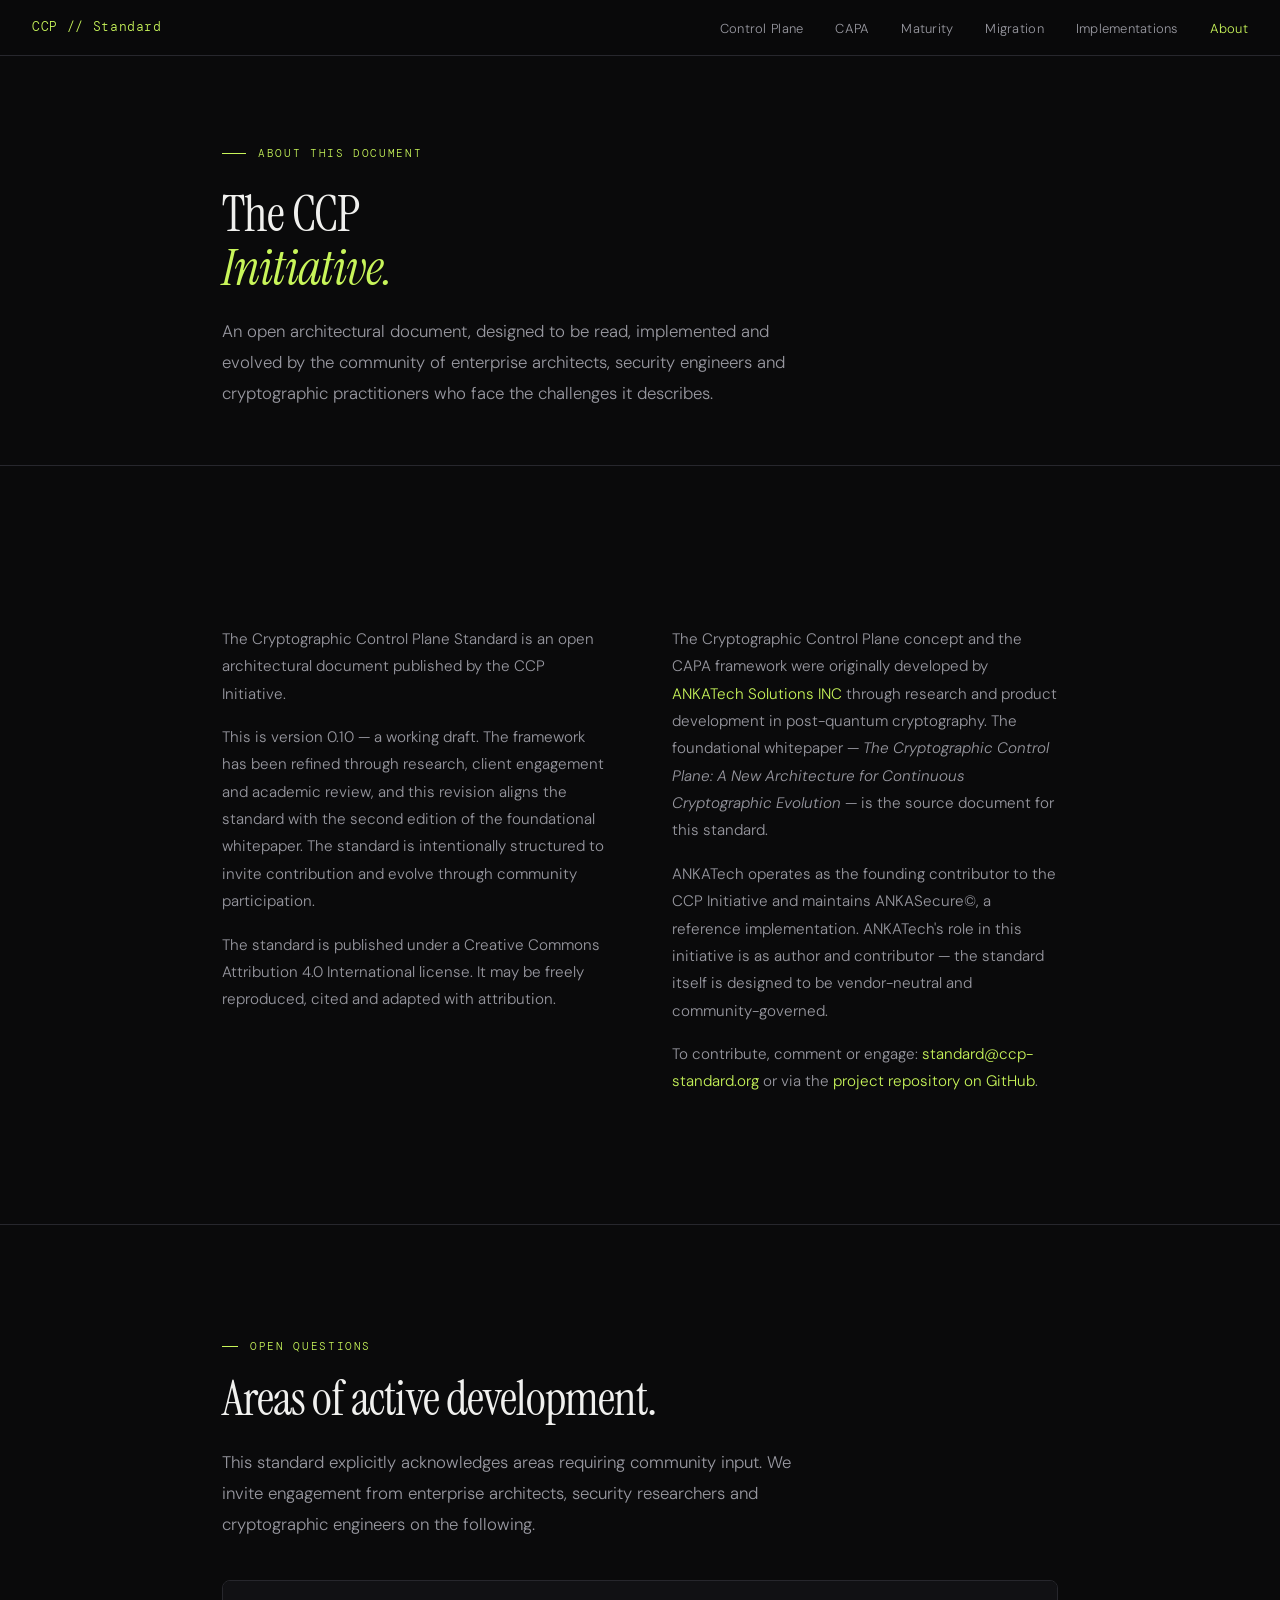
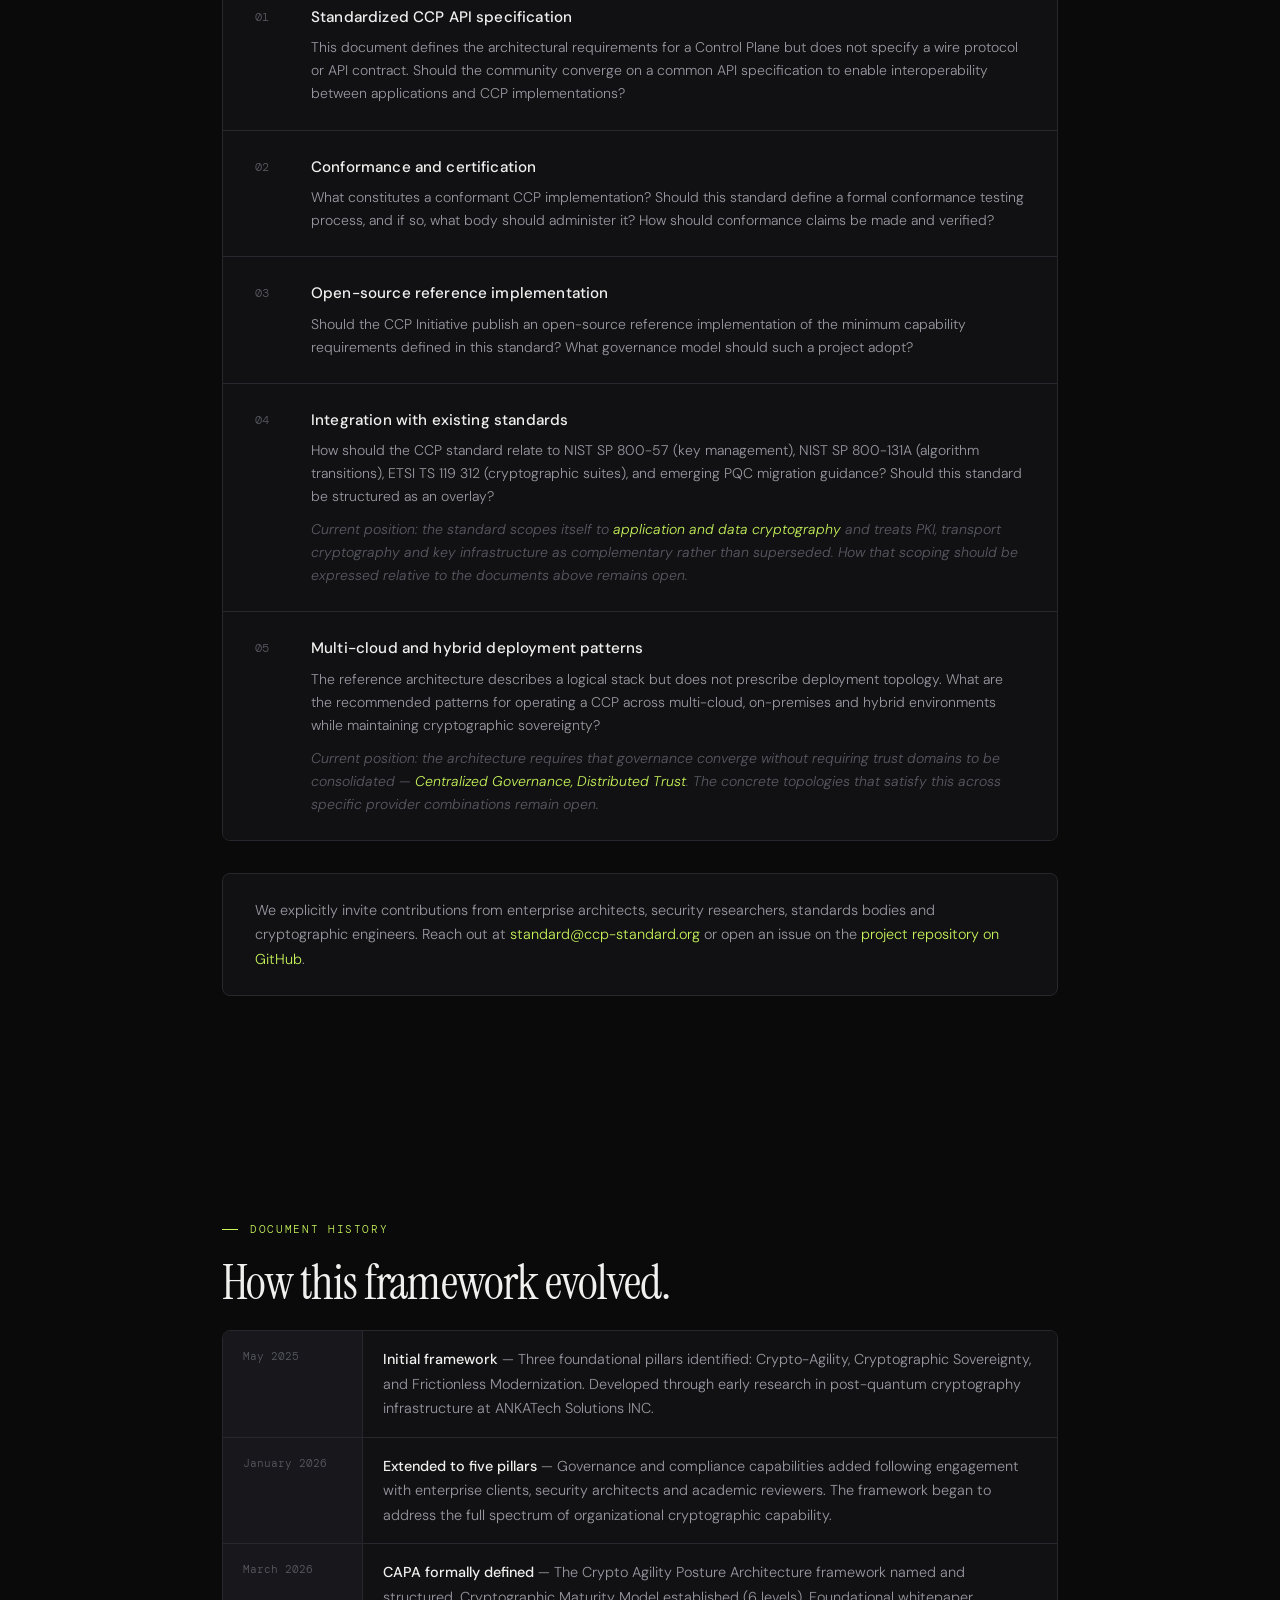
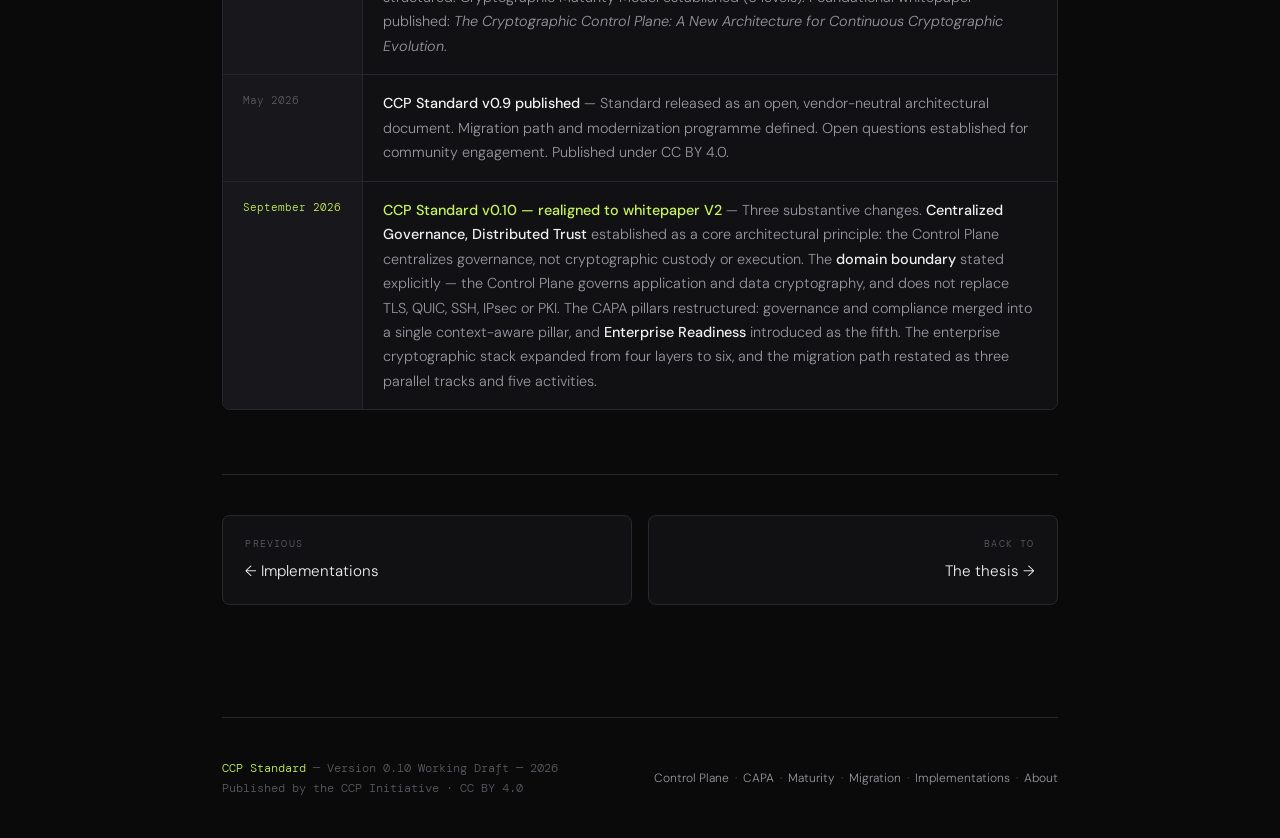
==== about/index.html @ 3263ce47 "feat: realign the standard to whitepaper V2 Restructures the standard around the V2 conceptual model" ====
<!DOCTYPE html>
<html lang="en">
<head>
<meta charset="UTF-8">
<meta name="viewport" content="width=device-width, initial-scale=1.0">
<title>About — The CCP Initiative</title>
<meta name="description" content="The CCP Initiative, governance, open questions and document history of the Cryptographic Control Plane Standard.">
<link rel="preconnect" href="https://fonts.googleapis.com">
<link rel="preconnect" href="https://fonts.gstatic.com" crossorigin>
<link href="https://fonts.googleapis.com/css2?family=DM+Mono:ital,wght@0,400;0,500;1,400&family=Instrument+Serif:ital@0;1&family=DM+Sans:ital,opsz,wght@0,9..40,300;0,9..40,400;0,9..40,500;1,9..40,300&display=swap" rel="stylesheet">
<link rel="stylesheet" href="/assets/ccp.css">
</head>
<body>

<!-- NAV -->
<nav>
  <a href="/" class="nav-logo">CCP // Standard</a>
  <ul class="nav-links">
    <li><a href="/control-plane/">Control Plane</a></li>
    <li><a href="/capa/">CAPA</a></li>
    <li><a href="/maturity/">Maturity</a></li>
    <li><a href="/migration/">Migration</a></li>
    <li><a href="/implementations/">Implementations</a></li>
    <li><a href="/about/" class="current">About</a></li>
  </ul>
</nav>

<section class="page-hero">
  <div class="container">
    <div class="page-kicker">About this document</div>
    <h1>The CCP<br><em>Initiative.</em></h1>
    <p class="section-lead">An open architectural document, designed to be read, implemented and evolved by the community of enterprise architects, security engineers and cryptographic practitioners who face the challenges it describes.</p>
  </div>
</section>

<section id="initiative">
  <div class="container">
    <div class="about-grid">
      <div>
        <p>The Cryptographic Control Plane Standard is an open architectural document published by the CCP Initiative.</p>
        <p>This is version 0.10 — a working draft. The framework has been refined through research, client engagement and academic review, and this revision aligns the standard with the second edition of the foundational whitepaper. The standard is intentionally structured to invite contribution and evolve through community participation.</p>
        <p>The standard is published under a Creative Commons Attribution 4.0 International license. It may be freely reproduced, cited and adapted with attribution.</p>
      </div>
      <div>
        <p>The Cryptographic Control Plane concept and the CAPA framework were originally developed by <a href="https://ankatech.co">ANKATech Solutions INC</a> through research and product development in post-quantum cryptography. The foundational whitepaper — <em>The Cryptographic Control Plane: A New Architecture for Continuous Cryptographic Evolution</em> — is the source document for this standard.</p>
        <p>ANKATech operates as the founding contributor to the CCP Initiative and maintains ANKASecure©, a reference implementation. ANKATech's role in this initiative is as author and contributor — the standard itself is designed to be vendor-neutral and community-governed.</p>
        <p>To contribute, comment or engage: <a href="mailto:standard@ccp-standard.org">standard@ccp-standard.org</a> or via the <a href="https://github.com/ccp-standard/standard" target="_blank" rel="noopener">project repository on GitHub</a>.</p>
      </div>
    </div>
  </div>
</section>

<!-- OPEN QUESTIONS -->
<section id="open-questions">
  <div class="container">
    <div class="section-eyebrow">Open questions</div>
    <h2>Areas of active development.</h2>
    <p class="section-lead">This standard explicitly acknowledges areas requiring community input. We invite engagement from enterprise architects, security researchers and cryptographic engineers on the following.</p>

    <div class="questions-list">
      <div class="question-item">
        <span class="question-num">01</span>
        <div>
          <h3>Standardized CCP API specification</h3>
          <p>This document defines the architectural requirements for a Control Plane but does not specify a wire protocol or API contract. Should the community converge on a common API specification to enable interoperability between applications and CCP implementations?</p>
        </div>
      </div>
      <div class="question-item">
        <span class="question-num">02</span>
        <div>
          <h3>Conformance and certification</h3>
          <p>What constitutes a conformant CCP implementation? Should this standard define a formal conformance testing process, and if so, what body should administer it? How should conformance claims be made and verified?</p>
        </div>
      </div>
      <div class="question-item">
        <span class="question-num">03</span>
        <div>
          <h3>Open-source reference implementation</h3>
          <p>Should the CCP Initiative publish an open-source reference implementation of the minimum capability requirements defined in this standard? What governance model should such a project adopt?</p>
        </div>
      </div>
      <div class="question-item">
        <span class="question-num">04</span>
        <div>
          <h3>Integration with existing standards</h3>
          <p>How should the CCP standard relate to NIST SP 800-57 (key management), NIST SP 800-131A (algorithm transitions), ETSI TS 119 312 (cryptographic suites), and emerging PQC migration guidance? Should this standard be structured as an overlay?</p>
          <p style="margin-top:0.6rem;"><em style="color:var(--text-tertiary);">Current position: the standard scopes itself to <a href="/control-plane/#boundary" style="color:var(--accent);text-decoration:none;">application and data cryptography</a> and treats PKI, transport cryptography and key infrastructure as complementary rather than superseded. How that scoping should be expressed relative to the documents above remains open.</em></p>
        </div>
      </div>
      <div class="question-item">
        <span class="question-num">05</span>
        <div>
          <h3>Multi-cloud and hybrid deployment patterns</h3>
          <p>The reference architecture describes a logical stack but does not prescribe deployment topology. What are the recommended patterns for operating a CCP across multi-cloud, on-premises and hybrid environments while maintaining cryptographic sovereignty?</p>
          <p style="margin-top:0.6rem;"><em style="color:var(--text-tertiary);">Current position: the architecture requires that governance converge without requiring trust domains to be consolidated — <a href="/control-plane/#distributed-trust" style="color:var(--accent);text-decoration:none;">Centralized Governance, Distributed Trust</a>. The concrete topologies that satisfy this across specific provider combinations remain open.</em></p>
        </div>
      </div>
    </div>

    <div style="margin-top:2rem; padding:1.5rem 2rem; border:1px solid var(--bg-border); border-radius:8px; background:var(--bg-surface);">
      <p style="font-size:0.9rem; color:var(--text-secondary);">We explicitly invite contributions from enterprise architects, security researchers, standards bodies and cryptographic engineers. Reach out at <a href="mailto:standard@ccp-standard.org" style="color:var(--accent);text-decoration:none;">standard@ccp-standard.org</a> or open an issue on the <a href="https://github.com/ccp-standard/standard" style="color:var(--accent);text-decoration:none;" target="_blank" rel="noopener">project repository on GitHub</a>.</p>
    </div>
  </div>
</section>

<!-- DOCUMENT HISTORY -->
<section id="history">
  <div class="container">
    <div class="section-eyebrow">Document history</div>
    <h2>How this framework evolved.</h2>

    <div style="border:1px solid var(--bg-border); border-radius:8px; overflow:hidden;">
      <div style="display:grid; grid-template-columns:140px 1fr; border-bottom:1px solid var(--bg-border);">
        <div style="padding:1rem 1.25rem; background:var(--bg-raised); border-right:1px solid var(--bg-border); font-family:var(--font-mono); font-size:11px; color:var(--text-tertiary);">May 2025</div>
        <div style="padding:1rem 1.25rem; background:var(--bg-surface);">
          <p style="font-size:0.9rem; color:var(--text-secondary); line-height:1.7;"><strong style="color:var(--text-primary); font-weight:500;">Initial framework</strong> — Three foundational pillars identified: Crypto-Agility, Cryptographic Sovereignty, and Frictionless Modernization. Developed through early research in post-quantum cryptography infrastructure at ANKATech Solutions INC.</p>
        </div>
      </div>
      <div style="display:grid; grid-template-columns:140px 1fr; border-bottom:1px solid var(--bg-border);">
        <div style="padding:1rem 1.25rem; background:var(--bg-raised); border-right:1px solid var(--bg-border); font-family:var(--font-mono); font-size:11px; color:var(--text-tertiary);">January 2026</div>
        <div style="padding:1rem 1.25rem; background:var(--bg-surface);">
          <p style="font-size:0.9rem; color:var(--text-secondary); line-height:1.7;"><strong style="color:var(--text-primary); font-weight:500;">Extended to five pillars</strong> — Governance and compliance capabilities added following engagement with enterprise clients, security architects and academic reviewers. The framework began to address the full spectrum of organizational cryptographic capability.</p>
        </div>
      </div>
      <div style="display:grid; grid-template-columns:140px 1fr; border-bottom:1px solid var(--bg-border);">
        <div style="padding:1rem 1.25rem; background:var(--bg-raised); border-right:1px solid var(--bg-border); font-family:var(--font-mono); font-size:11px; color:var(--text-tertiary);">March 2026</div>
        <div style="padding:1rem 1.25rem; background:var(--bg-surface);">
          <p style="font-size:0.9rem; color:var(--text-secondary); line-height:1.7;"><strong style="color:var(--text-primary); font-weight:500;">CAPA formally defined</strong> — The Crypto Agility Posture Architecture framework named and structured. Cryptographic Maturity Model established (6 levels). Foundational whitepaper published: <em>The Cryptographic Control Plane: A New Architecture for Continuous Cryptographic Evolution</em>.</p>
        </div>
      </div>
      <div style="display:grid; grid-template-columns:140px 1fr; border-bottom:1px solid var(--bg-border);">
        <div style="padding:1rem 1.25rem; background:var(--bg-raised); border-right:1px solid var(--bg-border); font-family:var(--font-mono); font-size:11px; color:var(--text-tertiary);">May 2026</div>
        <div style="padding:1rem 1.25rem; background:var(--bg-surface);">
          <p style="font-size:0.9rem; color:var(--text-secondary); line-height:1.7;"><strong style="color:var(--text-primary); font-weight:500;">CCP Standard v0.9 published</strong> — Standard released as an open, vendor-neutral architectural document. Migration path and modernization programme defined. Open questions established for community engagement. Published under CC BY 4.0.</p>
        </div>
      </div>
      <div style="display:grid; grid-template-columns:140px 1fr;">
        <div style="padding:1rem 1.25rem; background:var(--bg-raised); border-right:1px solid var(--bg-border); font-family:var(--font-mono); font-size:11px; color:var(--accent);">September 2026</div>
        <div style="padding:1rem 1.25rem; background:var(--bg-surface);">
          <p style="font-size:0.9rem; color:var(--text-secondary); line-height:1.7;"><strong style="color:var(--accent); font-weight:500;">CCP Standard v0.10 — realigned to whitepaper V2</strong> — Three substantive changes. <strong style="color:var(--text-primary);font-weight:500;">Centralized Governance, Distributed Trust</strong> established as a core architectural principle: the Control Plane centralizes governance, not cryptographic custody or execution. The <strong style="color:var(--text-primary);font-weight:500;">domain boundary</strong> stated explicitly — the Control Plane governs application and data cryptography, and does not replace TLS, QUIC, SSH, IPsec or PKI. The CAPA pillars restructured: governance and compliance merged into a single context-aware pillar, and <strong style="color:var(--text-primary);font-weight:500;">Enterprise Readiness</strong> introduced as the fifth. The enterprise cryptographic stack expanded from four layers to six, and the migration path restated as three parallel tracks and five activities.</p>
        </div>
      </div>
    </div>

    <div class="page-nav">
      <a href="/implementations/">
        <span class="dir">Previous</span>
        <span class="label">← Implementations</span>
      </a>
      <a href="/" class="next">
        <span class="dir">Back to</span>
        <span class="label">The thesis →</span>
      </a>
    </div>
  </div>
</section>

<!-- FOOTER -->
<div class="container">
  <footer>
    <div class="footer-left">
      <span>CCP Standard</span> — Version 0.10 Working Draft — 2026<br>
      Published by the CCP Initiative · CC BY 4.0
    </div>
    <div class="footer-right">
      <a href="/control-plane/">Control Plane</a> &nbsp;·&nbsp;
      <a href="/capa/">CAPA</a> &nbsp;·&nbsp;
      <a href="/maturity/">Maturity</a> &nbsp;·&nbsp;
      <a href="/migration/">Migration</a> &nbsp;·&nbsp;
      <a href="/implementations/">Implementations</a> &nbsp;·&nbsp;
      <a href="/about/">About</a>
    </div>
  </footer>
</div>

</body>
</html>
---- assets/ccp.css ----
:root {
    --bg: #0a0a0b;
    --bg-surface: #111114;
    --bg-raised: #18181c;
    --bg-border: #27272d;
    --bg-border-light: #1e1e24;
    --text-primary: #f0f0ee;
    --text-secondary: #9898a0;
    --text-tertiary: #5a5a63;
    --accent: #c8f55a;
    --accent-dim: #8ab33a;
    --accent-bg: rgba(200,245,90,0.07);
    --red: #ff5f5f;
    --blue: #4a9eff;
    --font-serif: 'Instrument Serif', Georgia, serif;
    --font-sans: 'DM Sans', system-ui, sans-serif;
    --font-mono: 'DM Mono', monospace;
  }

  *, *::before, *::after { box-sizing: border-box; margin: 0; padding: 0; }

  html { scroll-behavior: smooth; }

  body {
    background: var(--bg);
    color: var(--text-primary);
    font-family: var(--font-sans);
    font-size: 16px;
    line-height: 1.7;
    font-weight: 300;
    -webkit-font-smoothing: antialiased;
  }

  /* ── NAV ── */
  nav {
    position: fixed;
    top: 0; left: 0; right: 0;
    z-index: 100;
    background: rgba(10,10,11,0.92);
    backdrop-filter: blur(12px);
    border-bottom: 1px solid var(--bg-border);
    padding: 0 2rem;
    height: 56px;
    display: flex;
    align-items: center;
    justify-content: space-between;
  }

  .nav-logo {
    font-family: var(--font-mono);
    font-size: 13px;
    color: var(--accent);
    text-decoration: none;
    letter-spacing: 0.05em;
  }

  .nav-links {
    display: flex;
    gap: 2rem;
    list-style: none;
  }

  .nav-links a {
    font-size: 13px;
    color: var(--text-secondary);
    text-decoration: none;
    letter-spacing: 0.02em;
    transition: color 0.2s;
  }

  .nav-links a:hover { color: var(--text-primary); }

  .nav-cta {
    font-family: var(--font-mono);
    font-size: 12px;
    color: var(--accent) !important;
    border: 1px solid var(--accent-dim);
    padding: 6px 16px;
    border-radius: 4px;
    transition: background 0.2s !important;
  }

  .nav-cta:hover { background: var(--accent-bg) !important; }

  /* ── LAYOUT ── */
  .container {
    max-width: 900px;
    margin: 0 auto;
    padding: 0 2rem;
  }

  .container-wide {
    max-width: 1100px;
    margin: 0 auto;
    padding: 0 2rem;
  }

  section { padding: 7rem 0; }

  /* ── HERO ── */
  #hero {
    padding: 10rem 0 7rem;
    position: relative;
    overflow: hidden;
  }

  .hero-grid {
    position: absolute;
    inset: 0;
    background-image:
      linear-gradient(var(--bg-border-light) 1px, transparent 1px),
      linear-gradient(90deg, var(--bg-border-light) 1px, transparent 1px);
    background-size: 60px 60px;
    opacity: 0.4;
    mask-image: radial-gradient(ellipse 80% 60% at 50% 0%, black 20%, transparent 100%);
  }

  .hero-tag {
    font-family: var(--font-mono);
    font-size: 11px;
    letter-spacing: 0.15em;
    color: var(--accent);
    text-transform: uppercase;
    margin-bottom: 2rem;
    display: flex;
    align-items: center;
    gap: 0.75rem;
  }

  .hero-tag::before {
    content: '';
    display: inline-block;
    width: 24px;
    height: 1px;
    background: var(--accent);
  }

  h1 {
    font-family: var(--font-serif);
    font-size: clamp(2.8rem, 6vw, 5rem);
    font-weight: 400;
    line-height: 1.1;
    letter-spacing: -0.02em;
    color: var(--text-primary);
    margin-bottom: 1.5rem;
  }

  h1 em {
    font-style: italic;
    color: var(--accent);
  }

  .hero-sub {
    font-size: 1.1rem;
    color: var(--text-secondary);
    max-width: 580px;
    margin-bottom: 3rem;
    line-height: 1.8;
    font-weight: 300;
  }

  .hero-actions {
    display: flex;
    gap: 1rem;
    flex-wrap: wrap;
  }

  .btn-primary {
    display: inline-flex;
    align-items: center;
    gap: 8px;
    font-family: var(--font-mono);
    font-size: 13px;
    color: #0a0a0b;
    background: var(--accent);
    padding: 12px 24px;
    border-radius: 4px;
    text-decoration: none;
    letter-spacing: 0.03em;
    transition: opacity 0.2s;
  }

  .btn-primary:hover { opacity: 0.88; }

  .btn-secondary {
    display: inline-flex;
    align-items: center;
    gap: 8px;
    font-family: var(--font-mono);
    font-size: 13px;
    color: var(--text-secondary);
    border: 1px solid var(--bg-border);
    padding: 12px 24px;
    border-radius: 4px;
    text-decoration: none;
    letter-spacing: 0.03em;
    transition: all 0.2s;
  }

  .btn-secondary:hover {
    color: var(--text-primary);
    border-color: var(--text-tertiary);
  }

  .hero-meta {
    margin-top: 4rem;
    padding-top: 2rem;
    border-top: 1px solid var(--bg-border);
    display: flex;
    gap: 3rem;
    flex-wrap: wrap;
  }

  .hero-stat {
    display: flex;
    flex-direction: column;
    gap: 4px;
  }

  .hero-stat-num {
    font-family: var(--font-serif);
    font-size: 1.8rem;
    color: var(--text-primary);
    line-height: 1;
  }

  .hero-stat-label {
    font-size: 12px;
    color: var(--text-tertiary);
    letter-spacing: 0.05em;
    text-transform: uppercase;
    font-family: var(--font-mono);
  }

  /* ── SECTION HEADERS ── */
  .section-eyebrow {
    font-family: var(--font-mono);
    font-size: 11px;
    letter-spacing: 0.15em;
    color: var(--accent);
    text-transform: uppercase;
    margin-bottom: 1rem;
    display: flex;
    align-items: center;
    gap: 0.75rem;
  }

  .section-eyebrow::before {
    content: '';
    display: inline-block;
    width: 16px;
    height: 1px;
    background: var(--accent);
  }

  h2 {
    font-family: var(--font-serif);
    font-size: clamp(2rem, 4vw, 3rem);
    font-weight: 400;
    line-height: 1.15;
    letter-spacing: -0.02em;
    margin-bottom: 1.25rem;
  }

  h3 {
    font-family: var(--font-sans);
    font-size: 1rem;
    font-weight: 500;
    color: var(--text-primary);
    letter-spacing: 0.01em;
    margin-bottom: 0.5rem;
  }

  .section-lead {
    font-size: 1.05rem;
    color: var(--text-secondary);
    max-width: 600px;
    line-height: 1.85;
  }

  /* ── PROBLEM SECTION ── */
  #problem { border-top: 1px solid var(--bg-border); }

  .problem-quote {
    margin: 3rem 0;
    padding: 2rem 2.5rem;
    border-left: 2px solid var(--accent);
    background: var(--accent-bg);
    border-radius: 0 8px 8px 0;
  }

  .problem-quote p {
    font-family: var(--font-serif);
    font-size: 1.4rem;
    font-style: italic;
    line-height: 1.5;
    color: var(--text-primary);
  }

  .analogy-grid {
    display: grid;
    grid-template-columns: repeat(auto-fit, minmax(200px, 1fr));
    gap: 1px;
    background: var(--bg-border);
    border: 1px solid var(--bg-border);
    border-radius: 8px;
    overflow: hidden;
    margin-top: 3rem;
  }

  .analogy-item {
    background: var(--bg-surface);
    padding: 1.75rem;
    position: relative;
  }

  .analogy-era {
    font-family: var(--font-mono);
    font-size: 10px;
    color: var(--text-tertiary);
    letter-spacing: 0.1em;
    text-transform: uppercase;
    margin-bottom: 0.5rem;
  }

  .analogy-item h3 { font-size: 0.9rem; margin-bottom: 0.35rem; }

  .analogy-before {
    font-size: 12px;
    color: var(--text-tertiary);
    text-decoration: line-through;
    margin-bottom: 4px;
  }

  .analogy-after {
    font-size: 12px;
    color: var(--accent-dim);
  }

  .analogy-item.highlight {
    background: var(--bg-raised);
  }

  .analogy-item.highlight::before {
    content: 'now';
    position: absolute;
    top: 1rem;
    right: 1rem;
    font-family: var(--font-mono);
    font-size: 10px;
    color: var(--accent);
    letter-spacing: 0.1em;
    text-transform: uppercase;
    border: 1px solid var(--accent-dim);
    padding: 2px 8px;
    border-radius: 3px;
  }

  /* ── DEFINITION ── */
  #definition { border-top: 1px solid var(--bg-border); }

  .definition-box {
    margin: 3rem 0;
    padding: 3rem;
    border: 1px solid var(--bg-border);
    border-radius: 8px;
    background: var(--bg-surface);
    position: relative;
  }

  .definition-box::before {
    content: 'Definition';
    position: absolute;
    top: -1px;
    left: 2rem;
    font-family: var(--font-mono);
    font-size: 10px;
    letter-spacing: 0.1em;
    text-transform: uppercase;
    color: var(--accent);
    background: var(--bg-surface);
    padding: 0 0.75rem;
    transform: translateY(-50%);
    border: 1px solid var(--bg-border);
    border-radius: 3px;
  }

  .definition-box p {
    font-family: var(--font-serif);
    font-size: 1.25rem;
    line-height: 1.65;
    color: var(--text-primary);
  }

  .split-row {
    display: grid;
    grid-template-columns: 1fr 1fr;
    gap: 1px;
    background: var(--bg-border);
    border: 1px solid var(--bg-border);
    border-radius: 8px;
    overflow: hidden;
    margin-top: 2rem;
  }

  .split-cell {
    background: var(--bg-surface);
    padding: 2rem;
  }

  .split-cell-label {
    font-family: var(--font-mono);
    font-size: 10px;
    letter-spacing: 0.12em;
    text-transform: uppercase;
    color: var(--text-tertiary);
    margin-bottom: 0.75rem;
  }

  .split-cell p {
    font-size: 0.95rem;
    color: var(--text-secondary);
    line-height: 1.7;
  }

  .split-cell strong {
    color: var(--text-primary);
    font-weight: 500;
  }

  /* ── CAPA PILLARS ── */
  #capa { border-top: 1px solid var(--bg-border); }

  .pillars-grid {
    display: grid;
    grid-template-columns: repeat(auto-fit, minmax(260px, 1fr));
    gap: 1px;
    background: var(--bg-border);
    border: 1px solid var(--bg-border);
    border-radius: 8px;
    overflow: hidden;
    margin-top: 3rem;
  }

  .pillar {
    background: var(--bg-surface);
    padding: 2rem;
    transition: background 0.2s;
  }

  .pillar:hover { background: var(--bg-raised); }

  .pillar-num {
    font-family: var(--font-mono);
    font-size: 11px;
    color: var(--accent);
    margin-bottom: 1rem;
    display: block;
  }

  .pillar h3 {
    font-size: 1rem;
    margin-bottom: 0.75rem;
    font-weight: 500;
  }

  .pillar p {
    font-size: 0.9rem;
    color: var(--text-secondary);
    line-height: 1.7;
  }

  /* ── MATURITY MODEL ── */
  #maturity { border-top: 1px solid var(--bg-border); }

  .maturity-track {
    margin-top: 3rem;
    position: relative;
  }

  .maturity-line {
    position: absolute;
    left: 32px;
    top: 0;
    bottom: 0;
    width: 1px;
    background: var(--bg-border);
  }

  .maturity-item {
    display: grid;
    grid-template-columns: 64px 1fr;
    gap: 1.5rem;
    margin-bottom: 1px;
    background: var(--bg-surface);
    border: 1px solid var(--bg-border);
    border-radius: 0;
    overflow: hidden;
    transition: background 0.2s;
  }

  .maturity-item:first-child { border-radius: 8px 8px 0 0; }
  .maturity-item:last-child { border-radius: 0 0 8px 8px; }
  .maturity-item + .maturity-item { border-top: none; }
  .maturity-item:hover { background: var(--bg-raised); }

  .maturity-level {
    background: var(--bg-raised);
    border-right: 1px solid var(--bg-border);
    display: flex;
    align-items: center;
    justify-content: center;
    flex-direction: column;
    gap: 2px;
    padding: 1.5rem 0;
  }

  .maturity-l-num {
    font-family: var(--font-mono);
    font-size: 18px;
    color: var(--text-tertiary);
    font-weight: 500;
  }

  .maturity-item.active .maturity-l-num { color: var(--accent); }

  .maturity-l-tag {
    font-family: var(--font-mono);
    font-size: 9px;
    color: var(--text-tertiary);
    letter-spacing: 0.08em;
    text-transform: uppercase;
  }

  .maturity-item.active .maturity-l-tag { color: var(--accent-dim); }

  .maturity-content {
    padding: 1.5rem;
  }

  .maturity-content h3 {
    font-size: 0.95rem;
    margin-bottom: 0.4rem;
  }

  .maturity-content p {
    font-size: 0.875rem;
    color: var(--text-secondary);
    line-height: 1.65;
  }

  .maturity-pqc {
    display: inline-block;
    margin-top: 0.5rem;
    font-family: var(--font-mono);
    font-size: 10px;
    color: var(--text-tertiary);
    letter-spacing: 0.05em;
  }

  .maturity-item.active .maturity-pqc { color: var(--accent-dim); }

  /* ── CAPABILITIES ── */
  #capabilities { border-top: 1px solid var(--bg-border); }

  .capabilities-grid {
    display: grid;
    grid-template-columns: 1fr 1fr;
    gap: 1px;
    background: var(--bg-border);
    border: 1px solid var(--bg-border);
    border-radius: 8px;
    overflow: hidden;
    margin-top: 3rem;
  }

  .capability-card {
    background: var(--bg-surface);
    padding: 2.5rem;
    transition: background 0.2s;
  }

  .capability-card:hover { background: var(--bg-raised); }

  .capability-before {
    background: var(--bg-raised);
    border: 1px solid var(--bg-border);
    border-radius: 6px;
    padding: 1rem 1.25rem;
    margin-bottom: 1rem;
  }

  .capability-before-label {
    font-family: var(--font-mono);
    font-size: 10px;
    color: var(--red);
    letter-spacing: 0.1em;
    text-transform: uppercase;
    margin-bottom: 0.5rem;
    opacity: 0.8;
  }

  .capability-before p {
    font-size: 0.85rem;
    color: var(--text-tertiary);
    line-height: 1.6;
  }

  .capability-after {
    background: var(--accent-bg);
    border: 1px solid rgba(200,245,90,0.15);
    border-radius: 6px;
    padding: 1rem 1.25rem;
  }

  .capability-after-label {
    font-family: var(--font-mono);
    font-size: 10px;
    color: var(--accent);
    letter-spacing: 0.1em;
    text-transform: uppercase;
    margin-bottom: 0.5rem;
  }

  .capability-after p {
    font-size: 0.85rem;
    color: var(--text-secondary);
    line-height: 1.6;
  }

  .capability-card > h3 {
    font-size: 1rem;
    font-weight: 500;
    margin-bottom: 1.25rem;
    color: var(--text-primary);
  }

  /* ── THREAT MODEL ── */
  #threat { border-top: 1px solid var(--bg-border); }

  .threat-grid {
    display: grid;
    grid-template-columns: 1fr 1fr;
    gap: 2rem;
    margin-top: 3rem;
  }

  .threat-card {
    padding: 2rem;
    border: 1px solid var(--bg-border);
    border-radius: 8px;
    background: var(--bg-surface);
  }

  .threat-card h3 {
    font-size: 1rem;
    margin-bottom: 0.75rem;
    color: var(--text-primary);
  }

  .threat-card p {
    font-size: 0.9rem;
    color: var(--text-secondary);
    line-height: 1.7;
  }

  .threat-card.urgent {
    border-color: rgba(255,95,95,0.3);
    background: rgba(255,95,95,0.04);
  }

  .threat-card.urgent h3 { color: var(--red); }

  /* ── ARCHITECTURE ── */
  #architecture { border-top: 1px solid var(--bg-border); }

  .arch-stack {
    margin-top: 3rem;
    border: 1px solid var(--bg-border);
    border-radius: 8px;
    overflow: hidden;
  }

  .arch-layer {
    padding: 1.5rem 2rem;
    border-bottom: 1px solid var(--bg-border);
    display: grid;
    grid-template-columns: 200px 1fr;
    gap: 2rem;
    align-items: start;
  }

  .arch-layer:last-child { border-bottom: none; }

  .arch-layer-label {
    font-family: var(--font-mono);
    font-size: 11px;
    color: var(--text-tertiary);
    letter-spacing: 0.08em;
    text-transform: uppercase;
    padding-top: 2px;
  }

  .arch-layer.control { background: var(--bg-raised); }
  .arch-layer.control .arch-layer-label { color: var(--accent); }

  .arch-layer-desc {
    font-size: 0.9rem;
    color: var(--text-secondary);
    line-height: 1.7;
  }

  .arch-layer-desc strong {
    color: var(--text-primary);
    font-weight: 500;
  }

  .arch-note {
    margin-top: 1.5rem;
    padding: 1rem 1.5rem;
    border: 1px solid var(--bg-border);
    border-radius: 6px;
    font-size: 0.875rem;
    color: var(--text-tertiary);
    font-family: var(--font-mono);
    background: var(--bg-surface);
  }

  /* ── IMPLEMENTATIONS ── */
  #implementations { border-top: 1px solid var(--bg-border); }

  .impl-grid {
    display: grid;
    grid-template-columns: repeat(auto-fit, minmax(280px, 1fr));
    gap: 1.5rem;
    margin-top: 3rem;
  }

  .impl-card {
    padding: 2rem;
    border: 1px solid var(--bg-border);
    border-radius: 8px;
    background: var(--bg-surface);
  }

  .impl-card.reference {
    border-color: var(--accent-dim);
    background: var(--accent-bg);
  }

  .impl-tag {
    font-family: var(--font-mono);
    font-size: 10px;
    letter-spacing: 0.1em;
    text-transform: uppercase;
    color: var(--text-tertiary);
    border: 1px solid var(--bg-border);
    padding: 3px 10px;
    border-radius: 3px;
    display: inline-block;
    margin-bottom: 1rem;
  }

  .impl-card.reference .impl-tag {
    color: var(--accent);
    border-color: var(--accent-dim);
  }

  .impl-card h3 { font-size: 1.1rem; margin-bottom: 0.5rem; }

  .impl-card p {
    font-size: 0.9rem;
    color: var(--text-secondary);
    line-height: 1.7;
  }

  .impl-link {
    display: inline-flex;
    align-items: center;
    gap: 6px;
    margin-top: 1rem;
    font-family: var(--font-mono);
    font-size: 12px;
    color: var(--accent);
    text-decoration: none;
  }

  .impl-link:hover { opacity: 0.8; }

  /* ── ABOUT / FOOTER ── */
  #about { border-top: 1px solid var(--bg-border); }

  .about-grid {
    display: grid;
    grid-template-columns: 1fr 1fr;
    gap: 4rem;
    margin-top: 3rem;
  }

  .about-grid p {
    font-size: 0.95rem;
    color: var(--text-secondary);
    line-height: 1.8;
    margin-bottom: 1rem;
  }

  .about-grid a {
    color: var(--accent);
    text-decoration: none;
  }

  footer {
    border-top: 1px solid var(--bg-border);
    padding: 2.5rem 0;
    display: flex;
    justify-content: space-between;
    align-items: center;
    flex-wrap: wrap;
    gap: 1rem;
  }

  .footer-left {
    font-family: var(--font-mono);
    font-size: 12px;
    color: var(--text-tertiary);
  }

  .footer-left span { color: var(--accent); }

  .footer-right {
    font-size: 12px;
    color: var(--text-tertiary);
  }

  .footer-right a {
    color: var(--text-secondary);
    text-decoration: none;
  }

  .footer-right a:hover { color: var(--text-primary); }

  /* ── VERSION BADGE ── */
  .version-badge {
    display: inline-flex;
    align-items: center;
    gap: 8px;
    font-family: var(--font-mono);
    font-size: 11px;
    color: var(--text-tertiary);
    border: 1px solid var(--bg-border);
    padding: 4px 12px;
    border-radius: 4px;
    background: var(--bg-surface);
    margin-bottom: 1.5rem;
  }

  .version-dot {
    width: 6px;
    height: 6px;
    border-radius: 50%;
    background: var(--accent);
    display: inline-block;
    animation: pulse 2s infinite;
  }

  @keyframes pulse {
    0%, 100% { opacity: 1; }
    50% { opacity: 0.4; }
  }

  /* ── OPEN QUESTIONS ── */
  #open-questions { border-top: 1px solid var(--bg-border); }

  .questions-list {
    margin-top: 2.5rem;
    border: 1px solid var(--bg-border);
    border-radius: 8px;
    overflow: hidden;
  }

  .question-item {
    padding: 1.5rem 2rem;
    border-bottom: 1px solid var(--bg-border);
    display: grid;
    grid-template-columns: 32px 1fr;
    gap: 1.5rem;
    align-items: start;
    background: var(--bg-surface);
    transition: background 0.2s;
  }

  .question-item:last-child { border-bottom: none; }
  .question-item:hover { background: var(--bg-raised); }

  .question-num {
    font-family: var(--font-mono);
    font-size: 12px;
    color: var(--text-tertiary);
    padding-top: 2px;
  }

  .question-item h3 { font-size: 0.95rem; margin-bottom: 0.35rem; }

  .question-item p {
    font-size: 0.875rem;
    color: var(--text-secondary);
    line-height: 1.65;
  }

  /* ── RESPONSIVE ── */
  @media (max-width: 680px) {
    nav { padding: 0 1.25rem; }
    .nav-links { display: none; }
    .container, .container-wide { padding: 0 1.25rem; }
    section { padding: 5rem 0; }
    #hero { padding: 7rem 0 5rem; }
    .capabilities-grid { grid-template-columns: 1fr; }
    .split-row { grid-template-columns: 1fr; }
    .threat-grid { grid-template-columns: 1fr; }
    .about-grid { grid-template-columns: 1fr; gap: 2rem; }
    .arch-layer { grid-template-columns: 1fr; gap: 0.5rem; }
    footer { flex-direction: column; align-items: flex-start; }
  }

  /* ── PAM ANALOGY ── */
  .pam-comparison {
    margin-top: 3rem;
    display: grid;
    grid-template-columns: 1fr 1fr;
    gap: 2rem;
  }

  .pam-half {
    border: 1px solid var(--bg-border);
    border-radius: 8px;
    overflow: hidden;
  }

  .pam-half.crypto { border-color: rgba(200,245,90,0.2); }

  .pam-header {
    padding: 0.75rem 1.25rem;
    background: var(--bg-raised);
    border-bottom: 1px solid var(--bg-border);
    display: flex;
    justify-content: space-between;
    align-items: center;
  }

  .pam-header-title {
    font-family: var(--font-mono);
    font-size: 11px;
    letter-spacing: 0.1em;
    text-transform: uppercase;
    color: var(--text-tertiary);
  }

  .pam-half.crypto .pam-header-title { color: var(--accent); }

  .pam-header-badge {
    font-family: var(--font-mono);
    font-size: 9px;
    letter-spacing: 0.08em;
    text-transform: uppercase;
    padding: 2px 8px;
    border-radius: 3px;
    border: 1px solid var(--bg-border);
    color: var(--text-tertiary);
  }

  .pam-half.crypto .pam-header-badge {
    border-color: var(--accent-dim);
    color: var(--accent);
  }

  .pam-cols {
    display: grid;
    grid-template-columns: 1fr 1fr;
    gap: 1px;
    background: var(--bg-border);
  }

  .pam-col {
    background: var(--bg-surface);
    padding: 1.25rem;
  }

  .pam-col-label {
    font-family: var(--font-mono);
    font-size: 10px;
    letter-spacing: 0.1em;
    text-transform: uppercase;
    margin-bottom: 0.75rem;
  }

  .pam-col.before .pam-col-label { color: var(--red); opacity: 0.7; }
  .pam-col.after .pam-col-label { color: var(--accent); }

  .pam-flow-item {
    padding: 0.4rem 0.6rem;
    border-radius: 4px;
    font-size: 0.75rem;
    text-align: center;
    margin-bottom: 0.35rem;
    font-family: var(--font-mono);
  }

  .pam-flow-app {
    background: var(--bg-raised);
    border: 1px solid var(--bg-border);
    color: var(--text-secondary);
  }

  .pam-flow-problem {
    background: rgba(255,95,95,0.08);
    border: 1px solid rgba(255,95,95,0.2);
    color: var(--text-secondary);
  }

  .pam-flow-solution {
    background: var(--accent-bg);
    border: 1px solid rgba(200,245,90,0.15);
    color: var(--text-secondary);
  }

  .pam-flow-arrow {
    text-align: center;
    color: var(--text-tertiary);
    font-size: 0.7rem;
    margin-bottom: 0.35rem;
  }

  .pam-points { list-style: none; margin-top: 0.75rem; }

  .pam-points li {
    font-size: 0.72rem;
    line-height: 1.6;
    color: var(--text-tertiary);
  }

  .pam-points.warn li::before { content: '\26A0  '; color: var(--red); opacity: 0.6; }
  .pam-points.ok li::before { content: '\2713  '; color: var(--accent); }

  .pam-insight {
    margin-top: 2rem;
    padding: 1.25rem 1.5rem;
    border-left: 2px solid var(--accent);
    background: var(--accent-bg);
    border-radius: 0 6px 6px 0;
    font-family: var(--font-serif);
    font-size: 1.05rem;
    font-style: italic;
    color: var(--text-primary);
    line-height: 1.5;
  }

  /* ── EVOLUTION ── */
  #evolution { border-top: 1px solid var(--bg-border); }

  .evo-grid {
    display: grid;
    grid-template-columns: repeat(5, 1fr);
    gap: 1px;
    background: var(--bg-border);
    border: 1px solid var(--bg-border);
    border-radius: 8px;
    overflow: hidden;
    margin-top: 3rem;
  }

  .evo-stage {
    background: var(--bg-surface);
    padding: 1.5rem 1.25rem;
    display: flex;
    flex-direction: column;
  }

  .evo-stage.target { background: var(--bg-raised); }

  .evo-num {
    font-family: var(--font-serif);
    font-size: 2rem;
    line-height: 1;
    color: var(--text-tertiary);
    margin-bottom: 0.35rem;
  }

  .evo-stage.target .evo-num { color: var(--accent); }

  .evo-stage h3 { font-size: 0.82rem; margin-bottom: 0.35rem; font-weight: 500; }
  .evo-stage.target h3 { color: var(--accent); }

  .evo-era {
    font-family: var(--font-mono);
    font-size: 10px;
    color: var(--text-tertiary);
    letter-spacing: 0.05em;
    margin-bottom: 0.75rem;
  }

  .evo-stack {
    display: flex;
    flex-direction: column;
    gap: 2px;
    margin-bottom: 0.75rem;
  }

  .evo-layer {
    padding: 3px 6px;
    border-radius: 3px;
    font-size: 9px;
    font-family: var(--font-mono);
    text-align: center;
    letter-spacing: 0.03em;
    background: var(--bg-raised);
    border: 1px solid var(--bg-border);
    color: var(--text-tertiary);
  }

  .evo-layer.accent {
    background: var(--accent-bg);
    border-color: rgba(200,245,90,0.2);
    color: var(--accent);
  }

  .evo-insights {
    list-style: none;
    flex: 1;
    margin-bottom: 0.75rem;
  }

  .evo-insights li {
    font-size: 0.72rem;
    color: var(--text-tertiary);
    line-height: 1.55;
  }

  .evo-badge {
    font-family: var(--font-mono);
    font-size: 9px;
    letter-spacing: 0.05em;
    padding: 3px 8px;
    border-radius: 3px;
    display: inline-block;
    margin-top: auto;
  }

  .evo-badge.dominant { background: rgba(255,95,95,0.08); color: var(--red); }
  .evo-badge.progress { background: rgba(74,158,255,0.08); color: var(--blue); }
  .evo-badge.emerging { background: rgba(74,158,255,0.06); color: var(--blue); opacity: 0.8; }
  .evo-badge.leading { background: rgba(200,245,90,0.06); color: var(--accent-dim); }
  .evo-badge.target-arch { background: var(--accent-bg); color: var(--accent); }

  /* ── CAPA TEMPLE ── */
  .temple {
    margin-top: 3rem;
    border: 1px solid var(--bg-border);
    border-radius: 8px;
    overflow: hidden;
    background: var(--bg-surface);
  }

  .temple-roof {
    background: var(--bg-raised);
    padding: 1.5rem 2rem;
    text-align: center;
    border-bottom: 2px solid var(--accent-dim);
    position: relative;
  }

  .temple-roof::after {
    content: '';
    position: absolute;
    bottom: -2px;
    left: 50%;
    transform: translateX(-50%);
    width: 60%;
    height: 2px;
    background: linear-gradient(90deg, transparent, var(--accent), transparent);
  }

  .temple-roof-title {
    font-family: var(--font-mono);
    font-size: 11px;
    letter-spacing: 0.15em;
    text-transform: uppercase;
    color: var(--accent);
    margin-bottom: 0.35rem;
  }

  .temple-roof-sub {
    font-size: 0.85rem;
    color: var(--text-tertiary);
  }

  .temple-pillars {
    display: grid;
    grid-template-columns: repeat(5, 1fr);
    gap: 1px;
    background: var(--bg-border);
  }

  .temple-pillar {
    background: var(--bg-surface);
    padding: 2rem 1rem;
    text-align: center;
    position: relative;
    transition: background 0.2s;
  }

  .temple-pillar:hover { background: var(--bg-raised); }

  .temple-pillar::before {
    content: '';
    position: absolute;
    top: 0;
    left: 50%;
    transform: translateX(-50%);
    width: 2px;
    height: 8px;
    background: var(--accent-dim);
    opacity: 0.5;
  }

  .temple-pillar-num {
    font-family: var(--font-serif);
    font-size: 1.2rem;
    color: var(--accent);
    margin-bottom: 0.5rem;
    display: block;
    font-style: italic;
  }

  .temple-pillar h3 { font-size: 0.82rem; margin-bottom: 0.5rem; font-weight: 500; }

  .temple-pillar p {
    font-size: 0.75rem;
    color: var(--text-tertiary);
    line-height: 1.5;
  }

  .temple-foundation {
    background: var(--bg-raised);
    padding: 1rem 2rem;
    text-align: center;
    border-top: 2px solid var(--accent-dim);
    position: relative;
  }

  .temple-foundation::before {
    content: '';
    position: absolute;
    top: -2px;
    left: 50%;
    transform: translateX(-50%);
    width: 60%;
    height: 2px;
    background: linear-gradient(90deg, transparent, var(--accent), transparent);
  }

  .temple-foundation-title {
    font-family: var(--font-mono);
    font-size: 11px;
    letter-spacing: 0.12em;
    text-transform: uppercase;
    color: var(--accent);
  }

  .temple-foundation-sub {
    font-size: 0.8rem;
    color: var(--text-tertiary);
    margin-top: 0.25rem;
  }

  /* ── MIGRATION PROGRAM ── */
  #migration { border-top: 1px solid var(--bg-border); }

  .migration-tracks {
    margin-top: 2rem;
    display: grid;
    grid-template-columns: 1fr 1fr 1fr;
    gap: 1px;
    background: var(--bg-border);
    border: 1px solid var(--bg-border);
    border-radius: 6px;
    overflow: hidden;
  }

  .migration-track {
    padding: 0.75rem 1rem;
    background: var(--bg-surface);
  }

  .migration-track-name {
    font-family: var(--font-mono);
    font-size: 9px;
    letter-spacing: 0.08em;
    text-transform: uppercase;
    margin-bottom: 0.25rem;
  }

  .migration-track:nth-child(1) .migration-track-name { color: var(--accent); }
  .migration-track:nth-child(2) .migration-track-name { color: var(--blue); }
  .migration-track:nth-child(3) .migration-track-name { color: var(--text-tertiary); }

  .migration-track p {
    font-size: 0.72rem;
    color: var(--text-tertiary);
    line-height: 1.5;
  }

  .migration-phases {
    display: grid;
    grid-template-columns: repeat(4, 1fr);
    gap: 1px;
    background: var(--bg-border);
    border: 1px solid var(--bg-border);
    border-radius: 8px;
    overflow: hidden;
    margin-top: 1.5rem;
  }

  .migration-phase {
    background: var(--bg-surface);
    padding: 1.5rem;
    display: flex;
    flex-direction: column;
  }

  .migration-phase-num {
    font-family: var(--font-mono);
    font-size: 10px;
    color: var(--accent);
    letter-spacing: 0.08em;
    text-transform: uppercase;
    margin-bottom: 0.25rem;
    display: block;
  }

  .migration-phase h3 { font-size: 0.9rem; margin-bottom: 0.35rem; font-weight: 500; }

  .migration-timeline {
    font-family: var(--font-mono);
    font-size: 10px;
    color: var(--text-tertiary);
    letter-spacing: 0.05em;
    padding: 3px 8px;
    border-radius: 3px;
    background: var(--bg-raised);
    display: inline-block;
    margin-bottom: 1rem;
    align-self: flex-start;
  }

  .migration-activities {
    list-style: none;
    flex: 1;
    margin-bottom: 1rem;
  }

  .migration-activities li {
    font-size: 0.8rem;
    color: var(--text-secondary);
    line-height: 1.7;
    padding-left: 1rem;
    position: relative;
  }

  .migration-activities li::before {
    content: '';
    position: absolute;
    left: 0;
    top: 0.55em;
    width: 4px;
    height: 4px;
    border-radius: 50%;
    background: var(--text-tertiary);
  }

  .migration-deliverable {
    font-family: var(--font-mono);
    font-size: 10px;
    letter-spacing: 0.05em;
    padding: 4px 10px;
    border-radius: 3px;
    display: inline-block;
    margin-top: auto;
    align-self: flex-start;
    background: var(--accent-bg);
    color: var(--accent);
    border: 1px solid rgba(200,245,90,0.15);
  }

  /* ── NEW RESPONSIVE ── */
  @media (max-width: 900px) {
    .evo-grid { grid-template-columns: repeat(3, 1fr); }
    .migration-phases { grid-template-columns: 1fr 1fr; }
  }

  @media (max-width: 680px) {
    .pam-comparison { grid-template-columns: 1fr; }
    .evo-grid { grid-template-columns: 1fr; }
    .temple-pillars { grid-template-columns: repeat(3, 1fr); }
    .migration-phases { grid-template-columns: 1fr; }
    .migration-tracks { grid-template-columns: 1fr; }
  }

  /* ══════════════════════════════════════════════════════════════════
     V2 — multi-page components
     ══════════════════════════════════════════════════════════════════ */

  /* ── MOBILE NAV ──
     The single-page site hid .nav-links below 768px. On a multi-page
     standard that removes navigation entirely, so the links become a
     horizontally scrollable row instead. No JavaScript. */
  @media (max-width: 768px) {
    nav {
      height: auto;
      min-height: 56px;
      padding: 0.6rem 1rem;
      flex-direction: column;
      align-items: flex-start;
      gap: 0.5rem;
    }
    .nav-links {
      display: flex;
      gap: 1.15rem;
      width: 100%;
      overflow-x: auto;
      padding-bottom: 2px;
      scrollbar-width: none;
    }
    .nav-links::-webkit-scrollbar { display: none; }
    .nav-links li { flex: 0 0 auto; }
    .nav-links a { font-size: 12px; white-space: nowrap; }
  }

  .nav-links a.current { color: var(--accent); }

  /* ── INTERIOR PAGE HERO ── */
  .page-hero {
    padding: 9rem 0 3.5rem;
    border-bottom: 1px solid var(--bg-border);
    position: relative;
  }

  .page-hero h1 {
    font-size: clamp(2rem, 5vw, 3.1rem);
    line-height: 1.1;
    margin-bottom: 1.25rem;
  }

  .page-hero .section-lead { margin-bottom: 0; }

  .page-kicker {
    font-family: var(--font-mono);
    font-size: 11px;
    letter-spacing: 0.15em;
    color: var(--accent);
    text-transform: uppercase;
    margin-bottom: 1.5rem;
    display: flex;
    align-items: center;
    gap: 0.75rem;
  }

  .page-kicker::before {
    content: '';
    display: inline-block;
    width: 24px;
    height: 1px;
    background: var(--accent);
  }

  /* ── CANONICAL STATEMENT CALLOUT ── */
  .callout {
    margin: 2.5rem 0;
    padding: 1.75rem 2rem;
    border: 1px solid var(--accent-dim);
    border-left-width: 3px;
    border-radius: 8px;
    background: var(--accent-bg);
  }

  .callout-label {
    font-family: var(--font-mono);
    font-size: 10px;
    letter-spacing: 0.14em;
    text-transform: uppercase;
    color: var(--accent);
    display: block;
    margin-bottom: 0.6rem;
  }

  .callout p {
    font-family: var(--font-serif);
    font-size: clamp(1.15rem, 2.4vw, 1.5rem);
    line-height: 1.35;
    color: var(--text-primary);
  }

  .callout p + p {
    font-family: var(--font-sans);
    font-size: 0.9rem;
    line-height: 1.75;
    color: var(--text-secondary);
    margin-top: 0.9rem;
  }

  /* ── QUALIFIER / SCOPE NOTE ── */
  .note {
    margin: 1.75rem 0;
    padding: 1.15rem 1.4rem;
    border: 1px solid var(--bg-border);
    border-radius: 8px;
    background: var(--bg-surface);
    font-size: 0.875rem;
    line-height: 1.75;
    color: var(--text-secondary);
  }

  .note strong { color: var(--text-primary); font-weight: 500; }

  .note-label {
    font-family: var(--font-mono);
    font-size: 10px;
    letter-spacing: 0.12em;
    text-transform: uppercase;
    color: var(--text-tertiary);
    display: block;
    margin-bottom: 0.4rem;
  }

  /* ── THREE LAYERS: CAPA / CONTROL PLANE / ANKASECURE ── */
  .layers-map {
    display: flex;
    flex-direction: column;
    gap: 0;
    margin: 2.5rem 0;
  }

  .layer-card {
    border: 1px solid var(--bg-border);
    border-radius: 8px;
    background: var(--bg-surface);
    padding: 1.5rem 1.75rem;
    display: grid;
    grid-template-columns: 200px 1fr;
    gap: 1.75rem;
    align-items: start;
  }

  .layer-card.is-architecture { border-color: var(--accent-dim); background: var(--accent-bg); }

  .layer-role {
    font-family: var(--font-mono);
    font-size: 10px;
    letter-spacing: 0.12em;
    text-transform: uppercase;
    color: var(--text-tertiary);
    display: block;
    margin-bottom: 0.4rem;
  }

  .layer-name {
    font-size: 1rem;
    font-weight: 500;
    color: var(--text-primary);
    line-height: 1.35;
  }

  .layer-card.is-architecture .layer-name { color: var(--accent); }

  .layer-card p {
    font-size: 0.88rem;
    line-height: 1.8;
    color: var(--text-secondary);
  }

  .layer-link {
    display: inline-block;
    margin-top: 0.7rem;
    font-family: var(--font-mono);
    font-size: 11px;
    color: var(--accent);
    text-decoration: none;
  }

  .layer-link:hover { text-decoration: underline; }

  .layer-rel {
    font-family: var(--font-mono);
    font-size: 11px;
    color: var(--text-tertiary);
    padding: 0.65rem 0 0.65rem 1.75rem;
    letter-spacing: 0.02em;
  }

  /* ── DOMAIN BOUNDARY ── */
  .boundary-grid {
    display: grid;
    grid-template-columns: repeat(3, 1fr);
    gap: 1rem;
    margin: 2.5rem 0;
  }

  .domain-card {
    border: 1px solid var(--bg-border);
    border-radius: 8px;
    background: var(--bg-surface);
    padding: 1.5rem;
    display: flex;
    flex-direction: column;
  }

  .domain-card.in-scope { border-color: var(--accent-dim); background: var(--accent-bg); }

  .domain-status {
    font-family: var(--font-mono);
    font-size: 10px;
    letter-spacing: 0.12em;
    text-transform: uppercase;
    color: var(--text-tertiary);
    margin-bottom: 0.75rem;
  }

  .domain-card.in-scope .domain-status { color: var(--accent); }

  .domain-card h3 {
    font-size: 0.92rem;
    font-weight: 500;
    margin-bottom: 0.6rem;
    line-height: 1.4;
  }

  .domain-card p {
    font-size: 0.83rem;
    line-height: 1.75;
    color: var(--text-secondary);
  }

  .domain-examples {
    list-style: none;
    margin-top: 0.9rem;
    padding-top: 0.9rem;
    border-top: 1px solid var(--bg-border);
  }

  .domain-examples li {
    font-family: var(--font-mono);
    font-size: 11px;
    color: var(--text-tertiary);
    padding: 0.18rem 0;
  }

  /* ── CENTRALIZED GOVERNANCE, DISTRIBUTED TRUST ── */
  .cgdt {
    border: 1px solid var(--bg-border);
    border-radius: 10px;
    background: var(--bg-surface);
    padding: 2rem 1.75rem;
    margin: 2.5rem 0;
  }

  .cgdt-band {
    font-family: var(--font-mono);
    font-size: 10px;
    letter-spacing: 0.12em;
    text-transform: uppercase;
    color: var(--text-tertiary);
    margin-bottom: 0.7rem;
  }

  .cgdt-apps {
    display: grid;
    grid-template-columns: repeat(4, 1fr);
    gap: 0.6rem;
  }

  .cgdt-app {
    border: 1px solid var(--bg-border);
    border-radius: 5px;
    background: var(--bg-raised);
    padding: 0.65rem 0.5rem;
    text-align: center;
    font-size: 0.75rem;
    color: var(--text-secondary);
  }

  .cgdt-arrow {
    text-align: center;
    font-family: var(--font-mono);
    font-size: 11px;
    color: var(--text-tertiary);
    padding: 0.85rem 0;
  }

  .cgdt-gov {
    border: 1px solid var(--accent-dim);
    border-radius: 6px;
    background: var(--accent-bg);
    padding: 1.15rem 1.25rem;
    text-align: center;
  }

  .cgdt-gov-title {
    font-size: 0.95rem;
    font-weight: 500;
    color: var(--accent);
    margin-bottom: 0.3rem;
  }

  .cgdt-gov-sub {
    font-size: 0.8rem;
    color: var(--text-secondary);
  }

  .cgdt-domains {
    display: grid;
    grid-template-columns: repeat(5, 1fr);
    gap: 0.6rem;
  }

  .cgdt-domain {
    border: 1px dashed var(--bg-border);
    border-radius: 5px;
    background: var(--bg-raised);
    padding: 0.8rem 0.5rem;
    text-align: center;
  }

  .cgdt-domain-name {
    font-size: 0.76rem;
    color: var(--text-primary);
    display: block;
    margin-bottom: 0.25rem;
    line-height: 1.4;
  }

  .cgdt-domain-meta {
    font-family: var(--font-mono);
    font-size: 9.5px;
    color: var(--text-tertiary);
    letter-spacing: 0.04em;
  }

  .cgdt-caption {
    margin-top: 1.5rem;
    padding-top: 1.25rem;
    border-top: 1px solid var(--bg-border);
    font-size: 0.85rem;
    line-height: 1.75;
    color: var(--text-secondary);
    text-align: center;
  }

  .cgdt-caption strong { color: var(--accent); font-weight: 500; }

  /* ── SIX-LAYER STACK ADDITIONS ── */
  .arch-layer.ecosystem { border-style: dashed; }

  .layer-index {
    font-family: var(--font-mono);
    font-size: 10px;
    color: var(--text-tertiary);
    display: block;
    margin-bottom: 0.3rem;
  }

  .trust-domains {
    display: grid;
    grid-template-columns: repeat(auto-fit, minmax(115px, 1fr));
    gap: 0.45rem;
    margin-top: 0.9rem;
  }

  .trust-domain {
    border: 1px dashed var(--bg-border);
    border-radius: 4px;
    background: var(--bg-raised);
    padding: 0.5rem 0.45rem;
    text-align: center;
    font-size: 0.72rem;
    color: var(--text-secondary);
    line-height: 1.45;
  }

  .trust-domain em {
    display: block;
    font-family: var(--font-mono);
    font-style: normal;
    font-size: 9.5px;
    color: var(--text-tertiary);
    margin-top: 0.2rem;
  }

  /* ── PILLAR DETAIL (CAPA page) ── */
  .pillar-detail {
    border: 1px solid var(--bg-border);
    border-radius: 10px;
    background: var(--bg-surface);
    padding: 2rem;
    margin-bottom: 1.25rem;
  }

  .pillar-detail-head {
    display: flex;
    align-items: baseline;
    gap: 1rem;
    margin-bottom: 1rem;
    flex-wrap: wrap;
  }

  .pillar-detail-num {
    font-family: var(--font-mono);
    font-size: 11px;
    letter-spacing: 0.1em;
    color: var(--accent);
    text-transform: uppercase;
  }

  .pillar-detail h2 {
    font-family: var(--font-sans);
    font-size: 1.35rem;
    font-weight: 400;
    letter-spacing: -0.01em;
    margin: 0;
  }

  .pillar-detail > p {
    font-size: 0.92rem;
    line-height: 1.85;
    color: var(--text-secondary);
  }

  .pillar-detail > p + p { margin-top: 0.9rem; }

  .pillar-principle {
    margin: 1.5rem 0;
    padding: 1.1rem 1.4rem;
    border-left: 2px solid var(--accent);
    background: var(--accent-bg);
    border-radius: 0 6px 6px 0;
  }

  .pillar-principle span {
    font-family: var(--font-mono);
    font-size: 10px;
    letter-spacing: 0.12em;
    text-transform: uppercase;
    color: var(--accent);
    display: block;
    margin-bottom: 0.35rem;
  }

  .pillar-principle p {
    font-family: var(--font-serif);
    font-size: 1.1rem;
    line-height: 1.4;
    color: var(--text-primary);
  }

  .dimensions {
    display: grid;
    grid-template-columns: repeat(3, 1fr);
    gap: 0.75rem;
    margin: 1.5rem 0;
  }

  .dimension {
    border: 1px solid var(--bg-border);
    border-radius: 6px;
    background: var(--bg-raised);
    padding: 1rem 1.1rem;
  }

  .dimension h4 {
    font-size: 0.85rem;
    font-weight: 500;
    margin-bottom: 0.4rem;
    color: var(--text-primary);
  }

  .dimension p {
    font-size: 0.8rem;
    line-height: 1.7;
    color: var(--text-secondary);
  }

  /* ── CAPA IN PRACTICE (expandable scenarios) ── */
  .practice {
    margin-top: 1.75rem;
    border-top: 1px solid var(--bg-border);
    padding-top: 1.25rem;
  }

  .practice-label {
    font-family: var(--font-mono);
    font-size: 10px;
    letter-spacing: 0.14em;
    text-transform: uppercase;
    color: var(--text-tertiary);
    margin-bottom: 0.85rem;
  }

  .scenario {
    border: 1px solid var(--bg-border);
    border-radius: 6px;
    background: var(--bg-raised);
    margin-bottom: 0.5rem;
  }

  .scenario summary {
    cursor: pointer;
    padding: 0.85rem 1.1rem;
    font-size: 0.86rem;
    color: var(--text-primary);
    list-style: none;
    display: flex;
    align-items: center;
    gap: 0.7rem;
    transition: color 0.2s;
  }

  .scenario summary::-webkit-details-marker { display: none; }

  .scenario summary::before {
    content: '+';
    font-family: var(--font-mono);
    font-size: 13px;
    color: var(--accent);
    flex: 0 0 auto;
  }

  .scenario[open] summary::before { content: '−'; }

  .scenario summary:hover { color: var(--accent); }

  .scenario-body {
    padding: 0 1.1rem 1.1rem 2.5rem;
    font-size: 0.85rem;
    line-height: 1.85;
    color: var(--text-secondary);
  }

  /* ── MIGRATION ACTIVITIES (replaces timeboxed phases) ── */
  .activities {
    display: flex;
    flex-direction: column;
    margin: 2.5rem 0;
    border: 1px solid var(--bg-border);
    border-radius: 10px;
    overflow: hidden;
  }

  .activity {
    display: grid;
    grid-template-columns: 90px 1fr;
    gap: 1.5rem;
    padding: 1.6rem 1.75rem;
    background: var(--bg-surface);
    border-bottom: 1px solid var(--bg-border);
  }

  .activity:last-child { border-bottom: none; }

  .activity-num {
    font-family: var(--font-mono);
    font-size: 11px;
    letter-spacing: 0.1em;
    color: var(--accent);
    text-transform: uppercase;
  }

  .activity h3 {
    font-size: 0.98rem;
    font-weight: 500;
    margin-bottom: 0.5rem;
  }

  .activity p {
    font-size: 0.87rem;
    line-height: 1.8;
    color: var(--text-secondary);
  }

  .activity-tracks {
    margin-top: 0.85rem;
    display: flex;
    flex-wrap: wrap;
    gap: 0.4rem;
  }

  .track-chip {
    font-family: var(--font-mono);
    font-size: 10px;
    letter-spacing: 0.06em;
    text-transform: uppercase;
    color: var(--text-tertiary);
    border: 1px solid var(--bg-border);
    border-radius: 3px;
    padding: 3px 8px;
  }

  .track-chip.on { color: var(--accent); border-color: var(--accent-dim); }

  /* ── PAGE FOOTER NAV ── */
  .page-nav {
    display: grid;
    grid-template-columns: 1fr 1fr;
    gap: 1rem;
    margin-top: 4rem;
    padding-top: 2.5rem;
    border-top: 1px solid var(--bg-border);
  }

  .page-nav a {
    border: 1px solid var(--bg-border);
    border-radius: 8px;
    background: var(--bg-surface);
    padding: 1.15rem 1.4rem;
    text-decoration: none;
    display: block;
    transition: border-color 0.2s;
  }

  .page-nav a:hover { border-color: var(--accent-dim); }

  .page-nav .dir {
    font-family: var(--font-mono);
    font-size: 10px;
    letter-spacing: 0.12em;
    text-transform: uppercase;
    color: var(--text-tertiary);
    display: block;
    margin-bottom: 0.35rem;
  }

  .page-nav .label {
    font-size: 0.95rem;
    color: var(--text-primary);
  }

  .page-nav a.next { text-align: right; }
  .page-nav a.only-next { grid-column: 2; }

  /* ── V2 RESPONSIVE ── */
  @media (max-width: 900px) {
    .boundary-grid { grid-template-columns: 1fr; }
    .dimensions { grid-template-columns: 1fr; }
    .cgdt-domains { grid-template-columns: repeat(2, 1fr); }
    .cgdt-apps { grid-template-columns: repeat(2, 1fr); }
    .layer-card { grid-template-columns: 1fr; gap: 0.75rem; }
    .activity { grid-template-columns: 1fr; gap: 0.5rem; }
    .page-nav { grid-template-columns: 1fr; }
    .page-nav a.next { text-align: left; }
    .page-nav a.only-next { grid-column: 1; }
  }
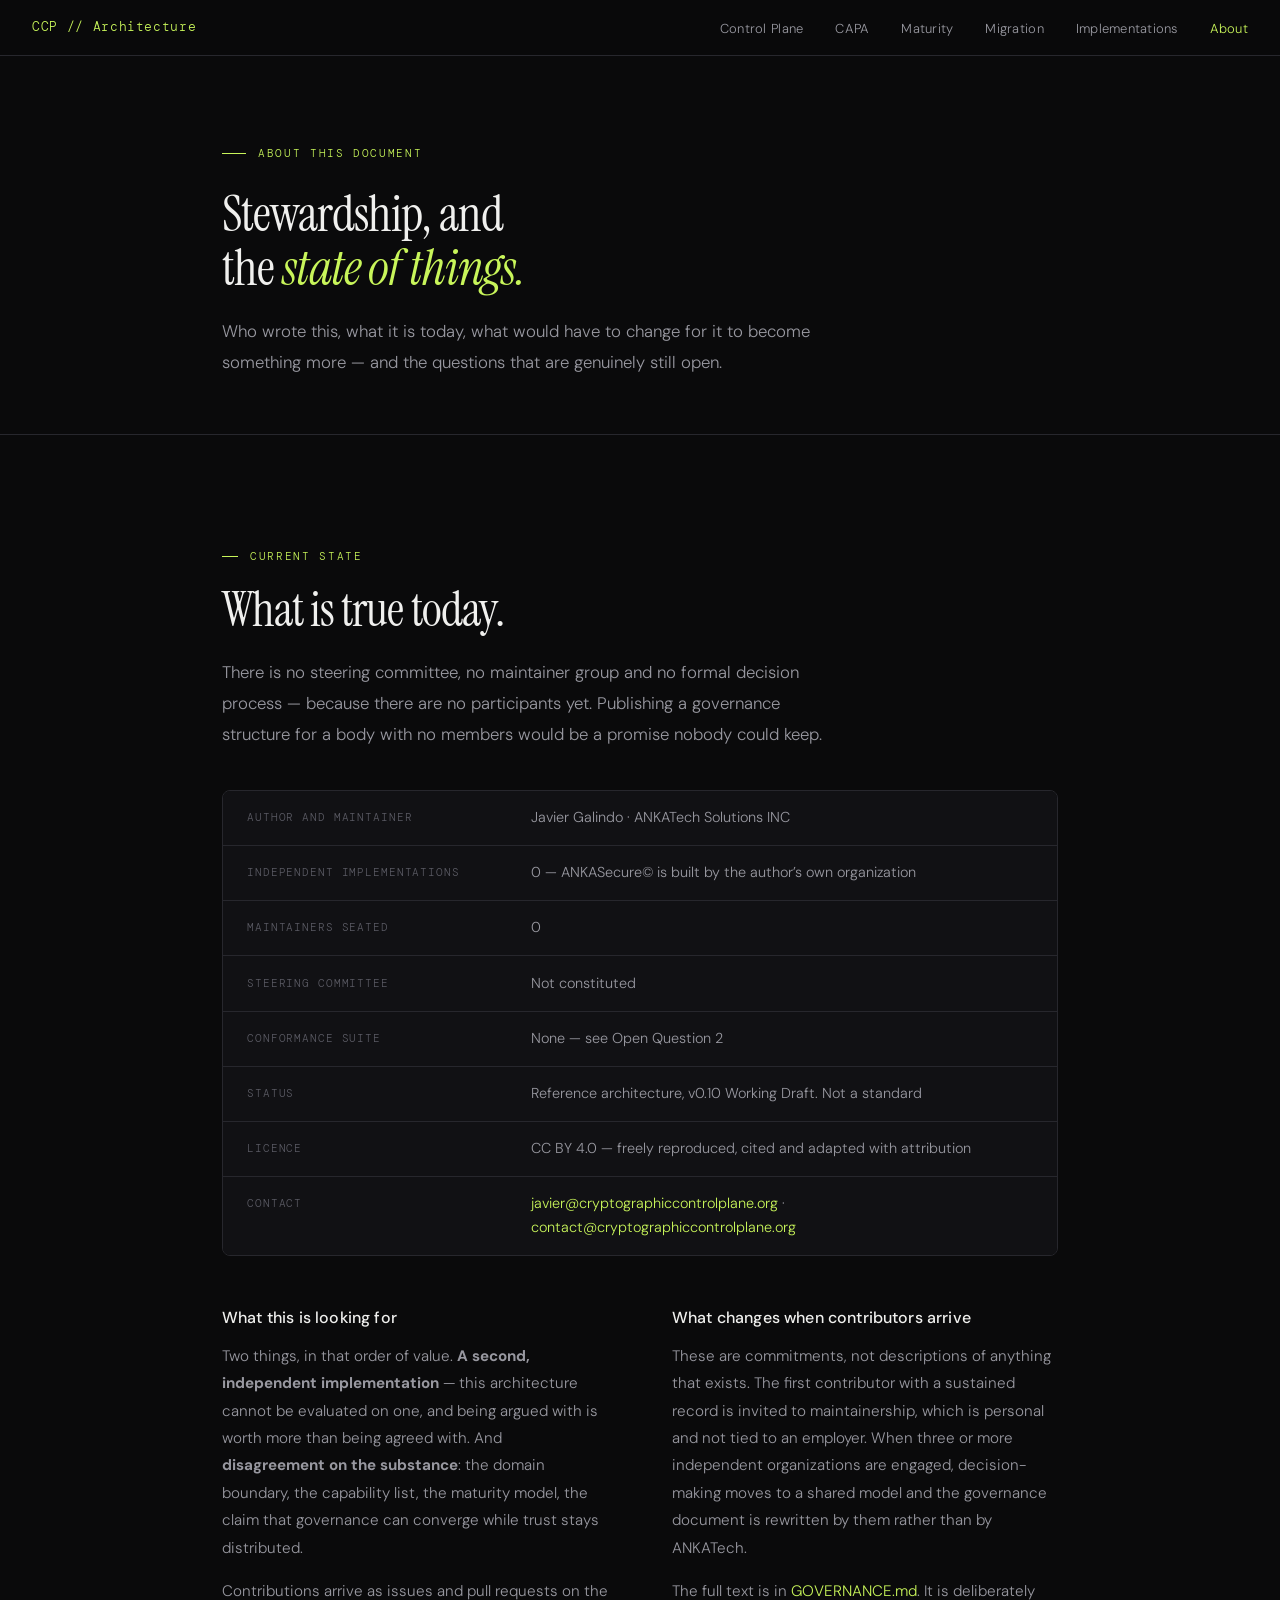
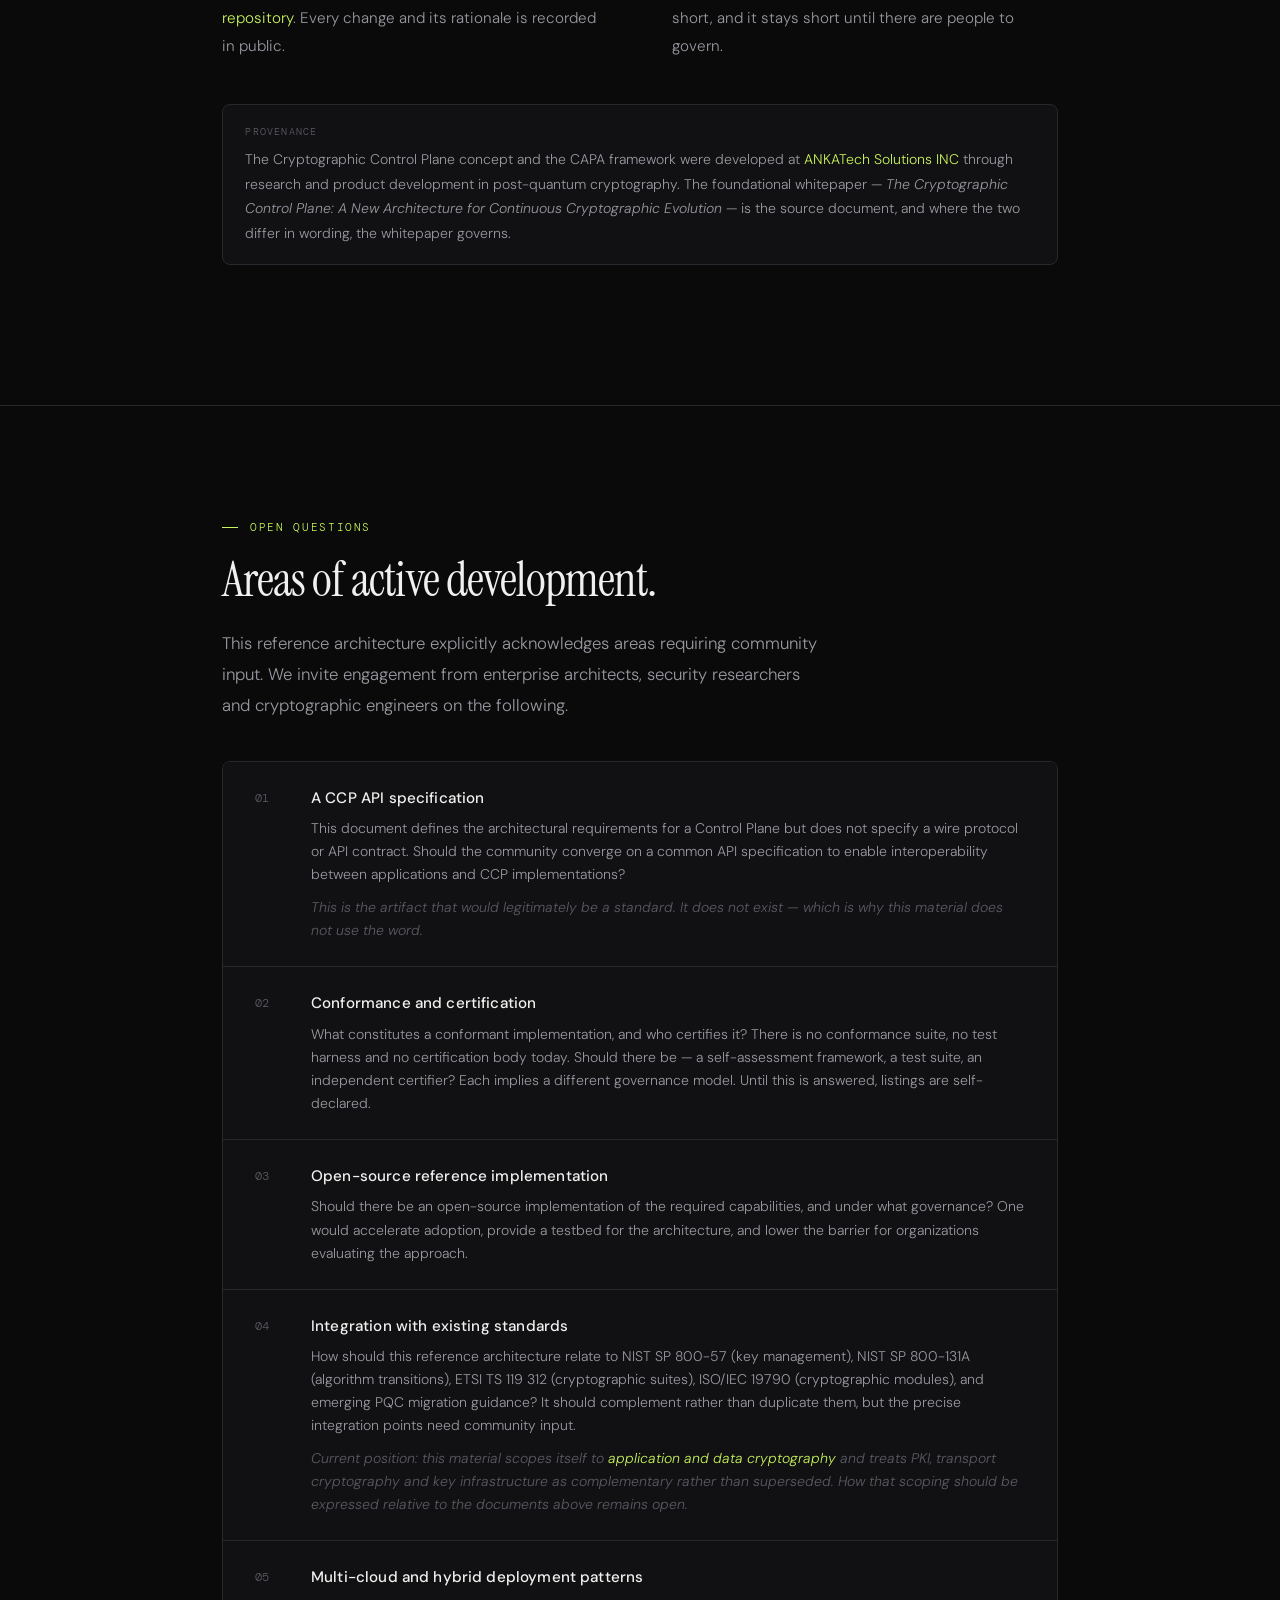
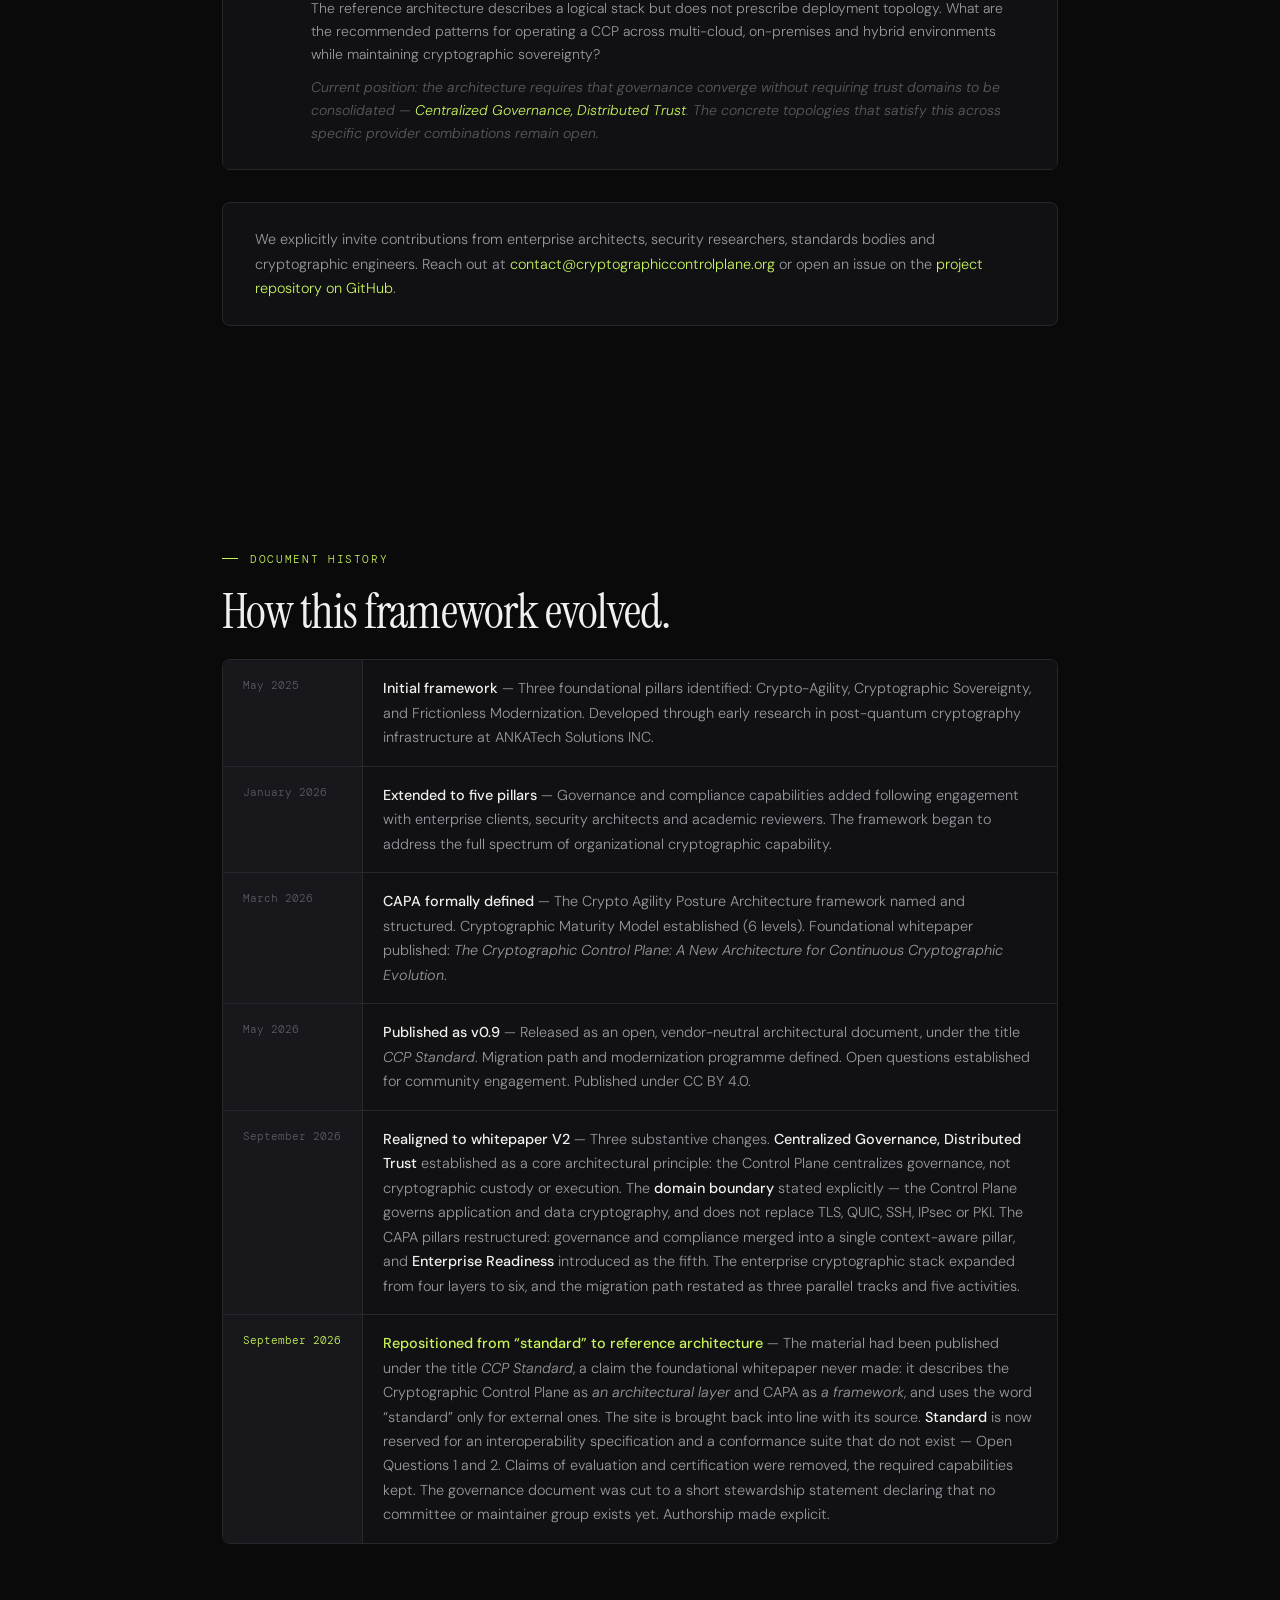
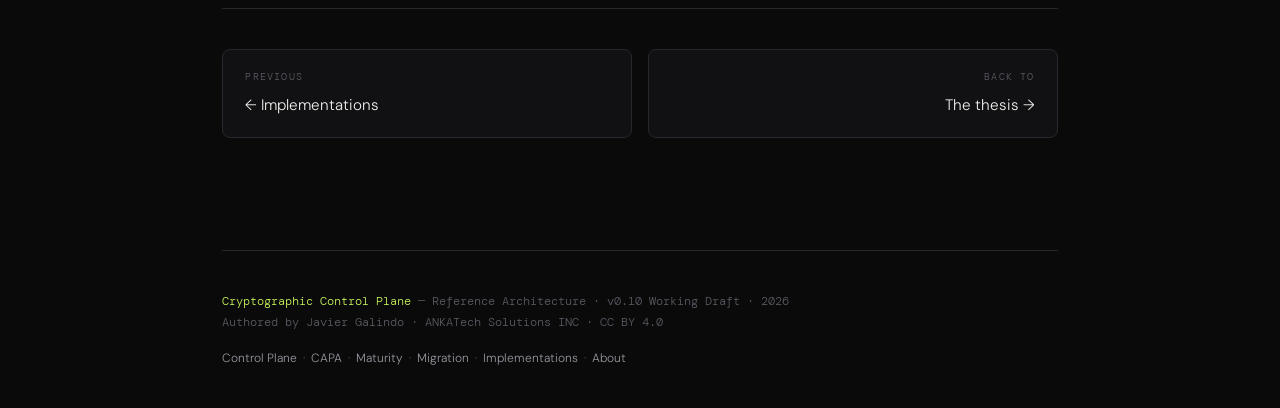
==== commit c3e73d0e: "refactor: reposition from "standard" to reference architecture The material was published as the "CC" ====
--- a/about/index.html
+++ b/about/index.html
@@ -3,8 +3,8 @@
 <head>
 <meta charset="UTF-8">
 <meta name="viewport" content="width=device-width, initial-scale=1.0">
-<title>About — The CCP Initiative</title>
-<meta name="description" content="The CCP Initiative, governance, open questions and document history of the Cryptographic Control Plane Standard.">
+<title>Stewardship — Cryptographic Control Plane</title>
+<meta name="description" content="Who authors this reference architecture, how it is stewarded today, the open questions, and the document history.">
 <link rel="preconnect" href="https://fonts.googleapis.com">
 <link rel="preconnect" href="https://fonts.gstatic.com" crossorigin>
 <link href="https://fonts.googleapis.com/css2?family=DM+Mono:ital,wght@0,400;0,500;1,400&family=Instrument+Serif:ital@0;1&family=DM+Sans:ital,opsz,wght@0,9..40,300;0,9..40,400;0,9..40,500;1,9..40,300&display=swap" rel="stylesheet">
@@ -14,7 +14,7 @@
 
 <!-- NAV -->
 <nav>
-  <a href="/" class="nav-logo">CCP // Standard</a>
+  <a href="/" class="nav-logo">CCP // Architecture</a>
   <ul class="nav-links">
     <li><a href="/control-plane/">Control Plane</a></li>
     <li><a href="/capa/">CAPA</a></li>
@@ -28,24 +28,44 @@
 <section class="page-hero">
   <div class="container">
     <div class="page-kicker">About this document</div>
-    <h1>The CCP<br><em>Initiative.</em></h1>
-    <p class="section-lead">An open architectural document, designed to be read, implemented and evolved by the community of enterprise architects, security engineers and cryptographic practitioners who face the challenges it describes.</p>
+    <h1>Stewardship, and<br>the <em>state of things.</em></h1>
+    <p class="section-lead">Who wrote this, what it is today, what would have to change for it to become something more — and the questions that are genuinely still open.</p>
   </div>
 </section>
 
 <section id="initiative">
   <div class="container">
-    <div class="about-grid">
+    <div class="section-eyebrow">Current state</div>
+    <h2>What is true today.</h2>
+    <p class="section-lead">There is no steering committee, no maintainer group and no formal decision process — because there are no participants yet. Publishing a governance structure for a body with no members would be a promise nobody could keep.</p>
+
+    <div class="state-table">
+      <div class="state-row"><span class="state-k">Author and maintainer</span><span class="state-v">Javier Galindo · ANKATech Solutions INC</span></div>
+      <div class="state-row"><span class="state-k">Independent implementations</span><span class="state-v">0 — ANKASecure© is built by the author’s own organization</span></div>
+      <div class="state-row"><span class="state-k">Maintainers seated</span><span class="state-v">0</span></div>
+      <div class="state-row"><span class="state-k">Steering committee</span><span class="state-v">Not constituted</span></div>
+      <div class="state-row"><span class="state-k">Conformance suite</span><span class="state-v">None — see Open Question 2</span></div>
+      <div class="state-row"><span class="state-k">Status</span><span class="state-v">Reference architecture, v0.10 Working Draft. Not a standard</span></div>
+      <div class="state-row"><span class="state-k">Licence</span><span class="state-v">CC BY 4.0 — freely reproduced, cited and adapted with attribution</span></div>
+      <div class="state-row"><span class="state-k">Contact</span><span class="state-v"><a href="mailto:javier@cryptographiccontrolplane.org">javier@cryptographiccontrolplane.org</a> · <a href="mailto:contact@cryptographiccontrolplane.org">contact@cryptographiccontrolplane.org</a></span></div>
+    </div>
+
+    <div class="about-grid" style="margin-top:3rem;">
       <div>
-        <p>The Cryptographic Control Plane Standard is an open architectural document published by the CCP Initiative.</p>
-        <p>This is version 0.10 — a working draft. The framework has been refined through research, client engagement and academic review, and this revision aligns the standard with the second edition of the foundational whitepaper. The standard is intentionally structured to invite contribution and evolve through community participation.</p>
-        <p>The standard is published under a Creative Commons Attribution 4.0 International license. It may be freely reproduced, cited and adapted with attribution.</p>
+        <h3 style="margin-bottom:0.75rem;">What this is looking for</h3>
+        <p>Two things, in that order of value. <strong>A second, independent implementation</strong> — this architecture cannot be evaluated on one, and being argued with is worth more than being agreed with. And <strong>disagreement on the substance</strong>: the domain boundary, the capability list, the maturity model, the claim that governance can converge while trust stays distributed.</p>
+        <p>Contributions arrive as issues and pull requests on the <a href="https://github.com/cryptographiccontrolplane/reference-architecture" target="_blank" rel="noopener">repository</a>. Every change and its rationale is recorded in public.</p>
       </div>
       <div>
-        <p>The Cryptographic Control Plane concept and the CAPA framework were originally developed by <a href="https://ankatech.co">ANKATech Solutions INC</a> through research and product development in post-quantum cryptography. The foundational whitepaper — <em>The Cryptographic Control Plane: A New Architecture for Continuous Cryptographic Evolution</em> — is the source document for this standard.</p>
-        <p>ANKATech operates as the founding contributor to the CCP Initiative and maintains ANKASecure©, a reference implementation. ANKATech's role in this initiative is as author and contributor — the standard itself is designed to be vendor-neutral and community-governed.</p>
-        <p>To contribute, comment or engage: <a href="mailto:standard@ccp-standard.org">standard@ccp-standard.org</a> or via the <a href="https://github.com/ccp-standard/standard" target="_blank" rel="noopener">project repository on GitHub</a>.</p>
-      </div>
+        <h3 style="margin-bottom:0.75rem;">What changes when contributors arrive</h3>
+        <p>These are commitments, not descriptions of anything that exists. The first contributor with a sustained record is invited to maintainership, which is personal and not tied to an employer. When three or more independent organizations are engaged, decision-making moves to a shared model and the governance document is rewritten by them rather than by ANKATech.</p>
+        <p>The full text is in <a href="https://github.com/cryptographiccontrolplane/reference-architecture/blob/main/GOVERNANCE.md" target="_blank" rel="noopener">GOVERNANCE.md</a>. It is deliberately short, and it stays short until there are people to govern.</p>
+      </div>
+    </div>
+
+    <div class="note">
+      <span class="note-label">Provenance</span>
+      The Cryptographic Control Plane concept and the CAPA framework were developed at <a href="https://ankatech.co" style="color:var(--accent);text-decoration:none;">ANKATech Solutions INC</a> through research and product development in post-quantum cryptography. The foundational whitepaper — <em>The Cryptographic Control Plane: A New Architecture for Continuous Cryptographic Evolution</em> — is the source document, and where the two differ in wording, the whitepaper governs.
     </div>
   </div>
 </section>
@@ -55,36 +75,37 @@
   <div class="container">
     <div class="section-eyebrow">Open questions</div>
     <h2>Areas of active development.</h2>
-    <p class="section-lead">This standard explicitly acknowledges areas requiring community input. We invite engagement from enterprise architects, security researchers and cryptographic engineers on the following.</p>
+    <p class="section-lead">This reference architecture explicitly acknowledges areas requiring community input. We invite engagement from enterprise architects, security researchers and cryptographic engineers on the following.</p>
 
     <div class="questions-list">
       <div class="question-item">
         <span class="question-num">01</span>
         <div>
-          <h3>Standardized CCP API specification</h3>
+          <h3>A CCP API specification</h3>
           <p>This document defines the architectural requirements for a Control Plane but does not specify a wire protocol or API contract. Should the community converge on a common API specification to enable interoperability between applications and CCP implementations?</p>
+          <p style="margin-top:0.6rem;"><em style="color:var(--text-tertiary);">This is the artifact that would legitimately be a standard. It does not exist — which is why this material does not use the word.</em></p>
         </div>
       </div>
       <div class="question-item">
         <span class="question-num">02</span>
         <div>
           <h3>Conformance and certification</h3>
-          <p>What constitutes a conformant CCP implementation? Should this standard define a formal conformance testing process, and if so, what body should administer it? How should conformance claims be made and verified?</p>
+          <p>What constitutes a conformant implementation, and who certifies it? There is no conformance suite, no test harness and no certification body today. Should there be — a self-assessment framework, a test suite, an independent certifier? Each implies a different governance model. Until this is answered, listings are self-declared.</p>
         </div>
       </div>
       <div class="question-item">
         <span class="question-num">03</span>
         <div>
           <h3>Open-source reference implementation</h3>
-          <p>Should the CCP Initiative publish an open-source reference implementation of the minimum capability requirements defined in this standard? What governance model should such a project adopt?</p>
+          <p>Should there be an open-source implementation of the required capabilities, and under what governance? One would accelerate adoption, provide a testbed for the architecture, and lower the barrier for organizations evaluating the approach.</p>
         </div>
       </div>
       <div class="question-item">
         <span class="question-num">04</span>
         <div>
           <h3>Integration with existing standards</h3>
-          <p>How should the CCP standard relate to NIST SP 800-57 (key management), NIST SP 800-131A (algorithm transitions), ETSI TS 119 312 (cryptographic suites), and emerging PQC migration guidance? Should this standard be structured as an overlay?</p>
-          <p style="margin-top:0.6rem;"><em style="color:var(--text-tertiary);">Current position: the standard scopes itself to <a href="/control-plane/#boundary" style="color:var(--accent);text-decoration:none;">application and data cryptography</a> and treats PKI, transport cryptography and key infrastructure as complementary rather than superseded. How that scoping should be expressed relative to the documents above remains open.</em></p>
+          <p>How should this reference architecture relate to NIST SP 800-57 (key management), NIST SP 800-131A (algorithm transitions), ETSI TS 119 312 (cryptographic suites), ISO/IEC 19790 (cryptographic modules), and emerging PQC migration guidance? It should complement rather than duplicate them, but the precise integration points need community input.</p>
+          <p style="margin-top:0.6rem;"><em style="color:var(--text-tertiary);">Current position: this material scopes itself to <a href="/control-plane/#boundary" style="color:var(--accent);text-decoration:none;">application and data cryptography</a> and treats PKI, transport cryptography and key infrastructure as complementary rather than superseded. How that scoping should be expressed relative to the documents above remains open.</em></p>
         </div>
       </div>
       <div class="question-item">
@@ -98,7 +119,7 @@
     </div>
 
     <div style="margin-top:2rem; padding:1.5rem 2rem; border:1px solid var(--bg-border); border-radius:8px; background:var(--bg-surface);">
-      <p style="font-size:0.9rem; color:var(--text-secondary);">We explicitly invite contributions from enterprise architects, security researchers, standards bodies and cryptographic engineers. Reach out at <a href="mailto:standard@ccp-standard.org" style="color:var(--accent);text-decoration:none;">standard@ccp-standard.org</a> or open an issue on the <a href="https://github.com/ccp-standard/standard" style="color:var(--accent);text-decoration:none;" target="_blank" rel="noopener">project repository on GitHub</a>.</p>
+      <p style="font-size:0.9rem; color:var(--text-secondary);">We explicitly invite contributions from enterprise architects, security researchers, standards bodies and cryptographic engineers. Reach out at <a href="mailto:contact@cryptographiccontrolplane.org" style="color:var(--accent);text-decoration:none;">contact@cryptographiccontrolplane.org</a> or open an issue on the <a href="https://github.com/cryptographiccontrolplane/reference-architecture" style="color:var(--accent);text-decoration:none;" target="_blank" rel="noopener">project repository on GitHub</a>.</p>
     </div>
   </div>
 </section>
@@ -131,13 +152,19 @@
       <div style="display:grid; grid-template-columns:140px 1fr; border-bottom:1px solid var(--bg-border);">
         <div style="padding:1rem 1.25rem; background:var(--bg-raised); border-right:1px solid var(--bg-border); font-family:var(--font-mono); font-size:11px; color:var(--text-tertiary);">May 2026</div>
         <div style="padding:1rem 1.25rem; background:var(--bg-surface);">
-          <p style="font-size:0.9rem; color:var(--text-secondary); line-height:1.7;"><strong style="color:var(--text-primary); font-weight:500;">CCP Standard v0.9 published</strong> — Standard released as an open, vendor-neutral architectural document. Migration path and modernization programme defined. Open questions established for community engagement. Published under CC BY 4.0.</p>
+          <p style="font-size:0.9rem; color:var(--text-secondary); line-height:1.7;"><strong style="color:var(--text-primary); font-weight:500;">Published as v0.9</strong> — Released as an open, vendor-neutral architectural document, under the title <em>CCP Standard</em>. Migration path and modernization programme defined. Open questions established for community engagement. Published under CC BY 4.0.</p>
         </div>
       </div>
       <div style="display:grid; grid-template-columns:140px 1fr;">
+        <div style="padding:1rem 1.25rem; background:var(--bg-raised); border-right:1px solid var(--bg-border); font-family:var(--font-mono); font-size:11px; color:var(--text-tertiary);">September 2026</div>
+        <div style="padding:1rem 1.25rem; background:var(--bg-surface);">
+          <p style="font-size:0.9rem; color:var(--text-secondary); line-height:1.7;"><strong style="color:var(--text-primary); font-weight:500;">Realigned to whitepaper V2</strong> — Three substantive changes. <strong style="color:var(--text-primary);font-weight:500;">Centralized Governance, Distributed Trust</strong> established as a core architectural principle: the Control Plane centralizes governance, not cryptographic custody or execution. The <strong style="color:var(--text-primary);font-weight:500;">domain boundary</strong> stated explicitly — the Control Plane governs application and data cryptography, and does not replace TLS, QUIC, SSH, IPsec or PKI. The CAPA pillars restructured: governance and compliance merged into a single context-aware pillar, and <strong style="color:var(--text-primary);font-weight:500;">Enterprise Readiness</strong> introduced as the fifth. The enterprise cryptographic stack expanded from four layers to six, and the migration path restated as three parallel tracks and five activities.</p>
+        </div>
+      </div>
+      <div style="display:grid; grid-template-columns:140px 1fr; border-top:1px solid var(--bg-border);">
         <div style="padding:1rem 1.25rem; background:var(--bg-raised); border-right:1px solid var(--bg-border); font-family:var(--font-mono); font-size:11px; color:var(--accent);">September 2026</div>
         <div style="padding:1rem 1.25rem; background:var(--bg-surface);">
-          <p style="font-size:0.9rem; color:var(--text-secondary); line-height:1.7;"><strong style="color:var(--accent); font-weight:500;">CCP Standard v0.10 — realigned to whitepaper V2</strong> — Three substantive changes. <strong style="color:var(--text-primary);font-weight:500;">Centralized Governance, Distributed Trust</strong> established as a core architectural principle: the Control Plane centralizes governance, not cryptographic custody or execution. The <strong style="color:var(--text-primary);font-weight:500;">domain boundary</strong> stated explicitly — the Control Plane governs application and data cryptography, and does not replace TLS, QUIC, SSH, IPsec or PKI. The CAPA pillars restructured: governance and compliance merged into a single context-aware pillar, and <strong style="color:var(--text-primary);font-weight:500;">Enterprise Readiness</strong> introduced as the fifth. The enterprise cryptographic stack expanded from four layers to six, and the migration path restated as three parallel tracks and five activities.</p>
+          <p style="font-size:0.9rem; color:var(--text-secondary); line-height:1.7;"><strong style="color:var(--accent); font-weight:500;">Repositioned from &ldquo;standard&rdquo; to reference architecture</strong> — The material had been published under the title <em>CCP Standard</em>, a claim the foundational whitepaper never made: it describes the Cryptographic Control Plane as <em>an architectural layer</em> and CAPA as <em>a framework</em>, and uses the word &ldquo;standard&rdquo; only for external ones. The site is brought back into line with its source. <strong style="color:var(--text-primary);font-weight:500;">Standard</strong> is now reserved for an interoperability specification and a conformance suite that do not exist — Open Questions 1 and 2. Claims of evaluation and certification were removed, the required capabilities kept. The governance document was cut to a short stewardship statement declaring that no committee or maintainer group exists yet. Authorship made explicit.</p>
         </div>
       </div>
     </div>
@@ -159,8 +186,8 @@
 <div class="container">
   <footer>
     <div class="footer-left">
-      <span>CCP Standard</span> — Version 0.10 Working Draft — 2026<br>
-      Published by the CCP Initiative · CC BY 4.0
+      <span>Cryptographic Control Plane</span> — Reference Architecture · v0.10 Working Draft · 2026<br>
+      Authored by Javier Galindo · ANKATech Solutions INC · CC BY 4.0
     </div>
     <div class="footer-right">
       <a href="/control-plane/">Control Plane</a> &nbsp;·&nbsp;
--- a/assets/ccp.css
+++ b/assets/ccp.css
@@ -1472,6 +1472,18 @@
     background: var(--accent);
   }
 
+  /* ── AUTHOR BYLINE ── */
+  .byline {
+    font-family: var(--font-mono);
+    font-size: 12px;
+    color: var(--text-tertiary);
+    margin-top: 1.35rem;
+    letter-spacing: 0.02em;
+  }
+
+  .byline a { color: var(--text-secondary); text-decoration: none; }
+  .byline a:hover { color: var(--accent); }
+
   /* ── CANONICAL STATEMENT CALLOUT ── */
   .callout {
     margin: 2.5rem 0;
@@ -1529,6 +1541,41 @@
     color: var(--text-tertiary);
     display: block;
     margin-bottom: 0.4rem;
+  }
+
+  /* ── CURRENT-STATE TABLE ── */
+  .state-table {
+    margin: 2.5rem 0;
+    border: 1px solid var(--bg-border);
+    border-radius: 8px;
+    overflow: hidden;
+  }
+
+  .state-row {
+    display: grid;
+    grid-template-columns: 260px 1fr;
+    gap: 1.5rem;
+    padding: 0.95rem 1.5rem;
+    background: var(--bg-surface);
+    border-bottom: 1px solid var(--bg-border);
+  }
+
+  .state-row:last-child { border-bottom: none; }
+
+  .state-k {
+    font-family: var(--font-mono);
+    font-size: 11px;
+    letter-spacing: 0.08em;
+    text-transform: uppercase;
+    color: var(--text-tertiary);
+    padding-top: 2px;
+  }
+
+  .state-v { font-size: 0.9rem; color: var(--text-secondary); line-height: 1.65; }
+  .state-v a { color: var(--accent); text-decoration: none; }
+
+  @media (max-width: 900px) {
+    .state-row { grid-template-columns: 1fr; gap: 0.3rem; }
   }
 
   /* ── THREE LAYERS: CAPA / CONTROL PLANE / ANKASECURE ── */
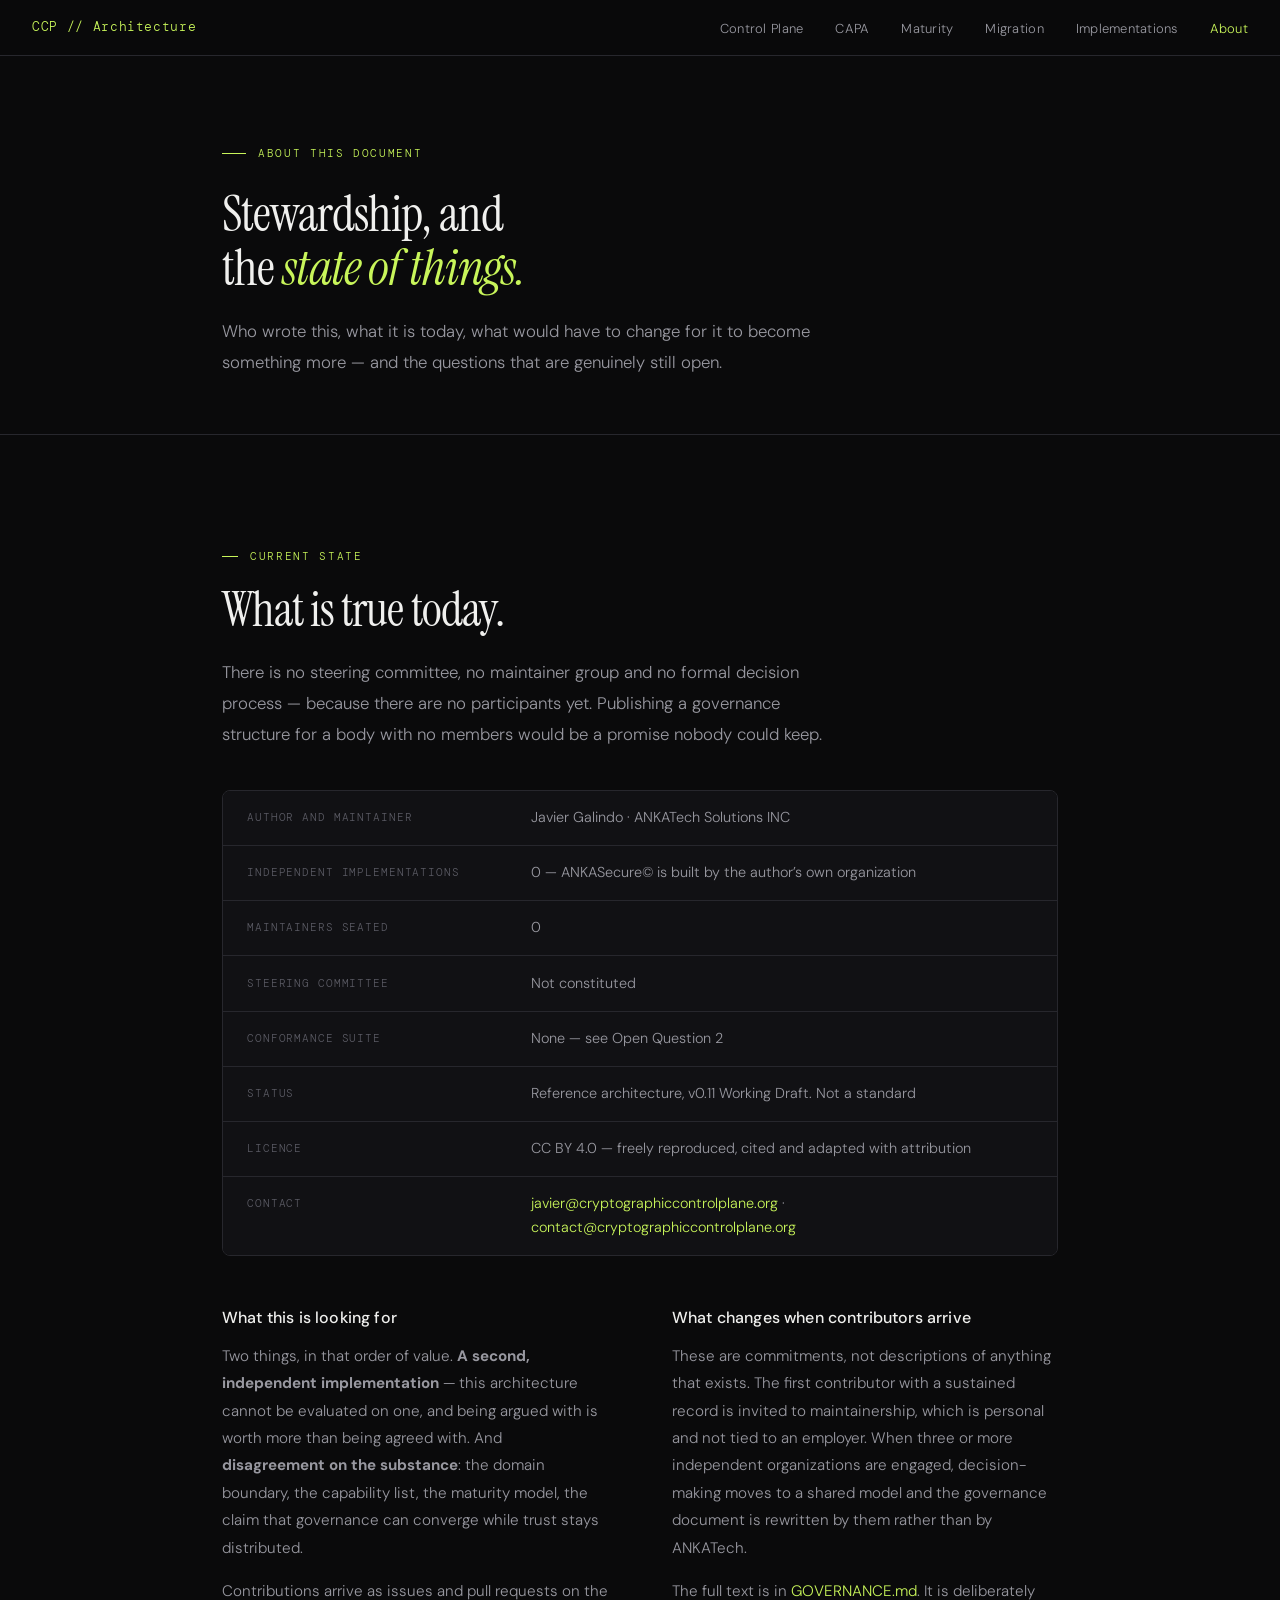
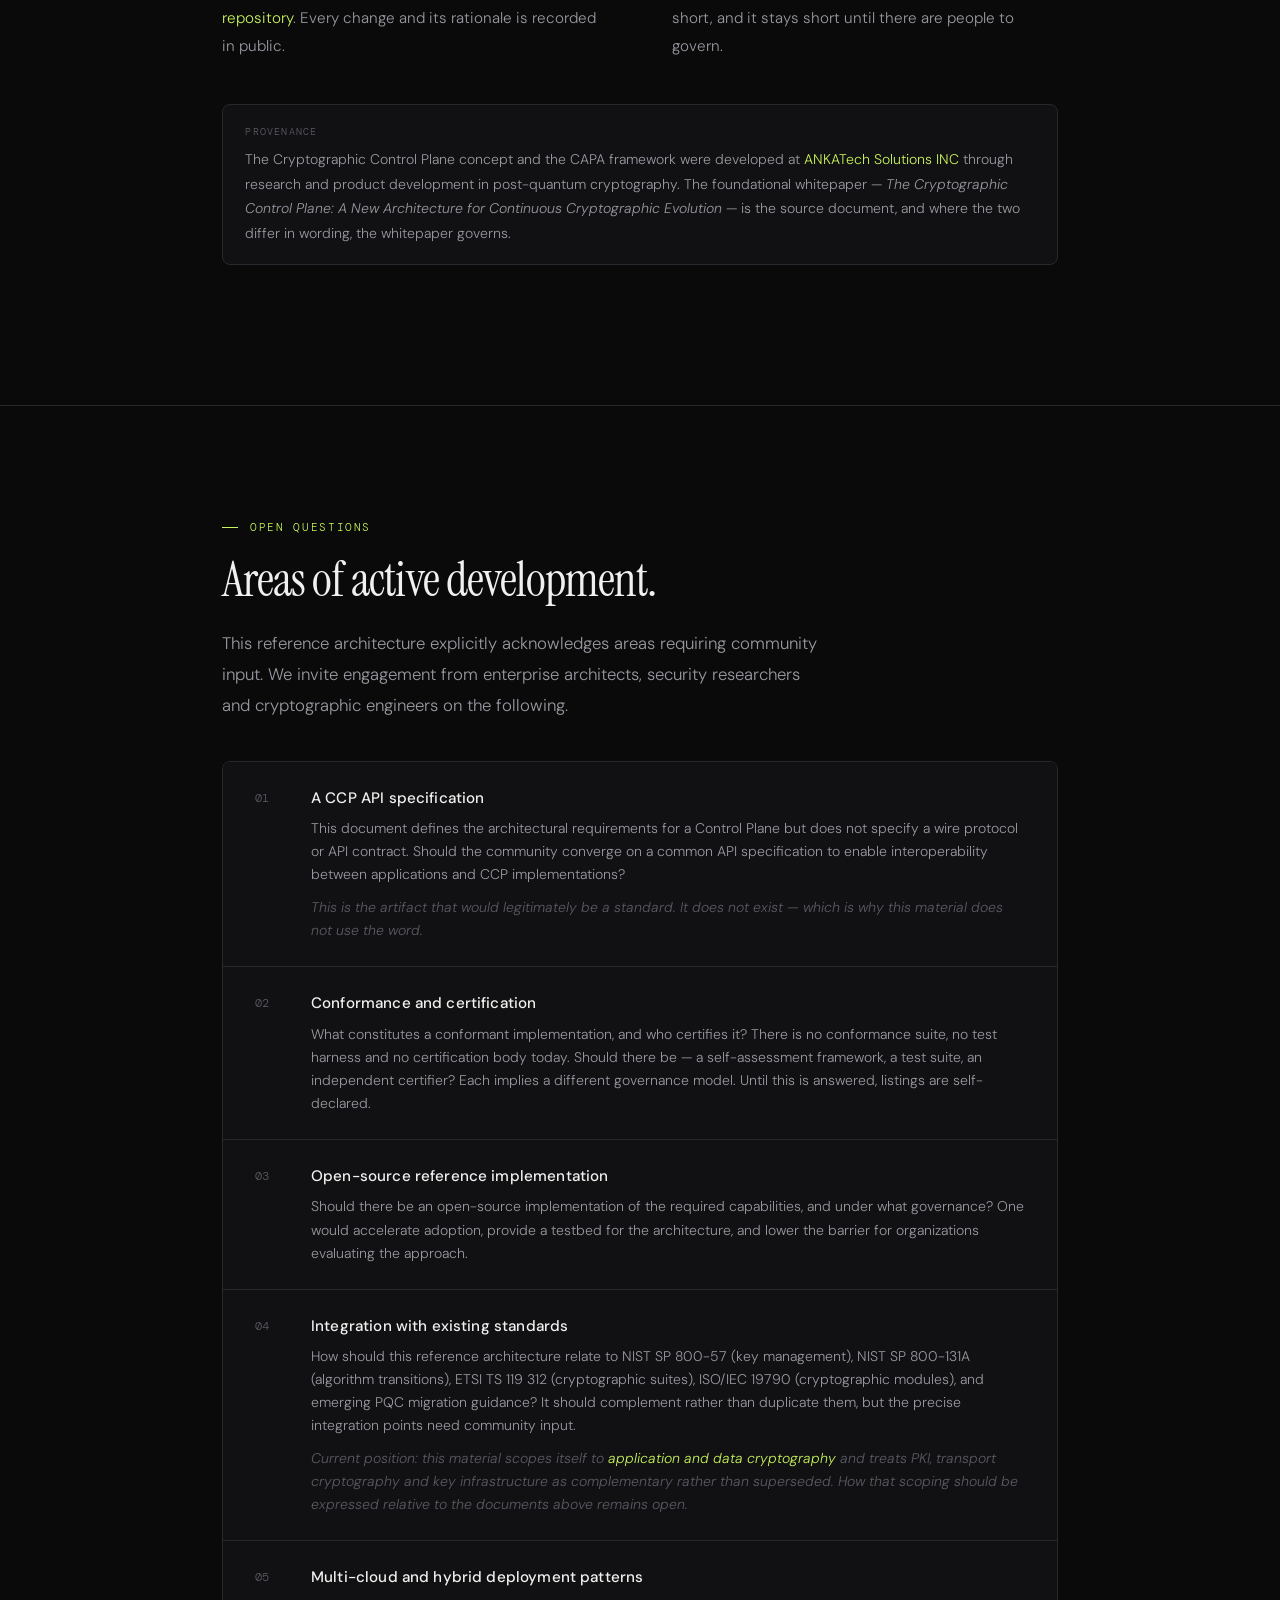
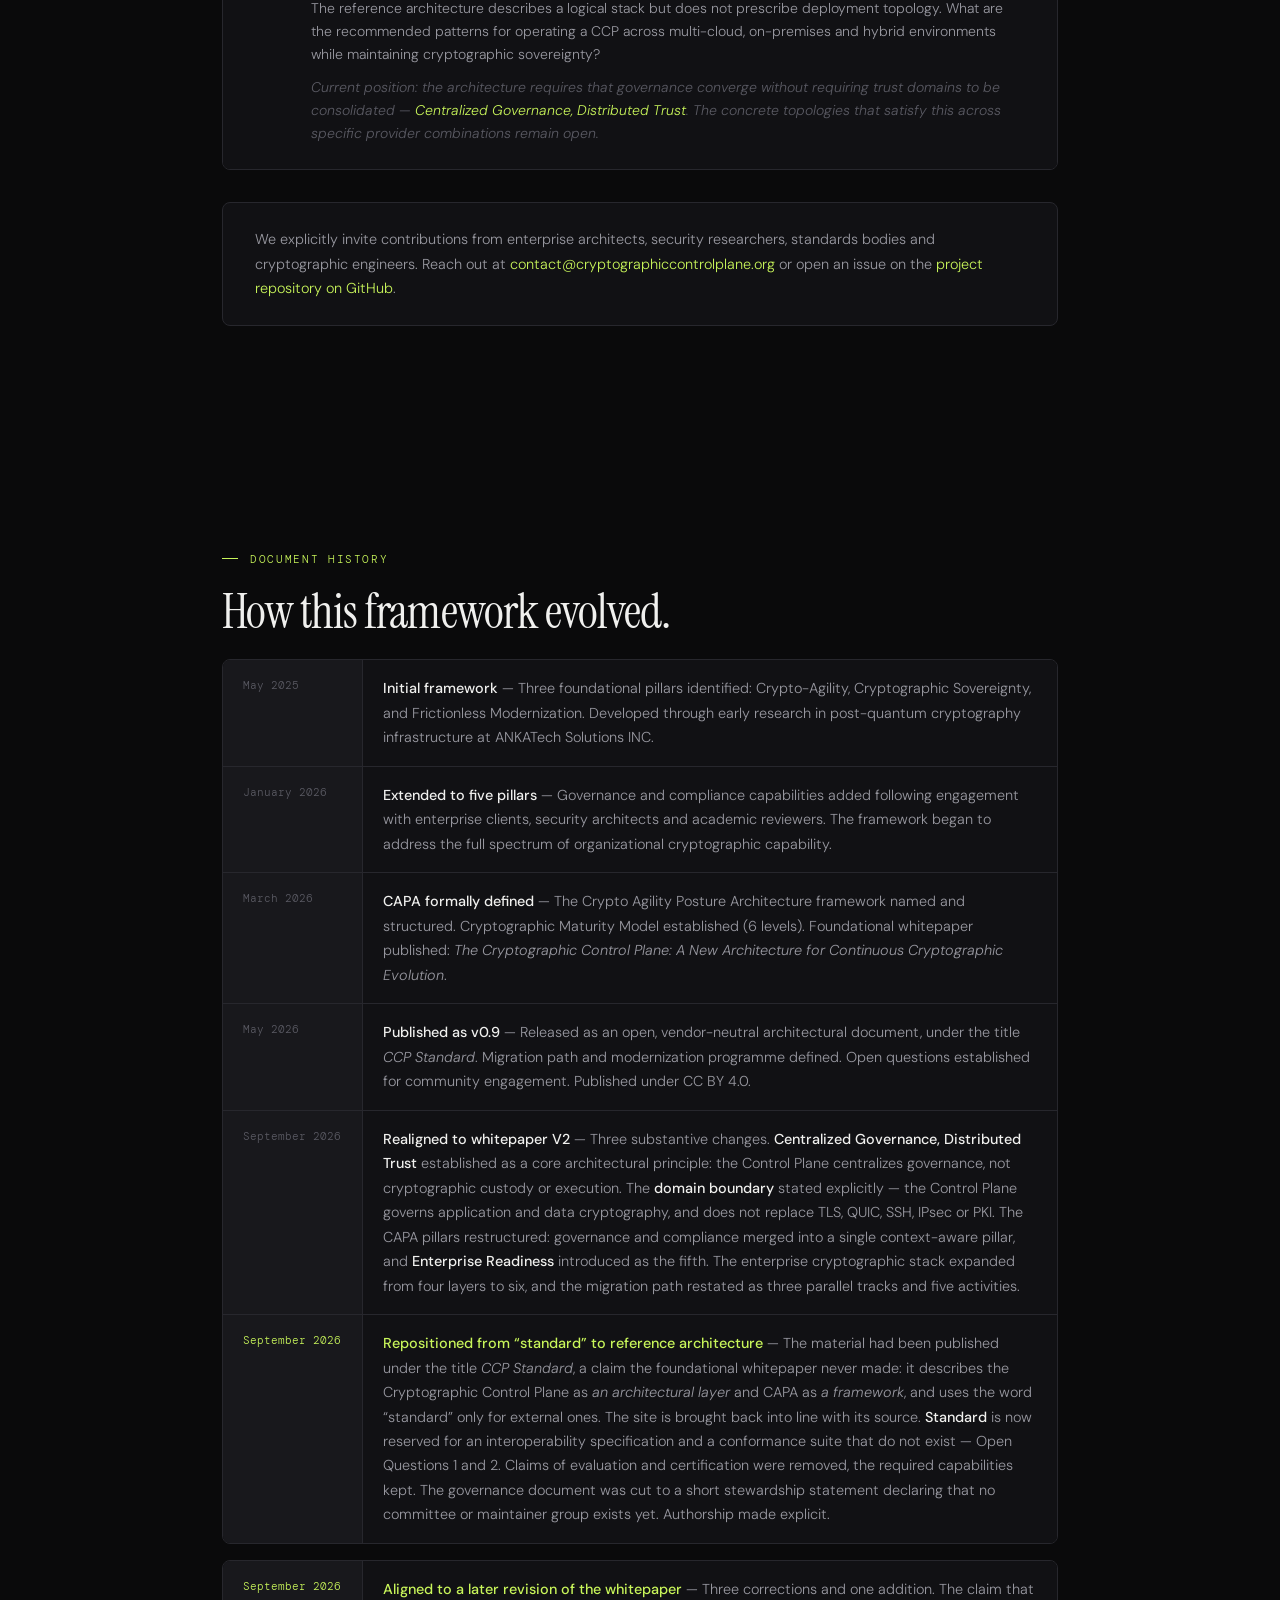
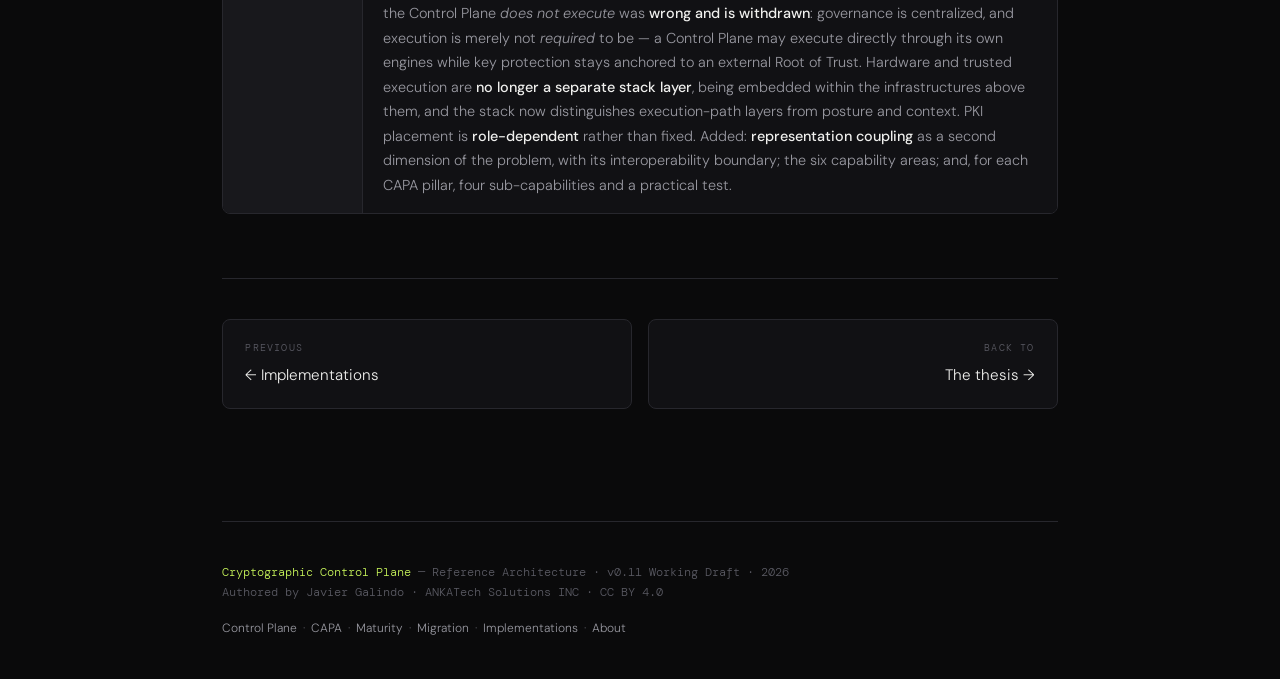
==== commit be271fc2: "feat: align to whitepaper revision of 2026-09-08 The whitepaper grew from 622 to 767 paragraphs. A h" ====
--- a/about/index.html
+++ b/about/index.html
@@ -45,7 +45,7 @@
       <div class="state-row"><span class="state-k">Maintainers seated</span><span class="state-v">0</span></div>
       <div class="state-row"><span class="state-k">Steering committee</span><span class="state-v">Not constituted</span></div>
       <div class="state-row"><span class="state-k">Conformance suite</span><span class="state-v">None — see Open Question 2</span></div>
-      <div class="state-row"><span class="state-k">Status</span><span class="state-v">Reference architecture, v0.10 Working Draft. Not a standard</span></div>
+      <div class="state-row"><span class="state-k">Status</span><span class="state-v">Reference architecture, v0.11 Working Draft. Not a standard</span></div>
       <div class="state-row"><span class="state-k">Licence</span><span class="state-v">CC BY 4.0 — freely reproduced, cited and adapted with attribution</span></div>
       <div class="state-row"><span class="state-k">Contact</span><span class="state-v"><a href="mailto:javier@cryptographiccontrolplane.org">javier@cryptographiccontrolplane.org</a> · <a href="mailto:contact@cryptographiccontrolplane.org">contact@cryptographiccontrolplane.org</a></span></div>
     </div>
@@ -165,6 +165,15 @@
         <div style="padding:1rem 1.25rem; background:var(--bg-raised); border-right:1px solid var(--bg-border); font-family:var(--font-mono); font-size:11px; color:var(--accent);">September 2026</div>
         <div style="padding:1rem 1.25rem; background:var(--bg-surface);">
           <p style="font-size:0.9rem; color:var(--text-secondary); line-height:1.7;"><strong style="color:var(--accent); font-weight:500;">Repositioned from &ldquo;standard&rdquo; to reference architecture</strong> — The material had been published under the title <em>CCP Standard</em>, a claim the foundational whitepaper never made: it describes the Cryptographic Control Plane as <em>an architectural layer</em> and CAPA as <em>a framework</em>, and uses the word &ldquo;standard&rdquo; only for external ones. The site is brought back into line with its source. <strong style="color:var(--text-primary);font-weight:500;">Standard</strong> is now reserved for an interoperability specification and a conformance suite that do not exist — Open Questions 1 and 2. Claims of evaluation and certification were removed, the required capabilities kept. The governance document was cut to a short stewardship statement declaring that no committee or maintainer group exists yet. Authorship made explicit.</p>
+        </div>
+      </div>
+    </div>
+
+    <div style="border:1px solid var(--bg-border); border-radius:8px; overflow:hidden; margin-top:1rem;">
+      <div style="display:grid; grid-template-columns:140px 1fr;">
+        <div style="padding:1rem 1.25rem; background:var(--bg-raised); border-right:1px solid var(--bg-border); font-family:var(--font-mono); font-size:11px; color:var(--accent);">September 2026</div>
+        <div style="padding:1rem 1.25rem; background:var(--bg-surface);">
+          <p style="font-size:0.9rem; color:var(--text-secondary); line-height:1.7;"><strong style="color:var(--accent); font-weight:500;">Aligned to a later revision of the whitepaper</strong> — Three corrections and one addition. The claim that the Control Plane <em>does not execute</em> was <strong style="color:var(--text-primary);font-weight:500;">wrong and is withdrawn</strong>: governance is centralized, and execution is merely not <em>required</em> to be — a Control Plane may execute directly through its own engines while key protection stays anchored to an external Root of Trust. Hardware and trusted execution are <strong style="color:var(--text-primary);font-weight:500;">no longer a separate stack layer</strong>, being embedded within the infrastructures above them, and the stack now distinguishes execution-path layers from posture and context. PKI placement is <strong style="color:var(--text-primary);font-weight:500;">role-dependent</strong> rather than fixed. Added: <strong style="color:var(--text-primary);font-weight:500;">representation coupling</strong> as a second dimension of the problem, with its interoperability boundary; the six capability areas; and, for each CAPA pillar, four sub-capabilities and a practical test.</p>
         </div>
       </div>
     </div>
@@ -186,7 +195,7 @@
 <div class="container">
   <footer>
     <div class="footer-left">
-      <span>Cryptographic Control Plane</span> — Reference Architecture · v0.10 Working Draft · 2026<br>
+      <span>Cryptographic Control Plane</span> — Reference Architecture · v0.11 Working Draft · 2026<br>
       Authored by Javier Galindo · ANKATech Solutions INC · CC BY 4.0
     </div>
     <div class="footer-right">
--- a/assets/ccp.css
+++ b/assets/ccp.css
@@ -2091,6 +2091,132 @@
   .page-nav a.next { text-align: right; }
   .page-nav a.only-next { grid-column: 2; }
 
+  /* ══ whitepaper rev-2 components ══ */
+
+  /* dual execution marker inside the CGDT governance box */
+  .cgdt-gov-exec {
+    margin-top: 0.6rem;
+    padding-top: 0.55rem;
+    border-top: 1px dashed var(--accent-dim);
+    font-family: var(--font-mono);
+    font-size: 10px;
+    line-height: 1.6;
+    letter-spacing: 0.02em;
+    color: var(--text-secondary);
+  }
+
+  /* role tag on a stack layer that is context rather than execution path */
+  .layer-role-tag {
+    display: inline-block;
+    margin-left: 0.6rem;
+    font-family: var(--font-mono);
+    font-size: 9.5px;
+    letter-spacing: 0.06em;
+    text-transform: uppercase;
+    color: var(--text-tertiary);
+    border: 1px solid var(--bg-border);
+    border-radius: 3px;
+    padding: 2px 6px;
+    vertical-align: middle;
+  }
+
+  /* the six capability areas */
+  .capability-areas {
+    display: grid;
+    grid-template-columns: repeat(3, 1fr);
+    gap: 0.6rem;
+  }
+
+  .cap-area {
+    border: 1px solid var(--bg-border);
+    border-radius: 6px;
+    background: var(--bg-surface);
+    padding: 0.9rem 1rem;
+    font-size: 0.85rem;
+    line-height: 1.5;
+    color: var(--text-primary);
+  }
+
+  .cap-area-num {
+    display: block;
+    font-family: var(--font-mono);
+    font-size: 10px;
+    letter-spacing: 0.1em;
+    color: var(--accent);
+    margin-bottom: 0.35rem;
+  }
+
+  /* what this pillar means — four sub-capabilities */
+  .pillar-means { margin: 1.5rem 0; }
+
+  .means-label {
+    font-family: var(--font-mono);
+    font-size: 10px;
+    letter-spacing: 0.14em;
+    text-transform: uppercase;
+    color: var(--text-tertiary);
+    margin-bottom: 0.85rem;
+  }
+
+  .pillar-means {
+    display: grid;
+    grid-template-columns: repeat(2, 1fr);
+    gap: 0.75rem;
+  }
+
+  .pillar-means .means-label { grid-column: 1 / -1; margin-bottom: 0; }
+
+  .mean {
+    border: 1px solid var(--bg-border);
+    border-radius: 6px;
+    background: var(--bg-raised);
+    padding: 1rem 1.1rem;
+  }
+
+  .mean h4 {
+    font-size: 0.85rem;
+    font-weight: 500;
+    color: var(--text-primary);
+    margin-bottom: 0.4rem;
+  }
+
+  .mean p {
+    font-size: 0.8rem;
+    line-height: 1.7;
+    color: var(--text-secondary);
+  }
+
+  /* the per-pillar diagnostic question */
+  .practical-test {
+    margin-top: 1.75rem;
+    padding: 1.15rem 1.4rem;
+    border: 1px solid var(--accent-dim);
+    border-radius: 8px;
+    background: var(--accent-bg);
+  }
+
+  .practical-test-label {
+    display: block;
+    font-family: var(--font-mono);
+    font-size: 10px;
+    letter-spacing: 0.14em;
+    text-transform: uppercase;
+    color: var(--accent);
+    margin-bottom: 0.45rem;
+  }
+
+  .practical-test p {
+    font-family: var(--font-serif);
+    font-size: 1.08rem;
+    line-height: 1.45;
+    color: var(--text-primary);
+  }
+
+  @media (max-width: 900px) {
+    .capability-areas { grid-template-columns: 1fr; }
+    .pillar-means { grid-template-columns: 1fr; }
+  }
+
   /* ── V2 RESPONSIVE ── */
   @media (max-width: 900px) {
     .boundary-grid { grid-template-columns: 1fr; }
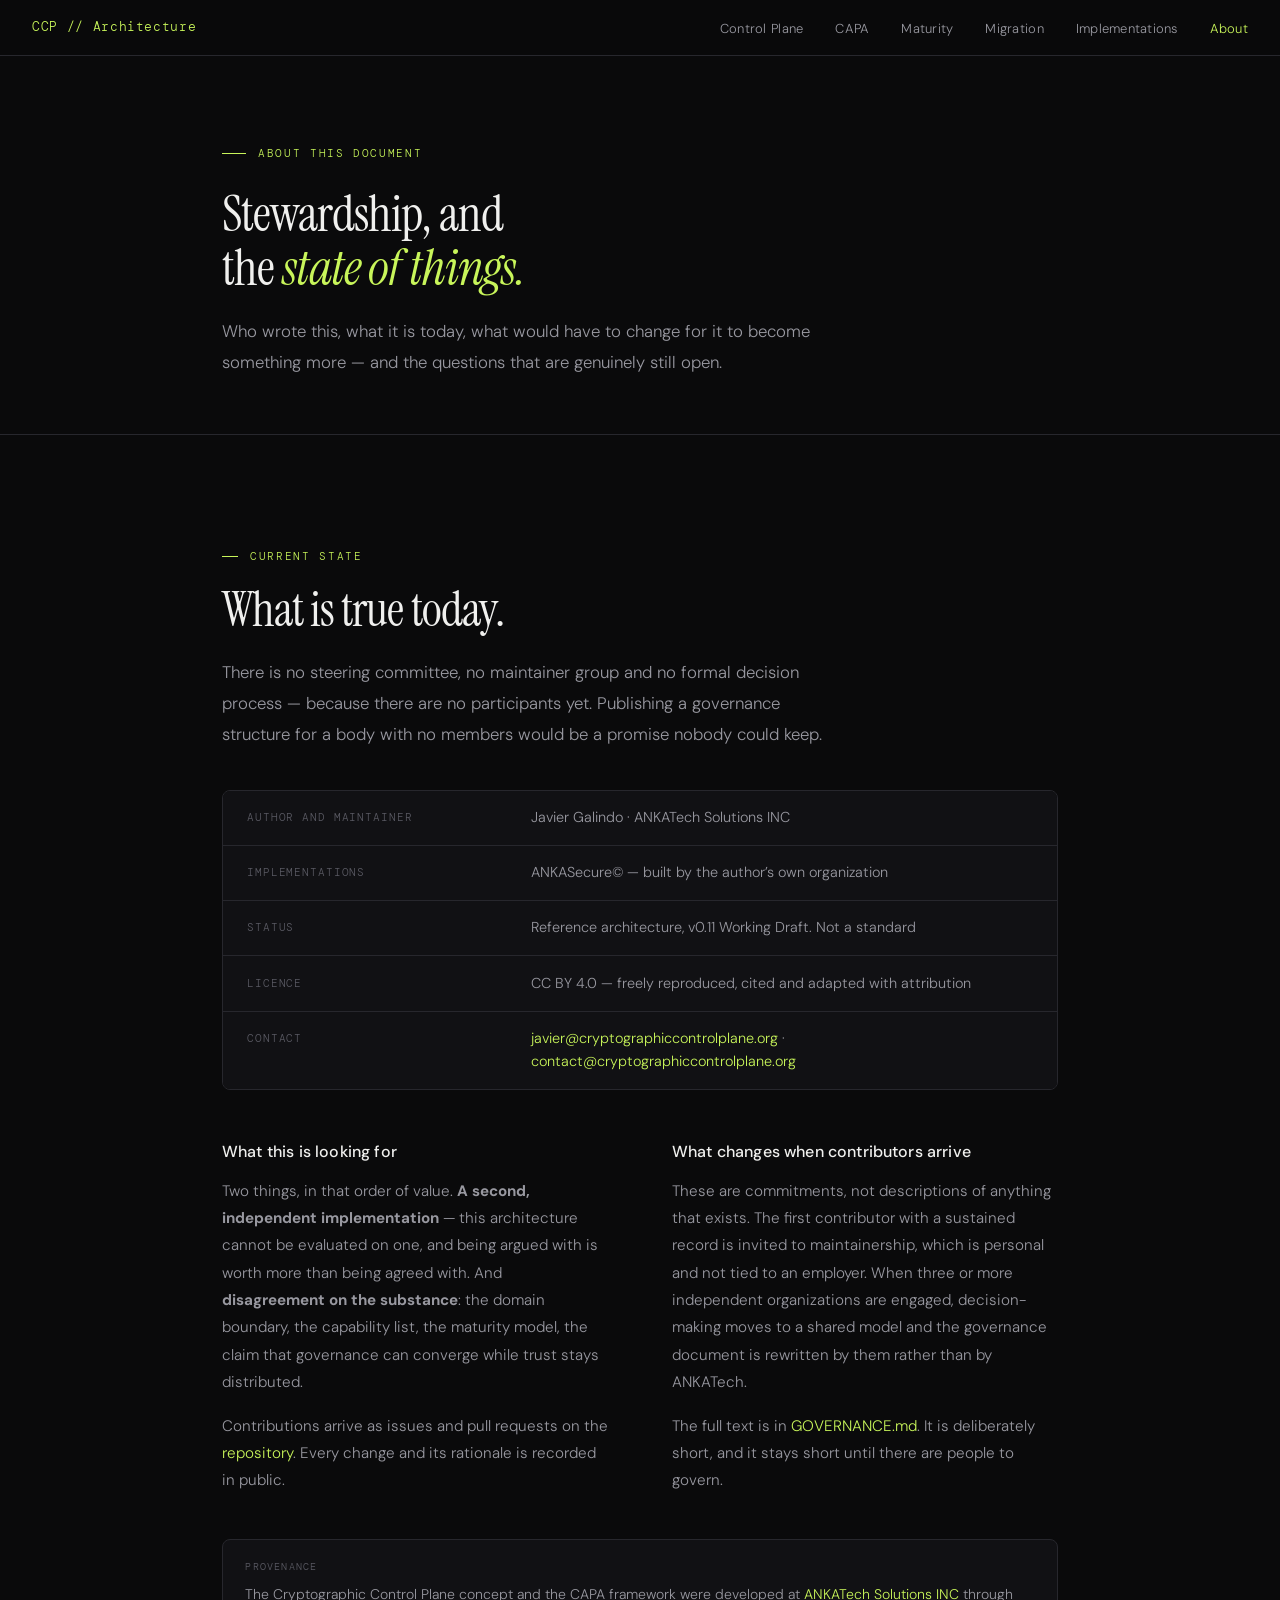
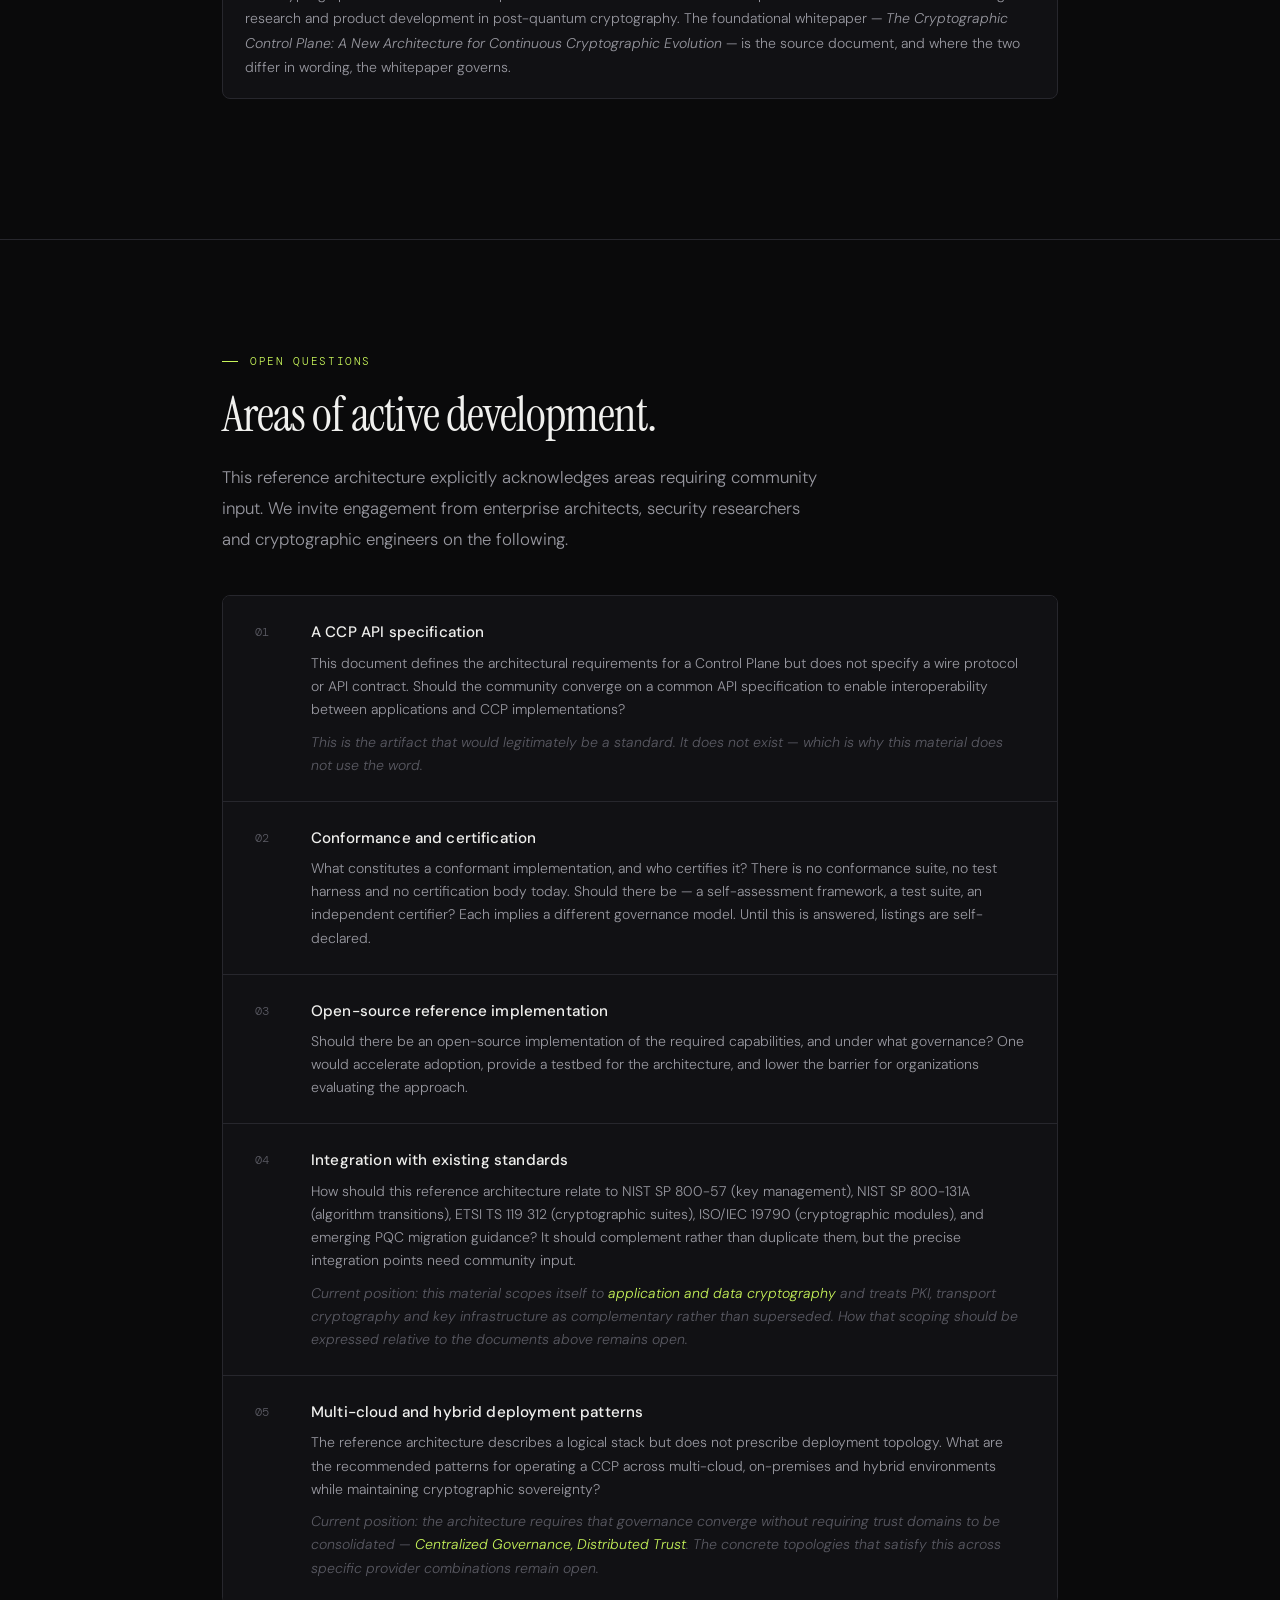
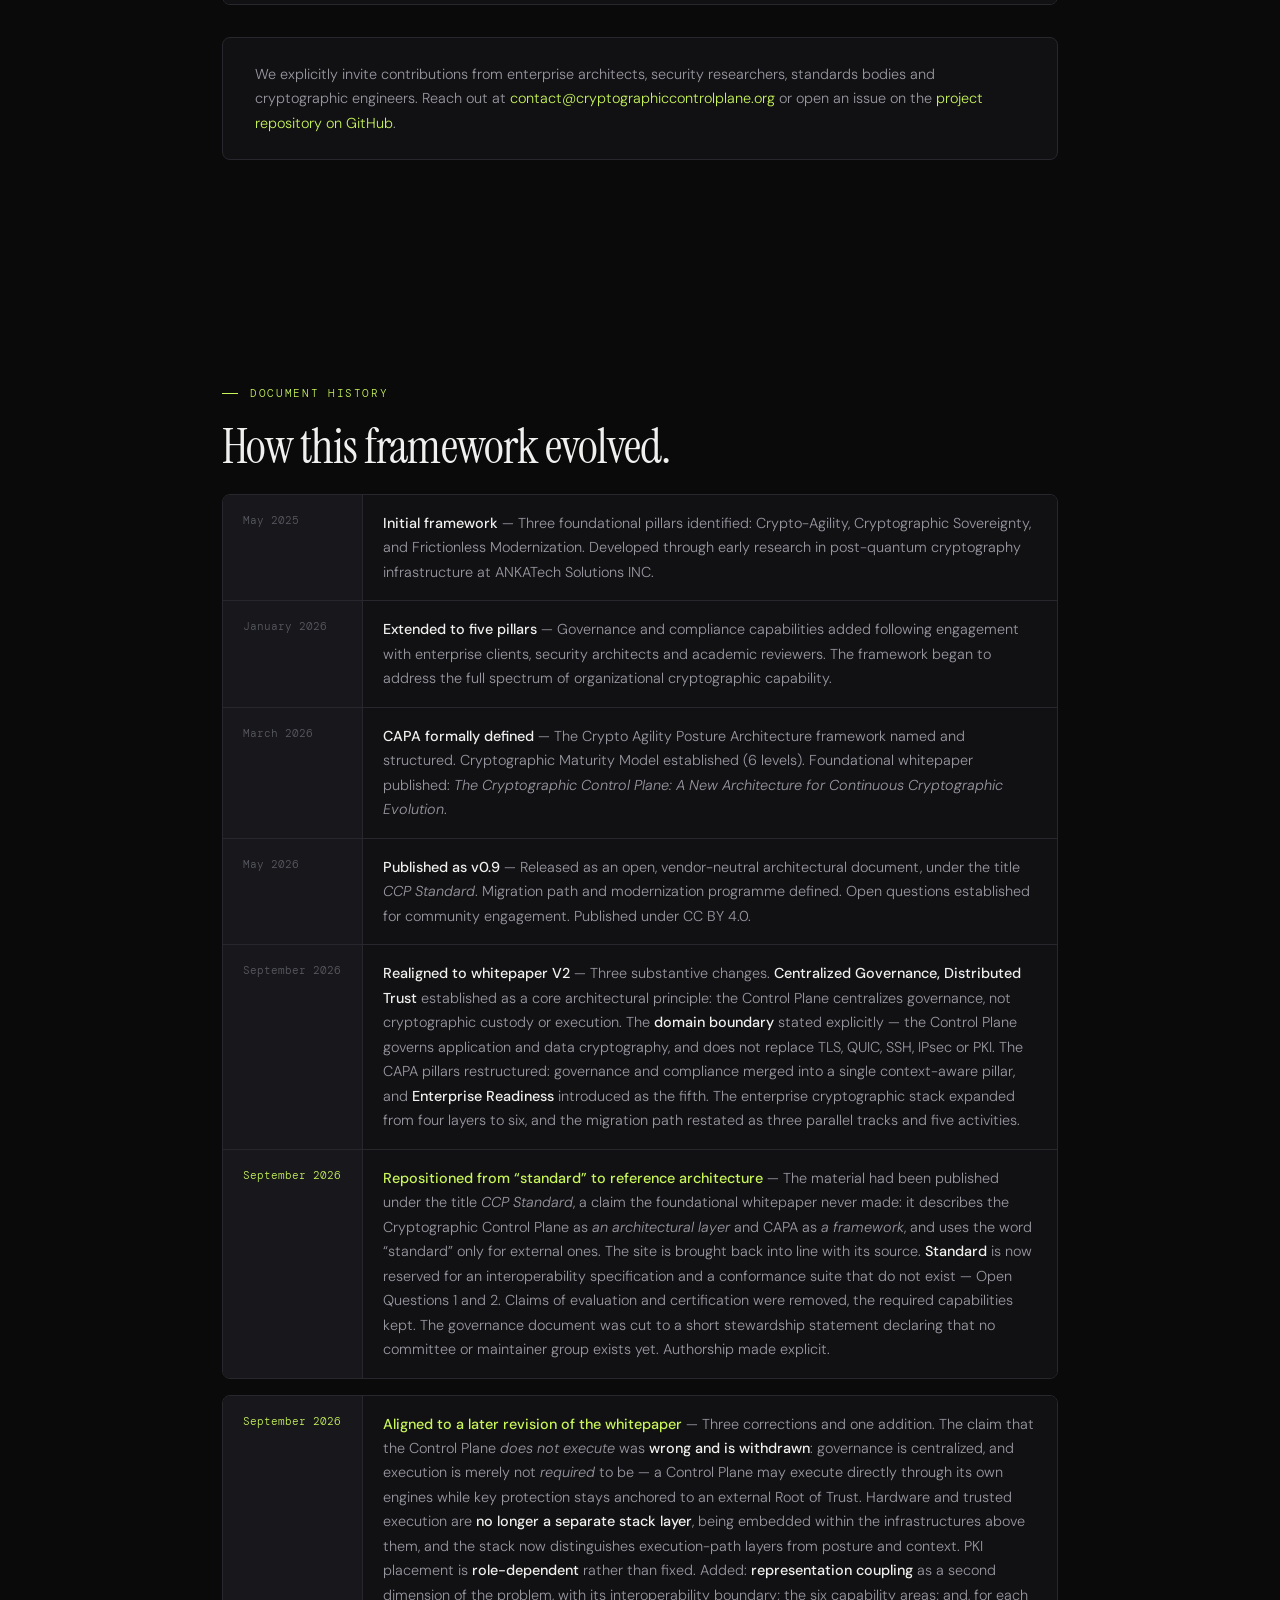
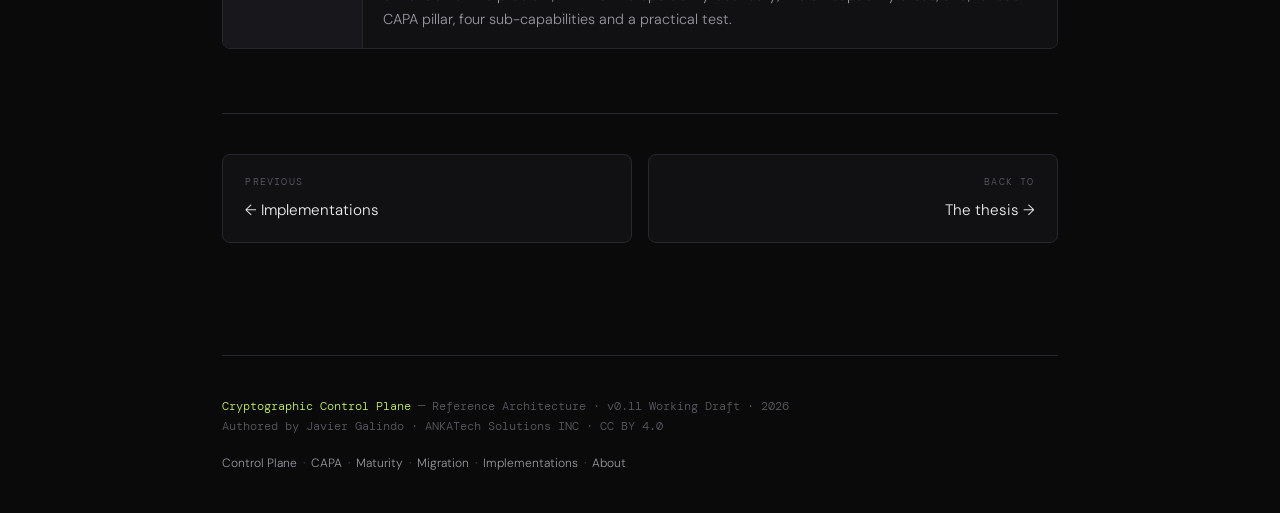
==== commit c7c345b4: "fix: state the position without the drumbeat of negations Two surfaces stated the same facts more ti" ====
--- a/about/index.html
+++ b/about/index.html
@@ -41,10 +41,7 @@
 
     <div class="state-table">
       <div class="state-row"><span class="state-k">Author and maintainer</span><span class="state-v">Javier Galindo · ANKATech Solutions INC</span></div>
-      <div class="state-row"><span class="state-k">Independent implementations</span><span class="state-v">0 — ANKASecure© is built by the author’s own organization</span></div>
-      <div class="state-row"><span class="state-k">Maintainers seated</span><span class="state-v">0</span></div>
-      <div class="state-row"><span class="state-k">Steering committee</span><span class="state-v">Not constituted</span></div>
-      <div class="state-row"><span class="state-k">Conformance suite</span><span class="state-v">None — see Open Question 2</span></div>
+      <div class="state-row"><span class="state-k">Implementations</span><span class="state-v">ANKASecure© — built by the author’s own organization</span></div>
       <div class="state-row"><span class="state-k">Status</span><span class="state-v">Reference architecture, v0.11 Working Draft. Not a standard</span></div>
       <div class="state-row"><span class="state-k">Licence</span><span class="state-v">CC BY 4.0 — freely reproduced, cited and adapted with attribution</span></div>
       <div class="state-row"><span class="state-k">Contact</span><span class="state-v"><a href="mailto:javier@cryptographiccontrolplane.org">javier@cryptographiccontrolplane.org</a> · <a href="mailto:contact@cryptographiccontrolplane.org">contact@cryptographiccontrolplane.org</a></span></div>
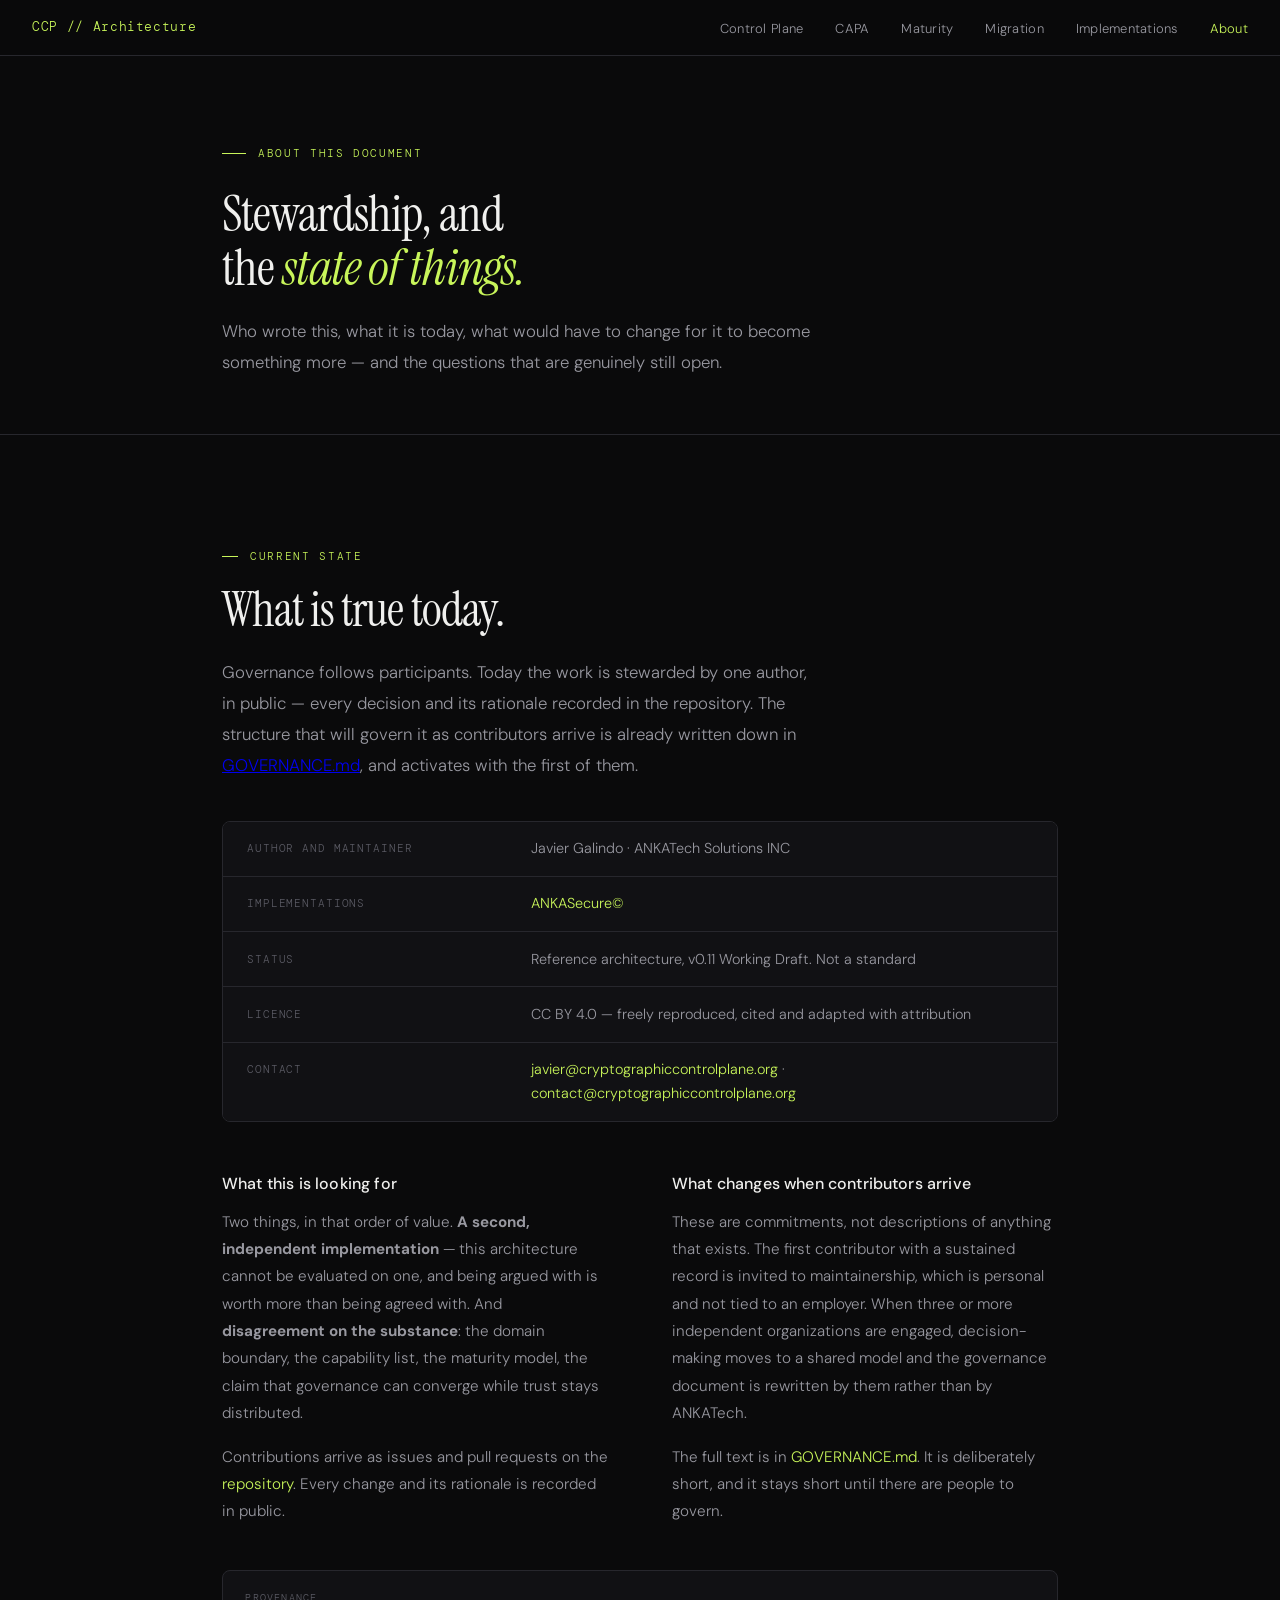
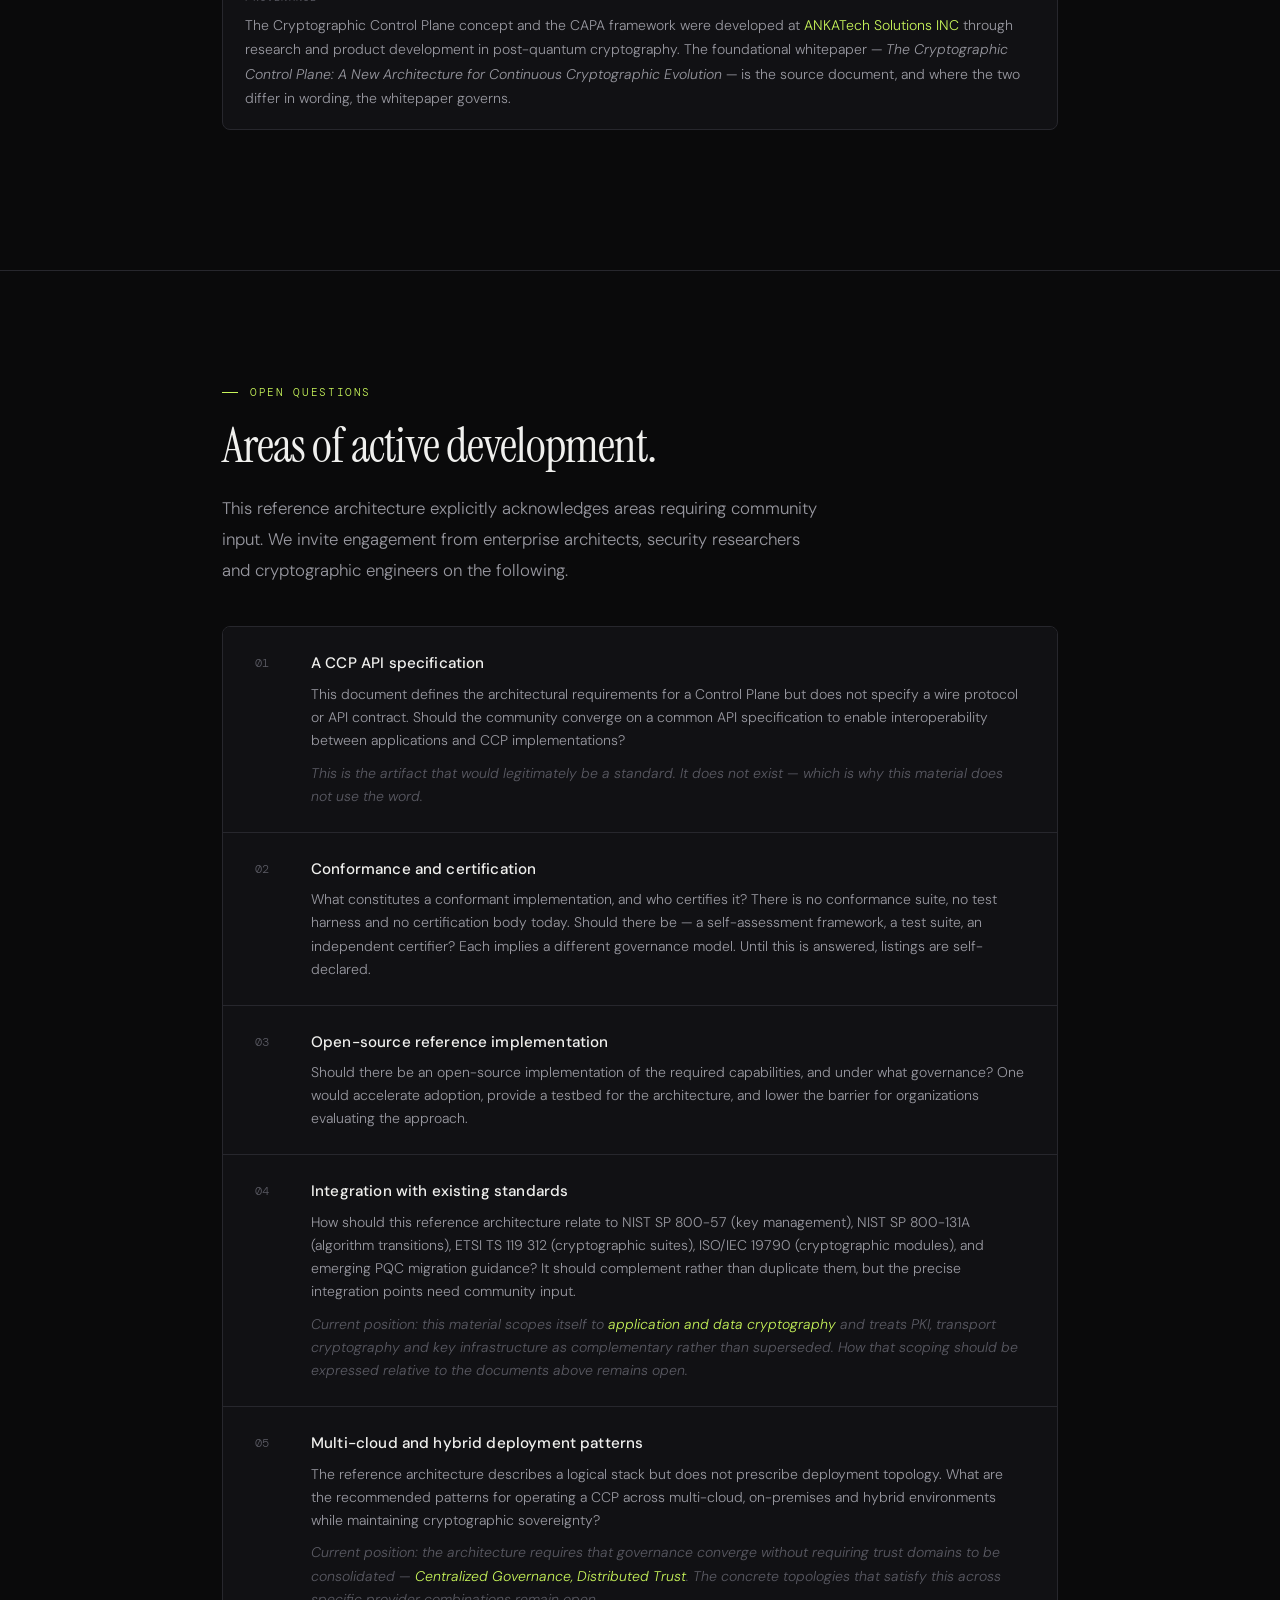
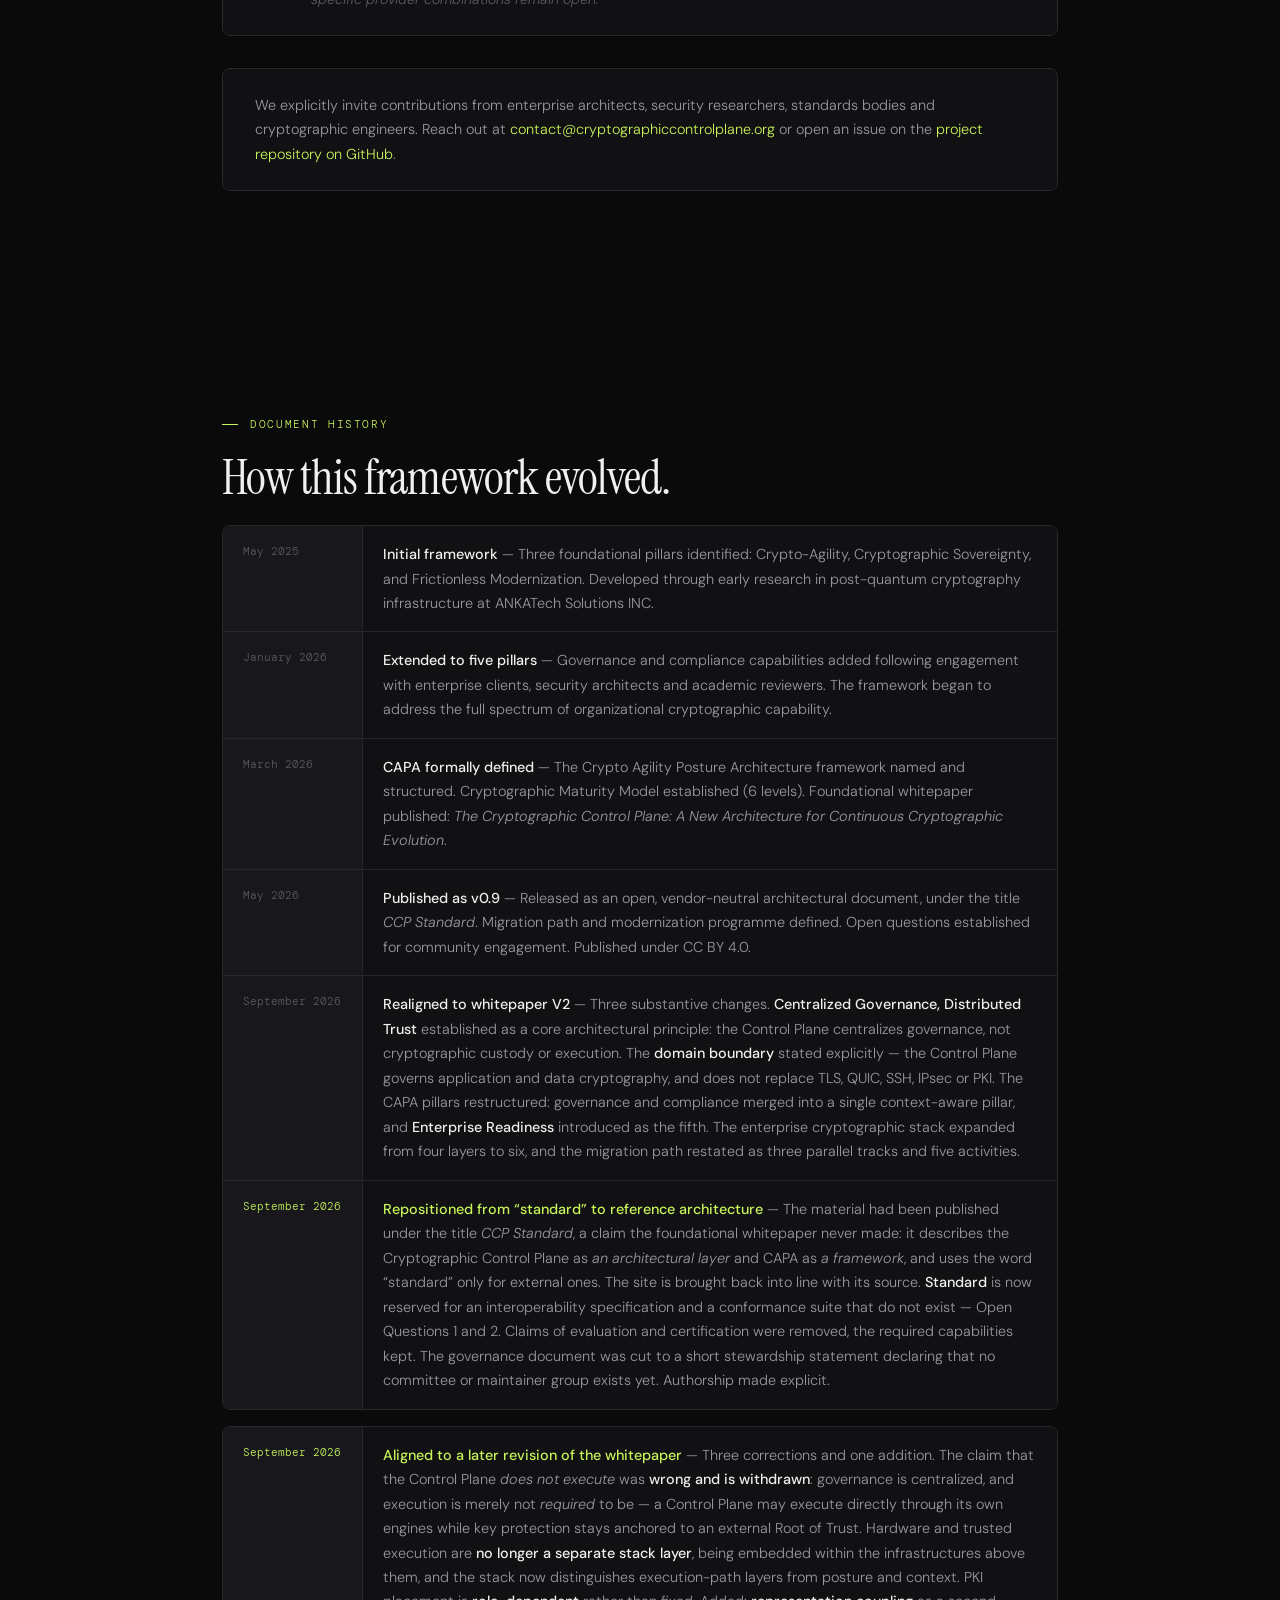
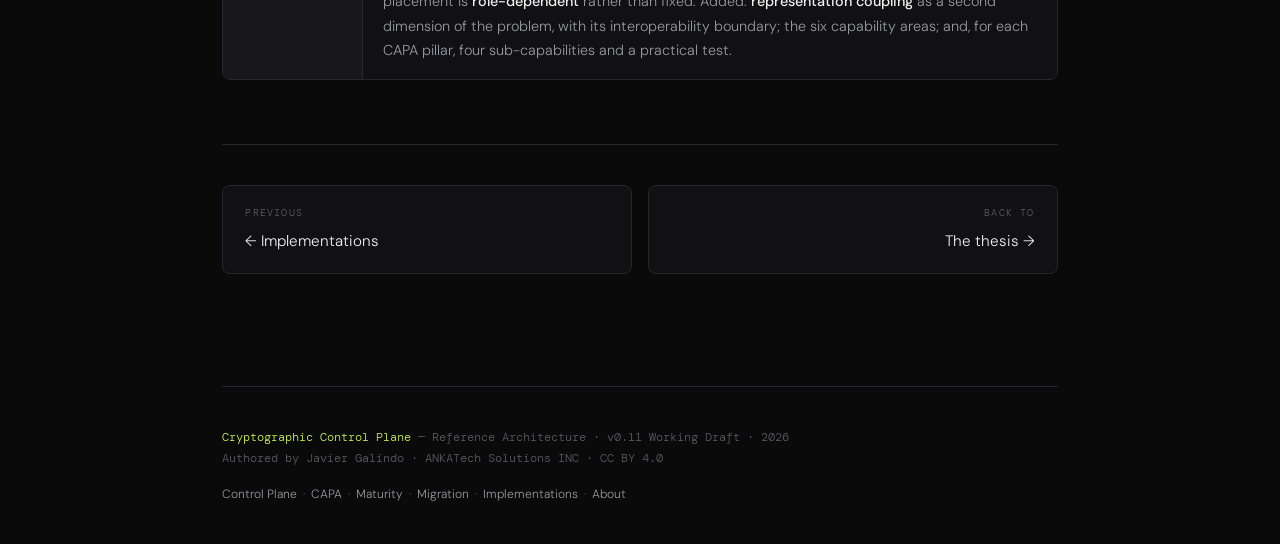
==== commit 703bc8c0: "fix: carry the same tone through implementations and stewardship Follows the home-page pass. Same pr" ====
--- a/about/index.html
+++ b/about/index.html
@@ -37,11 +37,11 @@
   <div class="container">
     <div class="section-eyebrow">Current state</div>
     <h2>What is true today.</h2>
-    <p class="section-lead">There is no steering committee, no maintainer group and no formal decision process — because there are no participants yet. Publishing a governance structure for a body with no members would be a promise nobody could keep.</p>
+    <p class="section-lead">Governance follows participants. Today the work is stewarded by one author, in public — every decision and its rationale recorded in the repository. The structure that will govern it as contributors arrive is already written down in <a href="https://github.com/cryptographiccontrolplane/reference-architecture/blob/main/GOVERNANCE.md" target="_blank" rel="noopener">GOVERNANCE.md</a>, and activates with the first of them.</p>
 
     <div class="state-table">
       <div class="state-row"><span class="state-k">Author and maintainer</span><span class="state-v">Javier Galindo · ANKATech Solutions INC</span></div>
-      <div class="state-row"><span class="state-k">Implementations</span><span class="state-v">ANKASecure© — built by the author’s own organization</span></div>
+      <div class="state-row"><span class="state-k">Implementations</span><span class="state-v"><a href="https://ankatech.co" target="_blank" rel="noopener">ANKASecure©</a></span></div>
       <div class="state-row"><span class="state-k">Status</span><span class="state-v">Reference architecture, v0.11 Working Draft. Not a standard</span></div>
       <div class="state-row"><span class="state-k">Licence</span><span class="state-v">CC BY 4.0 — freely reproduced, cited and adapted with attribution</span></div>
       <div class="state-row"><span class="state-k">Contact</span><span class="state-v"><a href="mailto:javier@cryptographiccontrolplane.org">javier@cryptographiccontrolplane.org</a> · <a href="mailto:contact@cryptographiccontrolplane.org">contact@cryptographiccontrolplane.org</a></span></div>
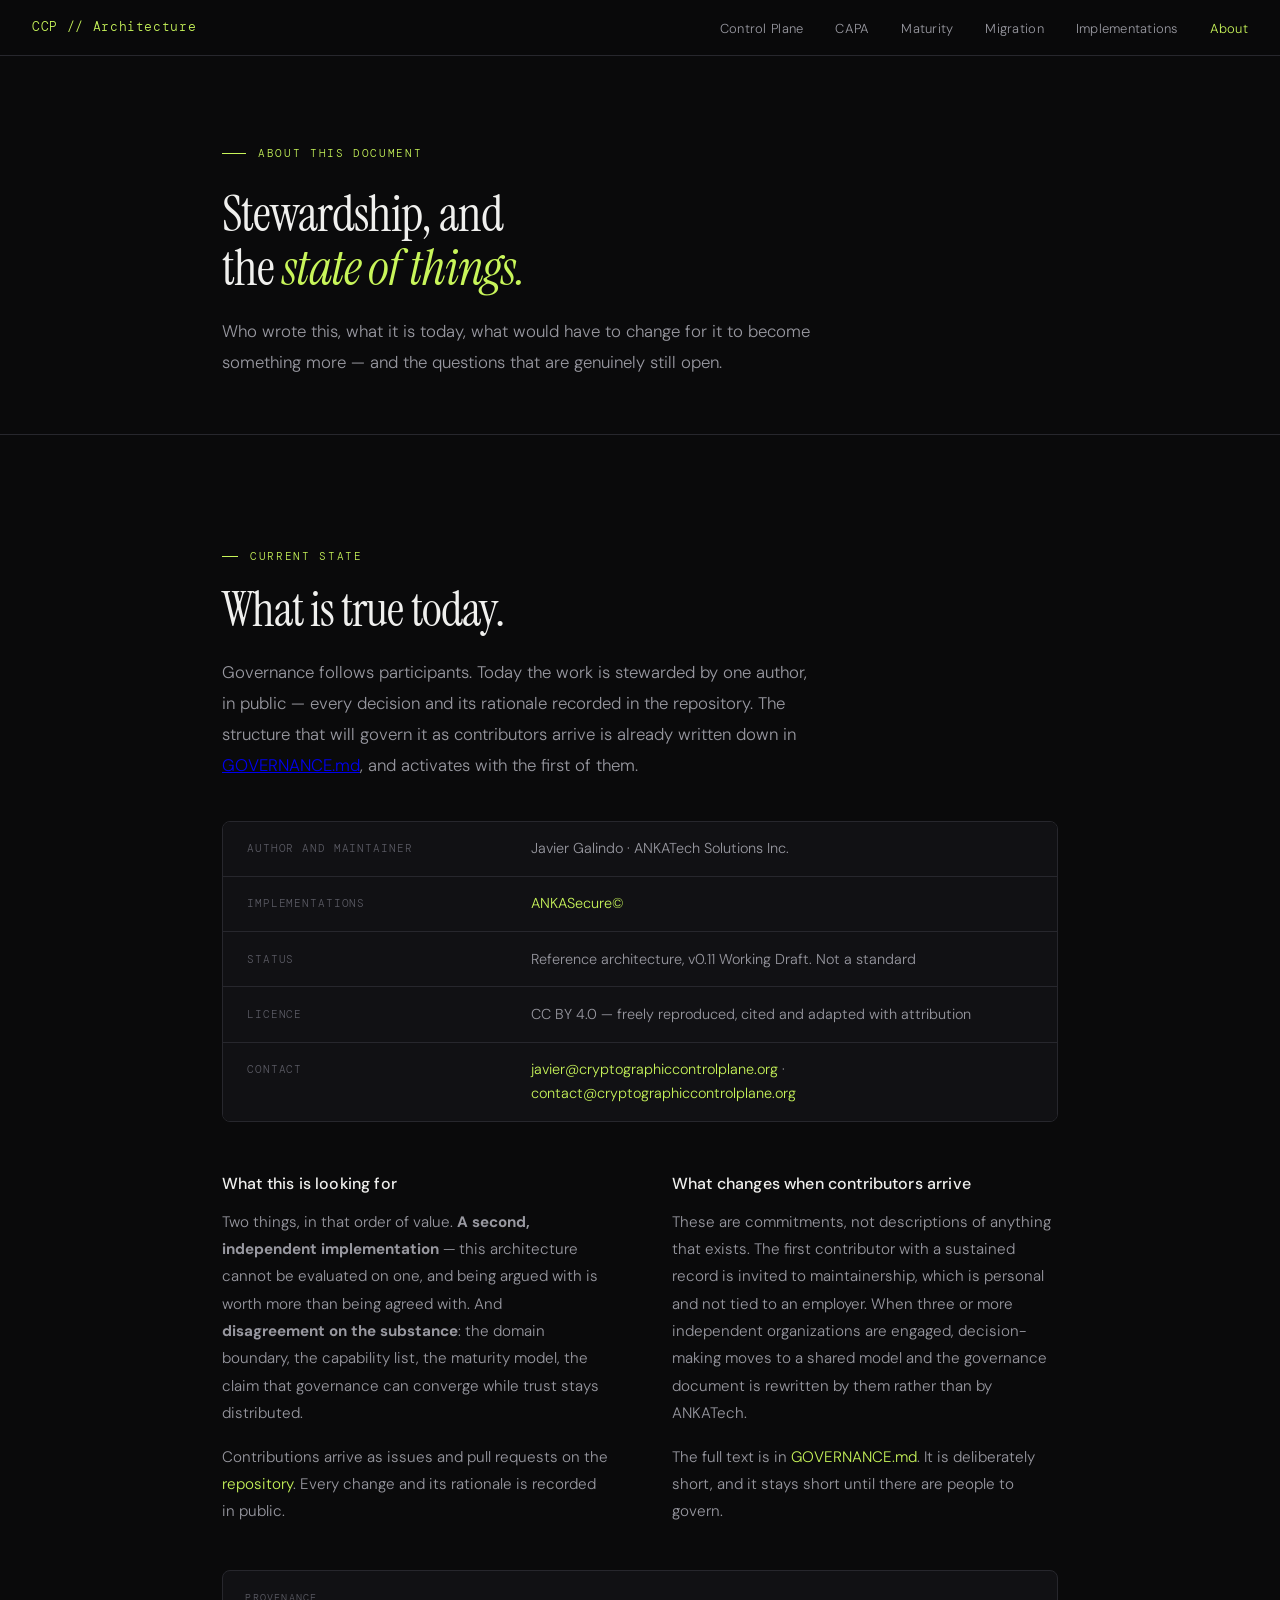
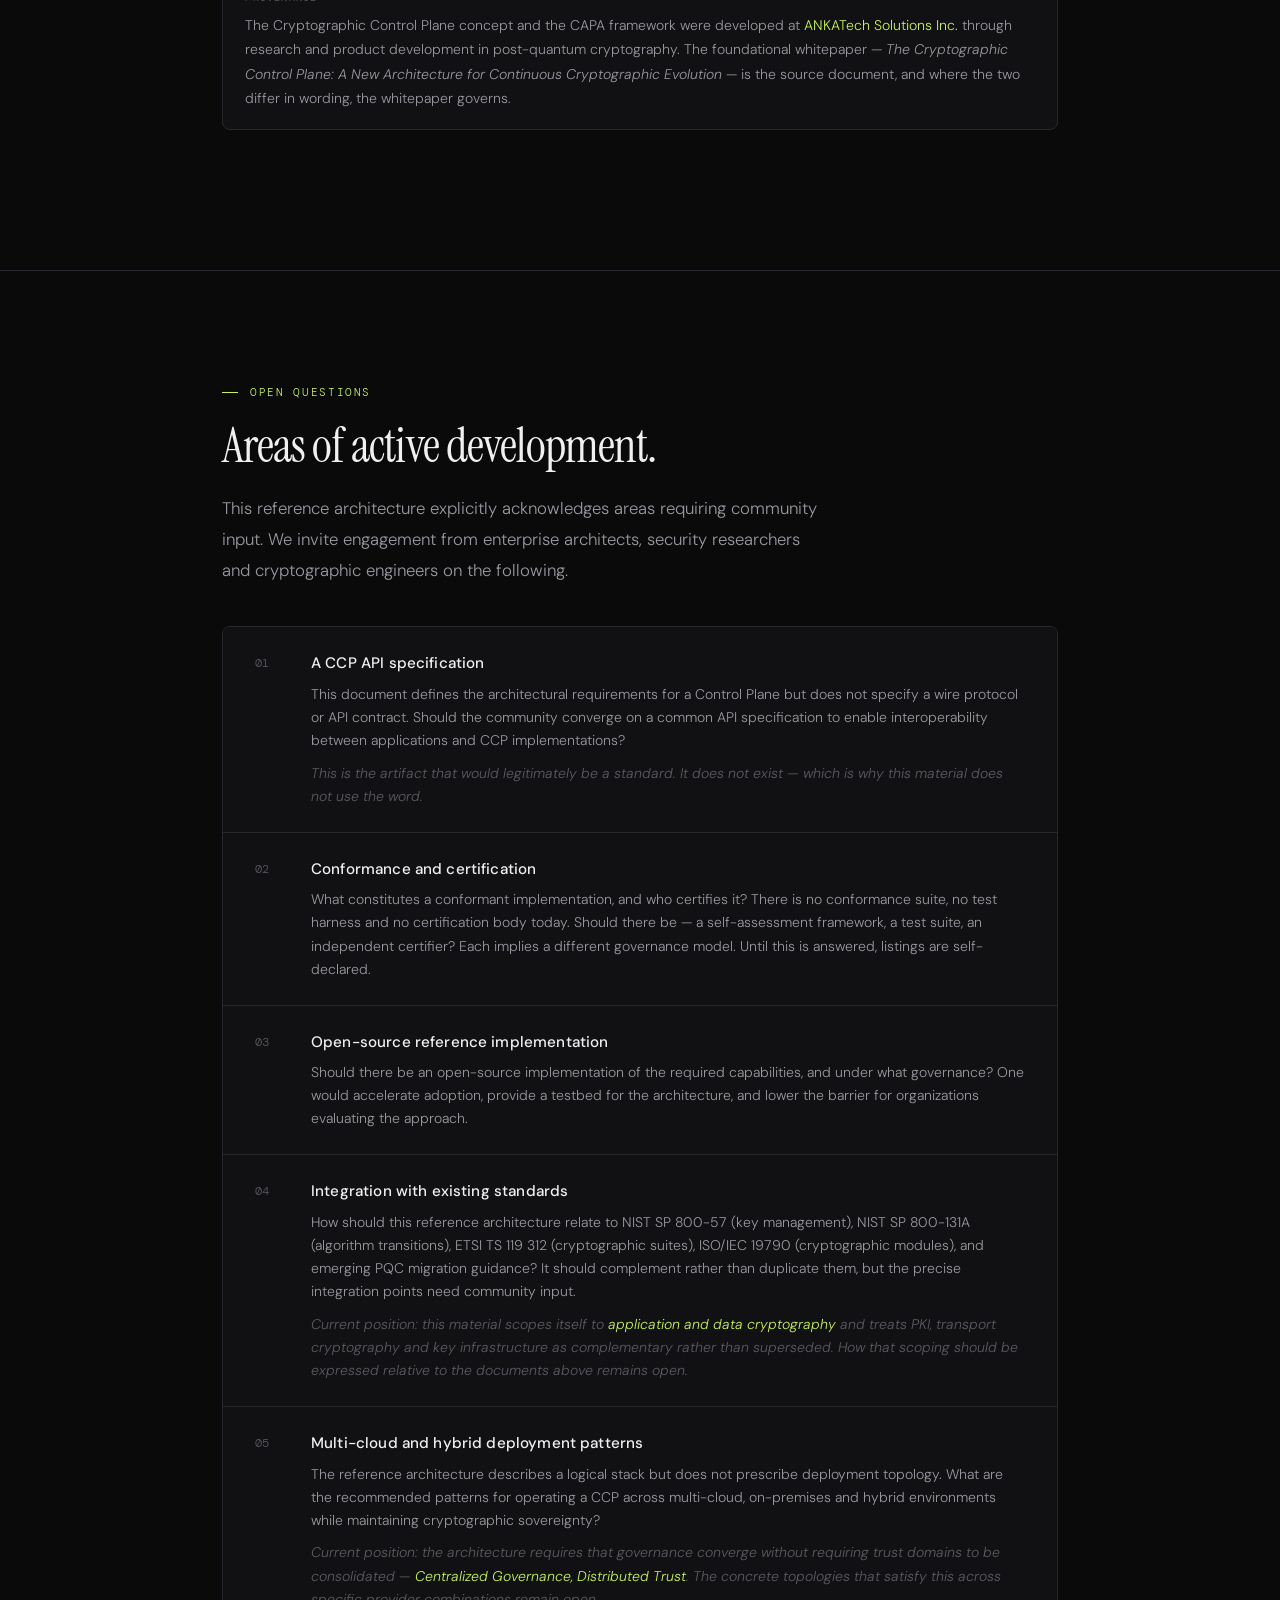
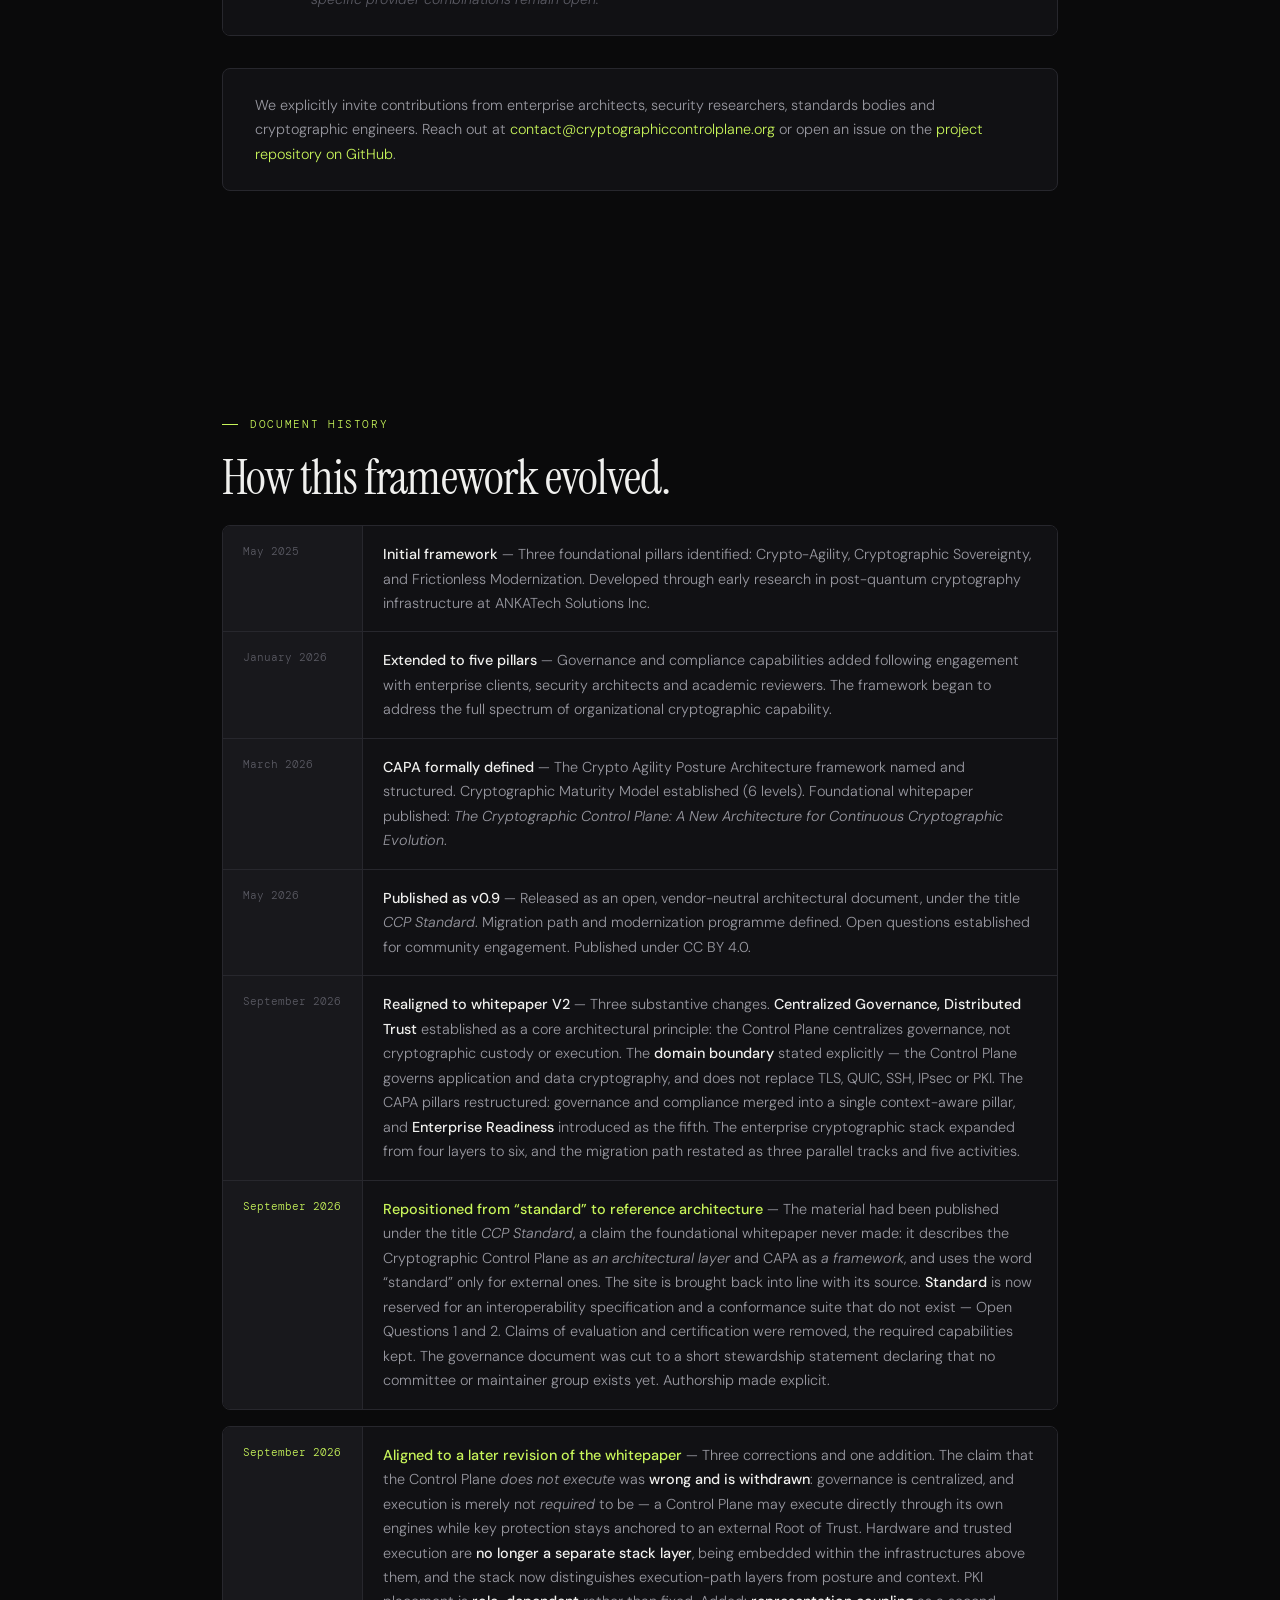
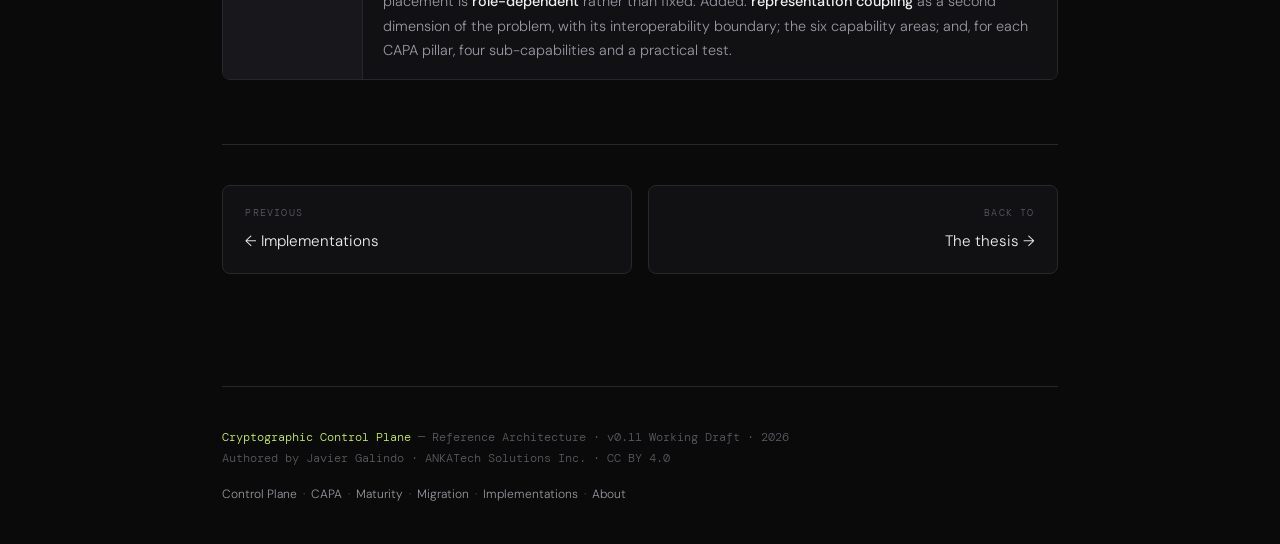
==== commit 5a2044df: "chore(docs): legal name ANKATech Solutions Inc. in the standard's attribution The site and documents" ====
--- a/about/index.html
+++ b/about/index.html
@@ -37,10 +37,10 @@
   <div class="container">
     <div class="section-eyebrow">Current state</div>
     <h2>What is true today.</h2>
-    <p class="section-lead">Governance follows participants. Today the work is stewarded by one author, in public — every decision and its rationale recorded in the repository. The structure that will govern it as contributors arrive is already written down in <a href="https://github.com/cryptographiccontrolplane/reference-architecture/blob/main/GOVERNANCE.md" target="_blank" rel="noopener">GOVERNANCE.md</a>, and activates with the first of them.</p>
+    <p class="section-lead">Governance follows participants. Today the work is stewarded by one author, in public — every decision and its rationale recorded in the repository. The structure that will govern it as contributors arrive is already written down in <a href="https://github.com/ccp-standard/standard/blob/main/GOVERNANCE.md" target="_blank" rel="noopener">GOVERNANCE.md</a>, and activates with the first of them.</p>
 
     <div class="state-table">
-      <div class="state-row"><span class="state-k">Author and maintainer</span><span class="state-v">Javier Galindo · ANKATech Solutions INC</span></div>
+      <div class="state-row"><span class="state-k">Author and maintainer</span><span class="state-v">Javier Galindo · ANKATech Solutions Inc.</span></div>
       <div class="state-row"><span class="state-k">Implementations</span><span class="state-v"><a href="https://ankatech.co" target="_blank" rel="noopener">ANKASecure©</a></span></div>
       <div class="state-row"><span class="state-k">Status</span><span class="state-v">Reference architecture, v0.11 Working Draft. Not a standard</span></div>
       <div class="state-row"><span class="state-k">Licence</span><span class="state-v">CC BY 4.0 — freely reproduced, cited and adapted with attribution</span></div>
@@ -51,18 +51,18 @@
       <div>
         <h3 style="margin-bottom:0.75rem;">What this is looking for</h3>
         <p>Two things, in that order of value. <strong>A second, independent implementation</strong> — this architecture cannot be evaluated on one, and being argued with is worth more than being agreed with. And <strong>disagreement on the substance</strong>: the domain boundary, the capability list, the maturity model, the claim that governance can converge while trust stays distributed.</p>
-        <p>Contributions arrive as issues and pull requests on the <a href="https://github.com/cryptographiccontrolplane/reference-architecture" target="_blank" rel="noopener">repository</a>. Every change and its rationale is recorded in public.</p>
+        <p>Contributions arrive as issues and pull requests on the <a href="https://github.com/ccp-standard/standard" target="_blank" rel="noopener">repository</a>. Every change and its rationale is recorded in public.</p>
       </div>
       <div>
         <h3 style="margin-bottom:0.75rem;">What changes when contributors arrive</h3>
         <p>These are commitments, not descriptions of anything that exists. The first contributor with a sustained record is invited to maintainership, which is personal and not tied to an employer. When three or more independent organizations are engaged, decision-making moves to a shared model and the governance document is rewritten by them rather than by ANKATech.</p>
-        <p>The full text is in <a href="https://github.com/cryptographiccontrolplane/reference-architecture/blob/main/GOVERNANCE.md" target="_blank" rel="noopener">GOVERNANCE.md</a>. It is deliberately short, and it stays short until there are people to govern.</p>
+        <p>The full text is in <a href="https://github.com/ccp-standard/standard/blob/main/GOVERNANCE.md" target="_blank" rel="noopener">GOVERNANCE.md</a>. It is deliberately short, and it stays short until there are people to govern.</p>
       </div>
     </div>
 
     <div class="note">
       <span class="note-label">Provenance</span>
-      The Cryptographic Control Plane concept and the CAPA framework were developed at <a href="https://ankatech.co" style="color:var(--accent);text-decoration:none;">ANKATech Solutions INC</a> through research and product development in post-quantum cryptography. The foundational whitepaper — <em>The Cryptographic Control Plane: A New Architecture for Continuous Cryptographic Evolution</em> — is the source document, and where the two differ in wording, the whitepaper governs.
+      The Cryptographic Control Plane concept and the CAPA framework were developed at <a href="https://ankatech.co" style="color:var(--accent);text-decoration:none;">ANKATech Solutions Inc.</a> through research and product development in post-quantum cryptography. The foundational whitepaper — <em>The Cryptographic Control Plane: A New Architecture for Continuous Cryptographic Evolution</em> — is the source document, and where the two differ in wording, the whitepaper governs.
     </div>
   </div>
 </section>
@@ -116,7 +116,7 @@
     </div>
 
     <div style="margin-top:2rem; padding:1.5rem 2rem; border:1px solid var(--bg-border); border-radius:8px; background:var(--bg-surface);">
-      <p style="font-size:0.9rem; color:var(--text-secondary);">We explicitly invite contributions from enterprise architects, security researchers, standards bodies and cryptographic engineers. Reach out at <a href="mailto:contact@cryptographiccontrolplane.org" style="color:var(--accent);text-decoration:none;">contact@cryptographiccontrolplane.org</a> or open an issue on the <a href="https://github.com/cryptographiccontrolplane/reference-architecture" style="color:var(--accent);text-decoration:none;" target="_blank" rel="noopener">project repository on GitHub</a>.</p>
+      <p style="font-size:0.9rem; color:var(--text-secondary);">We explicitly invite contributions from enterprise architects, security researchers, standards bodies and cryptographic engineers. Reach out at <a href="mailto:contact@cryptographiccontrolplane.org" style="color:var(--accent);text-decoration:none;">contact@cryptographiccontrolplane.org</a> or open an issue on the <a href="https://github.com/ccp-standard/standard" style="color:var(--accent);text-decoration:none;" target="_blank" rel="noopener">project repository on GitHub</a>.</p>
     </div>
   </div>
 </section>
@@ -131,7 +131,7 @@
       <div style="display:grid; grid-template-columns:140px 1fr; border-bottom:1px solid var(--bg-border);">
         <div style="padding:1rem 1.25rem; background:var(--bg-raised); border-right:1px solid var(--bg-border); font-family:var(--font-mono); font-size:11px; color:var(--text-tertiary);">May 2025</div>
         <div style="padding:1rem 1.25rem; background:var(--bg-surface);">
-          <p style="font-size:0.9rem; color:var(--text-secondary); line-height:1.7;"><strong style="color:var(--text-primary); font-weight:500;">Initial framework</strong> — Three foundational pillars identified: Crypto-Agility, Cryptographic Sovereignty, and Frictionless Modernization. Developed through early research in post-quantum cryptography infrastructure at ANKATech Solutions INC.</p>
+          <p style="font-size:0.9rem; color:var(--text-secondary); line-height:1.7;"><strong style="color:var(--text-primary); font-weight:500;">Initial framework</strong> — Three foundational pillars identified: Crypto-Agility, Cryptographic Sovereignty, and Frictionless Modernization. Developed through early research in post-quantum cryptography infrastructure at ANKATech Solutions Inc.</p>
         </div>
       </div>
       <div style="display:grid; grid-template-columns:140px 1fr; border-bottom:1px solid var(--bg-border);">
@@ -193,7 +193,7 @@
   <footer>
     <div class="footer-left">
       <span>Cryptographic Control Plane</span> — Reference Architecture · v0.11 Working Draft · 2026<br>
-      Authored by Javier Galindo · ANKATech Solutions INC · CC BY 4.0
+      Authored by Javier Galindo · ANKATech Solutions Inc. · CC BY 4.0
     </div>
     <div class="footer-right">
       <a href="/control-plane/">Control Plane</a> &nbsp;·&nbsp;
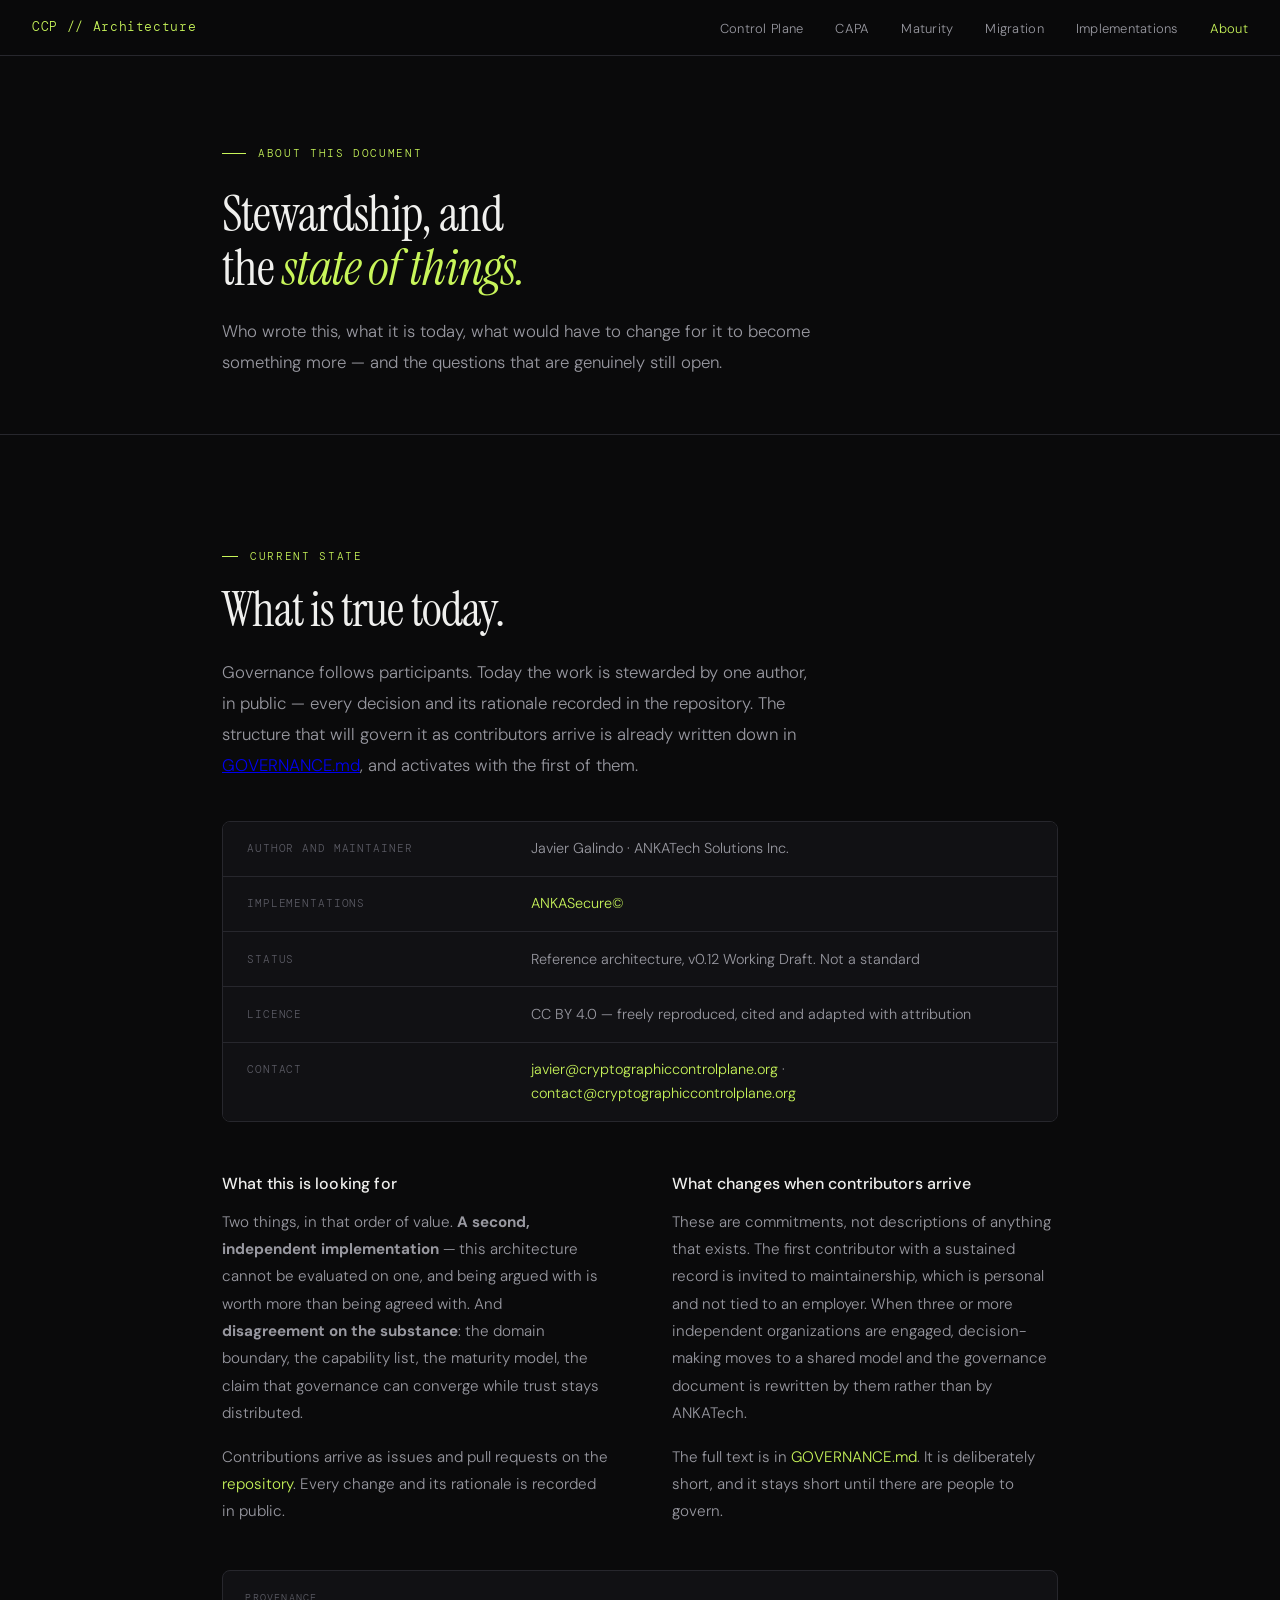
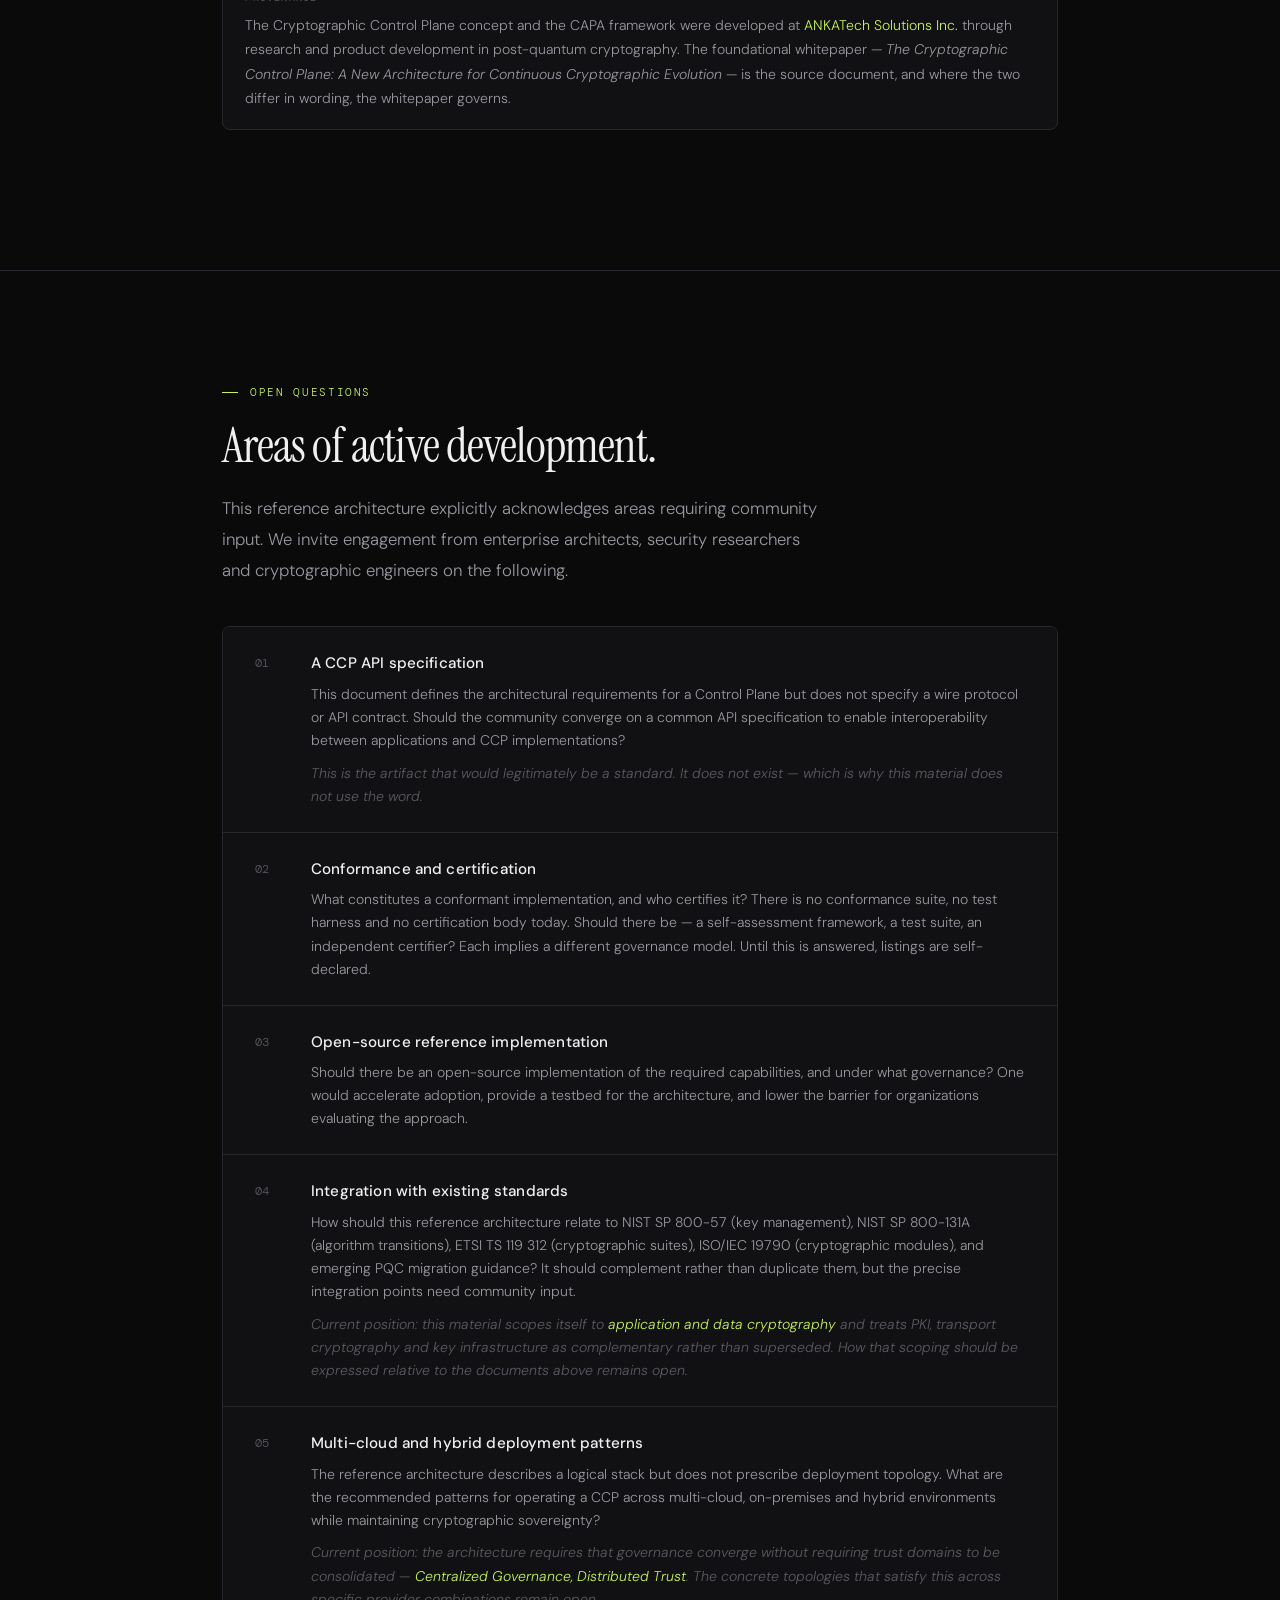
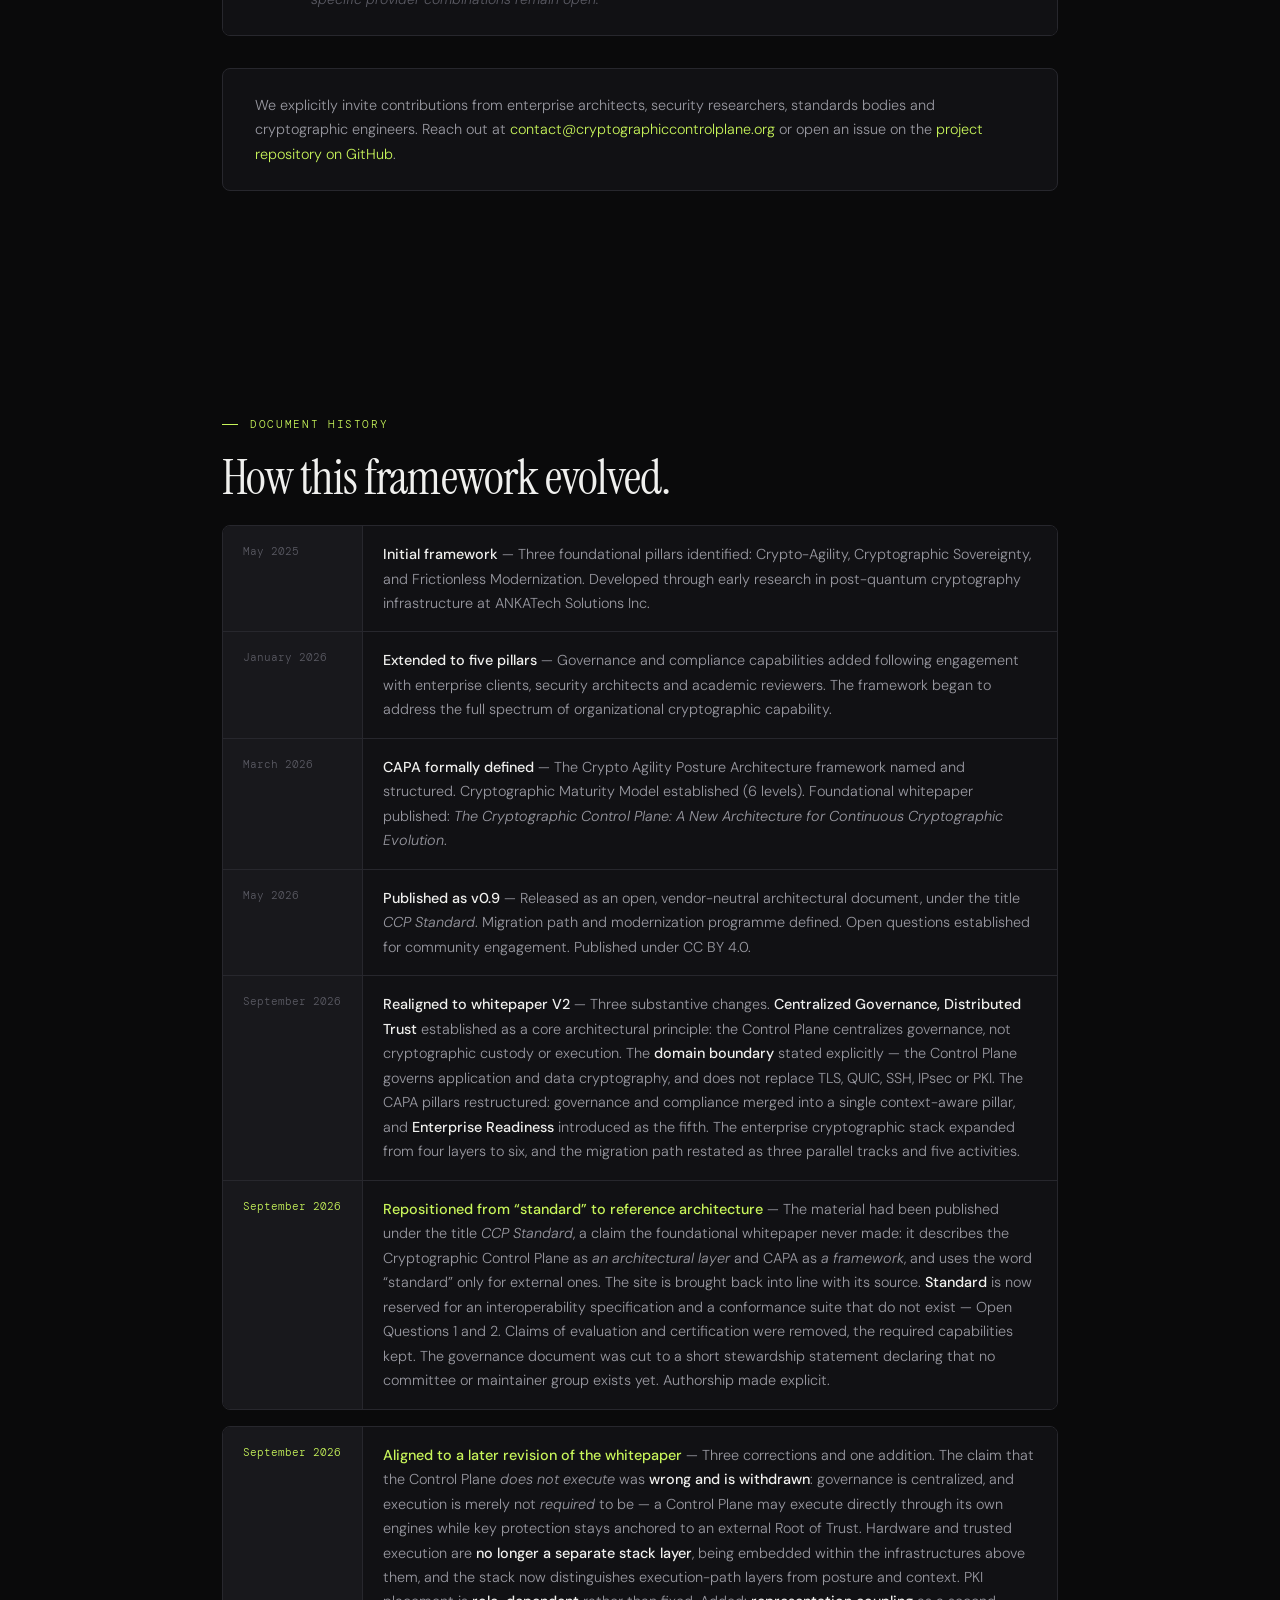
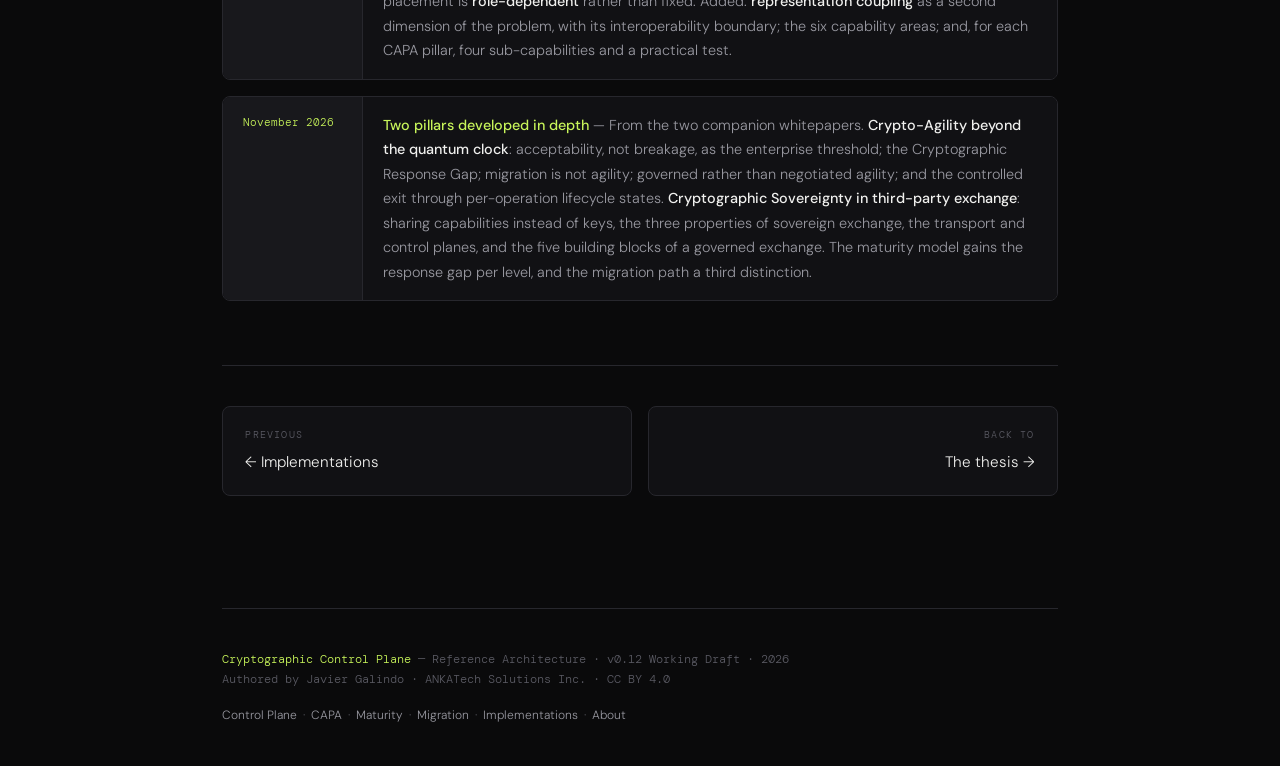
==== commit 72a2264e: "docs: develop CAPA pillars 01 and 02 in depth from the companion whitepapers Two new pages, written " ====
--- a/about/index.html
+++ b/about/index.html
@@ -42,7 +42,7 @@
     <div class="state-table">
       <div class="state-row"><span class="state-k">Author and maintainer</span><span class="state-v">Javier Galindo · ANKATech Solutions Inc.</span></div>
       <div class="state-row"><span class="state-k">Implementations</span><span class="state-v"><a href="https://ankatech.co" target="_blank" rel="noopener">ANKASecure©</a></span></div>
-      <div class="state-row"><span class="state-k">Status</span><span class="state-v">Reference architecture, v0.11 Working Draft. Not a standard</span></div>
+      <div class="state-row"><span class="state-k">Status</span><span class="state-v">Reference architecture, v0.12 Working Draft. Not a standard</span></div>
       <div class="state-row"><span class="state-k">Licence</span><span class="state-v">CC BY 4.0 — freely reproduced, cited and adapted with attribution</span></div>
       <div class="state-row"><span class="state-k">Contact</span><span class="state-v"><a href="mailto:javier@cryptographiccontrolplane.org">javier@cryptographiccontrolplane.org</a> · <a href="mailto:contact@cryptographiccontrolplane.org">contact@cryptographiccontrolplane.org</a></span></div>
     </div>
@@ -171,6 +171,15 @@
         <div style="padding:1rem 1.25rem; background:var(--bg-raised); border-right:1px solid var(--bg-border); font-family:var(--font-mono); font-size:11px; color:var(--accent);">September 2026</div>
         <div style="padding:1rem 1.25rem; background:var(--bg-surface);">
           <p style="font-size:0.9rem; color:var(--text-secondary); line-height:1.7;"><strong style="color:var(--accent); font-weight:500;">Aligned to a later revision of the whitepaper</strong> — Three corrections and one addition. The claim that the Control Plane <em>does not execute</em> was <strong style="color:var(--text-primary);font-weight:500;">wrong and is withdrawn</strong>: governance is centralized, and execution is merely not <em>required</em> to be — a Control Plane may execute directly through its own engines while key protection stays anchored to an external Root of Trust. Hardware and trusted execution are <strong style="color:var(--text-primary);font-weight:500;">no longer a separate stack layer</strong>, being embedded within the infrastructures above them, and the stack now distinguishes execution-path layers from posture and context. PKI placement is <strong style="color:var(--text-primary);font-weight:500;">role-dependent</strong> rather than fixed. Added: <strong style="color:var(--text-primary);font-weight:500;">representation coupling</strong> as a second dimension of the problem, with its interoperability boundary; the six capability areas; and, for each CAPA pillar, four sub-capabilities and a practical test.</p>
+        </div>
+      </div>
+    </div>
+
+    <div style="border:1px solid var(--bg-border); border-radius:8px; overflow:hidden; margin-top:1rem;">
+      <div style="display:grid; grid-template-columns:140px 1fr;">
+        <div style="padding:1rem 1.25rem; background:var(--bg-raised); border-right:1px solid var(--bg-border); font-family:var(--font-mono); font-size:11px; color:var(--accent);">November 2026</div>
+        <div style="padding:1rem 1.25rem; background:var(--bg-surface);">
+          <p style="font-size:0.9rem; color:var(--text-secondary); line-height:1.7;"><strong style="color:var(--accent); font-weight:500;">Two pillars developed in depth</strong> — From the two companion whitepapers. <strong style="color:var(--text-primary);font-weight:500;">Crypto-Agility beyond the quantum clock</strong>: acceptability, not breakage, as the enterprise threshold; the Cryptographic Response Gap; migration is not agility; governed rather than negotiated agility; and the controlled exit through per-operation lifecycle states. <strong style="color:var(--text-primary);font-weight:500;">Cryptographic Sovereignty in third-party exchange</strong>: sharing capabilities instead of keys, the three properties of sovereign exchange, the transport and control planes, and the five building blocks of a governed exchange. The maturity model gains the response gap per level, and the migration path a third distinction.</p>
         </div>
       </div>
     </div>
@@ -192,7 +201,7 @@
 <div class="container">
   <footer>
     <div class="footer-left">
-      <span>Cryptographic Control Plane</span> — Reference Architecture · v0.11 Working Draft · 2026<br>
+      <span>Cryptographic Control Plane</span> — Reference Architecture · v0.12 Working Draft · 2026<br>
       Authored by Javier Galindo · ANKATech Solutions Inc. · CC BY 4.0
     </div>
     <div class="footer-right">
